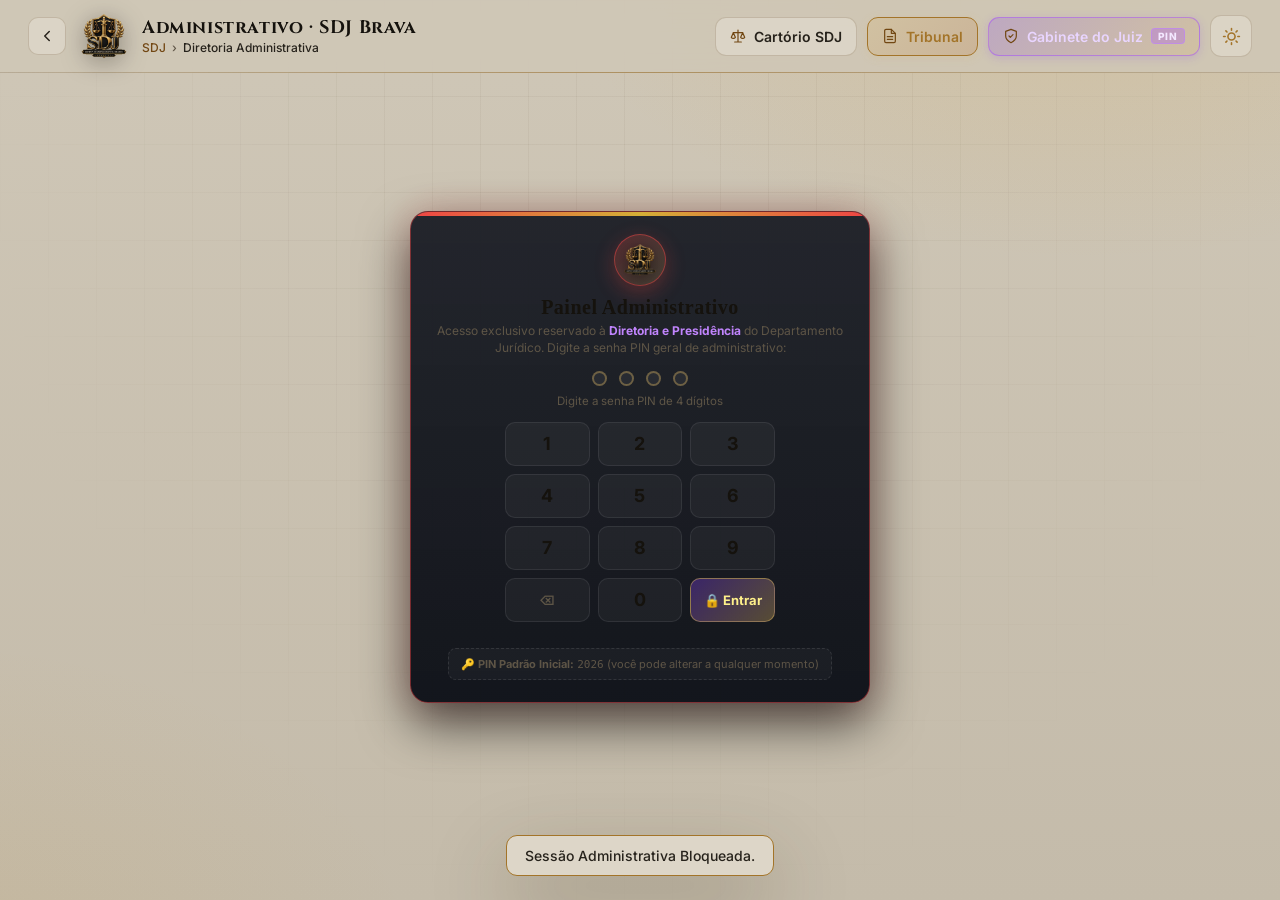
==== administrativo.html @ af099ac9 "feat: painel administrativo, menu hamburger, procedimentos investigatorios (PAD/PIC/IC/NF) e recibo " ====
<!DOCTYPE html>
<html lang="pt-BR" data-theme="dark">

<head>
  <meta charset="UTF-8" />
  <meta name="viewport" content="width=device-width, initial-scale=1.0" />
  <title>Administrativo · Departamento Jurídico | Brava RP</title>
  <meta name="description"
    content="Painel Administrativo restrito do Departamento Jurídico de Brava RP. Gestão e controle de exonerações, desligamentos, blacklist e advertências disciplinares." />

  <link rel="icon" type="image/png" href="arte.png" />
  <link rel="preconnect" href="https://fonts.googleapis.com" />
  <link rel="preconnect" href="https://fonts.gstatic.com" crossorigin />
  <link
    href="https://fonts.googleapis.com/css2?family=Cinzel:wght@500;600;700;800;900&family=Dancing+Script:wght@700&family=Inter:wght@300;400;500;600;700;800&family=JetBrains+Mono:wght@400;600;700&family=Outfit:wght@400;500;600;700;800&family=Newsreader:ital,opsz,wght@0,6..72,500;0,6..72,600;0,6..72,700;1,6..72,500;1,6..72,600&display=swap"
    rel="stylesheet" />
  <link rel="stylesheet" href="style.css?v=20261022-admin" />
  <link rel="stylesheet" href="administrativo.css?v=20261022-admin" />
  <script>
    (function () {
      var t = localStorage.getItem("brava-tema");
      if (!t) t = matchMedia("(prefers-color-scheme: light)").matches ? "light" : "dark";
      document.documentElement.setAttribute("data-theme", t);
    })();
  </script>
</head>

<body data-view="administrativo">
  <div class="bg-glow"></div>
  <div class="bg-grid"></div>

  <!-- Barra de Topo -->
  <header class="topbar">
    <div class="brand">
      <a href="index.html" class="btn-back" title="Voltar ao Sistema Principal">
        <svg viewBox="0 0 24 24" fill="none" stroke="currentColor" stroke-width="2" stroke-linecap="round"
          stroke-linejoin="round">
          <path d="M15 18l-6-6 6-6" />
        </svg>
      </a>
      <img class="brand-logo" src="arte.png" alt="Poder Judiciário de Brava" />
      <div class="brand-text">
        <h1>Administrativo · SDJ Brava</h1>
        <nav class="crumb" aria-label="Navegação">
          <a href="index.html">SDJ</a>
          <span class="crumb-sep">›</span>
          <span class="crumb-current">Diretoria Administrativa</span>
        </nav>
      </div>
    </div>

    <div class="top-actions">
      <!-- Links Rápidos para outros módulos -->
      <a href="index.html" class="btn-outline" title="Acessar o Cartório do Sistema do Departamento Jurídico">
        <svg viewBox="0 0 24 24" fill="none" stroke="currentColor" stroke-width="1.8" stroke-linecap="round" stroke-linejoin="round">
          <path d="M12 3v18M7 21h10M5 7h14M12 7l0 0" />
          <path d="M5 7l-3 7a3.5 3.5 0 0 0 6 0L5 7zM19 7l-3 7a3.5 3.5 0 0 0 6 0l-3-7z" />
        </svg>
        <span>Cartório SDJ</span>
      </a>

      <a href="tribunal.html" class="btn-outline btn-nav-tribunal" title="Ir para o Tribunal de Justiça">
        <svg viewBox="0 0 24 24" fill="none" stroke="currentColor" stroke-width="1.8" stroke-linecap="round" stroke-linejoin="round">
          <path d="M14 2H6a2 2 0 0 0-2 2v16a2 2 0 0 0 2 2h12a2 2 0 0 0 2-2V8z"/>
          <polyline points="14 2 14 8 20 8"/>
          <line x1="16" y1="13" x2="8" y2="13"/>
          <line x1="16" y1="17" x2="8" y2="17"/>
        </svg>
        <span>Tribunal</span>
      </a>

      <a href="gabinete.html" class="btn-outline btn-gabinete-topbar" title="Acessar o Gabinete dos Juízes">
        <svg viewBox="0 0 24 24" fill="none" stroke="currentColor" stroke-width="1.8" stroke-linecap="round" stroke-linejoin="round">
          <path d="M12 22s8-4 8-10V5l-8-3-8 3v7c0 6 8 10 8 10z" />
          <path d="M9 12l2 2 4-4" />
        </svg>
        <span>Gabinete do Juiz</span>
        <span class="pin-badge">PIN</span>
      </a>

      <!-- Indicador de Sessão Ativa -->
      <div id="admin-session-badge" class="admin-topbar-session-badge hidden">
        <span class="pulse-dot"></span>
        <span>Diretoria Administrativa Ativa</span>
      </div>

      <!-- Botão Webhooks Discord -->
      <button id="btn-webhooks" class="btn-outline hidden" type="button" title="Configurar Webhooks dos Canais do Discord">
        <svg viewBox="0 0 24 24" fill="none" stroke="currentColor" stroke-width="2" stroke-linecap="round" stroke-linejoin="round">
          <path d="M10 13a5 5 0 0 0 7.54.54l3-3a5 5 0 0 0-7.07-7.07l-1.72 1.71"/>
          <path d="M14 11a5 5 0 0 0-7.54-.54l-3 3a5 5 0 0 0 7.07 7.07l1.71-1.71"/>
        </svg>
        <span>Webhooks Discord</span>
      </button>

      <!-- Botão Trocar PIN Geral -->
      <button id="btn-trocar-pin" class="btn-outline hidden" type="button" title="Alterar o PIN Geral do Administrativo">
        <svg viewBox="0 0 24 24" fill="none" stroke="currentColor" stroke-width="2" stroke-linecap="round" stroke-linejoin="round">
          <path d="M21 2l-2 2m-1.5 1.5L16 7l-4 4-4-4 4-4 1.5 1.5z"/>
          <path d="M15.5 8.5l-8 8a2.121 2.121 0 0 1-3 0 2.121 2.121 0 0 1 0-3l8-8"/>
          <circle cx="18" cy="6" r="3"/>
        </svg>
        <span>Alterar PIN</span>
      </button>

      <!-- Botão Bloquear Sessão -->
      <button id="btn-bloquear" class="btn-outline hidden" type="button" title="Encerrar sessão segura do Administrativo">
        <svg viewBox="0 0 24 24" fill="none" stroke="currentColor" stroke-width="2" stroke-linecap="round" stroke-linejoin="round">
          <rect x="3" y="11" width="18" height="11" rx="2" ry="2"/>
          <path d="M7 11V7a5 5 0 0 1 10 0v4"/>
        </svg>
        <span>Bloquear</span>
      </button>

      <!-- Alternar Tema -->
      <button id="btn-tema" class="theme-toggle" type="button" aria-label="Alternar tema" title="Alternar tema">
        <svg class="ico-sun" viewBox="0 0 24 24" fill="none" stroke="currentColor" stroke-width="2" stroke-linecap="round">
          <circle cx="12" cy="12" r="4.5" />
          <path d="M12 2v2M12 20v2M4.9 4.9l1.4 1.4M17.7 17.7l1.4 1.4M2 12h2M20 12h2M4.9 19.1l1.4-1.4M17.7 6.3l1.4-1.4" />
        </svg>
        <svg class="ico-moon" viewBox="0 0 24 24" fill="none" stroke="currentColor" stroke-width="2" stroke-linecap="round" stroke-linejoin="round">
          <path d="M21 12.8A9 9 0 1 1 11.2 3a7 7 0 0 0 9.8 9.8z" />
        </svg>
      </button>
    </div>
  </header>

  <!-- Conteúdo Principal -->
  <main class="main-container" id="main">

    <!-- ========================================================
         1. LOCKSCREEN POR SENHA PIN GERAL DE ADMINISTRATIVO
         ======================================================== -->
    <div id="admin-lockscreen" class="lockscreen-container">
      <div class="lockscreen-card admin-lockscreen-card" id="admin-lockscreen-card">
        <div class="lockscreen-icon-wrap">
          <img src="arte.png" alt="Brasão SDJ" />
        </div>
        <h2>Painel Administrativo</h2>
        <p>Acesso exclusivo reservado à <strong>Diretoria e Presidência</strong> do Departamento Jurídico. Digite a senha PIN geral de administrativo:</p>

        <div class="pin-display-group">
          <div class="pin-dots" id="admin-pin-dots">
            <span class="pin-dot admin-pin-dot" data-index="0"></span>
            <span class="pin-dot admin-pin-dot" data-index="1"></span>
            <span class="pin-dot admin-pin-dot" data-index="2"></span>
            <span class="pin-dot admin-pin-dot" data-index="3"></span>
          </div>
          <div class="pin-status-msg" id="admin-pin-status">Digite a senha PIN de 4 dígitos</div>
        </div>

        <div class="pin-keypad" id="admin-pin-keypad">
          <button type="button" class="pin-key admin-pin-key" data-digit="1">1</button>
          <button type="button" class="pin-key admin-pin-key" data-digit="2">2</button>
          <button type="button" class="pin-key admin-pin-key" data-digit="3">3</button>
          <button type="button" class="pin-key admin-pin-key" data-digit="4">4</button>
          <button type="button" class="pin-key admin-pin-key" data-digit="5">5</button>
          <button type="button" class="pin-key admin-pin-key" data-digit="6">6</button>
          <button type="button" class="pin-key admin-pin-key" data-digit="7">7</button>
          <button type="button" class="pin-key admin-pin-key" data-digit="8">8</button>
          <button type="button" class="pin-key admin-pin-key" data-digit="9">9</button>
          <button type="button" class="pin-key admin-pin-key btn-action" id="btn-admin-pin-backspace" title="Apagar dígito">⌫</button>
          <button type="button" class="pin-key admin-pin-key" data-digit="0">0</button>
          <button type="button" class="pin-key admin-pin-key btn-confirm" id="btn-admin-pin-confirm" title="Confirmar PIN">🔒 Entrar</button>
        </div>

        <div class="admin-lockscreen-hint">
          🔑 <strong>PIN Padrão Inicial:</strong> <code>2026</code> (você pode alterar a qualquer momento)
        </div>
      </div>
    </div>

    <!-- ========================================================
         2. PAINEL PRINCIPAL (DESBLOQUEADO)
         ======================================================== -->
    <div id="admin-panel" class="admin-wrapper hidden">

      <!-- Banner Superior -->
      <section class="admin-banner">
        <div class="admin-banner-info">
          <h2>
            <span>| ⌜ADMINISTRATIVO⌟</span>
            <span class="tag-admin">DIRETORIA GERAL</span>
          </h2>
          <p>
            Módulo interno restrito para deliberações notariais de gestão de pessoas: 
            expedição de portarias de <strong>exoneração</strong>, termos de <strong>desligamento</strong>, controle oficial de <strong>blacklist</strong> institucional e notificação de <strong>advertências disciplinares</strong> com envio integrado aos canais oficiais do Discord.
          </p>
        </div>
        <div class="admin-banner-stats">
          <div class="admin-stat-pill">
            <b id="stat-blk-count">0</b>
            <span>Na Blacklist</span>
          </div>
          <div class="admin-stat-pill">
            <b id="stat-history-count">0</b>
            <span>Atos Expedidos</span>
          </div>
        </div>
      </section>

      <!-- Layout em Duas Colunas: Sidebar Discord + Painel de Conteúdo -->
      <div class="admin-grid-layout">

        <!-- Sidebar Estilo Discord -->
        <aside class="discord-sidebar">
          <div class="discord-category-header">
            <div class="discord-category-title">
              <span class="category-caret">▼</span>
              <span>| ⌜ADMINISTRATIVO⌟</span>
            </div>
            <span class="discord-category-action" title="Diretoria Geral SDJ">+</span>
          </div>

          <nav class="discord-channel-list">
            <!-- Canal 1: ❌・exonerações -->
            <button type="button" class="discord-channel-btn active" data-channel="exoneracoes" id="btn-chan-exoneracoes">
              <div class="discord-channel-left">
                <span class="discord-hash">#<span class="discord-hash-lock">🔒</span></span>
                <span class="discord-channel-emoji">❌</span>
                <span class="discord-channel-name">exonerações</span>
              </div>
            </button>

            <!-- Canal 2: ⛔・desligamentos -->
            <button type="button" class="discord-channel-btn" data-channel="desligamentos" id="btn-chan-desligamentos">
              <div class="discord-channel-left">
                <span class="discord-hash">#<span class="discord-hash-lock">🔒</span></span>
                <span class="discord-channel-emoji">⛔</span>
                <span class="discord-channel-name">desligamentos</span>
              </div>
            </button>

            <!-- Canal 3: 🚫・blacklist -->
            <button type="button" class="discord-channel-btn" data-channel="blacklist" id="btn-chan-blacklist">
              <div class="discord-channel-left">
                <span class="discord-hash">#<span class="discord-hash-lock">🔒</span></span>
                <span class="discord-channel-emoji">🚫</span>
                <span class="discord-channel-name">blacklist</span>
              </div>
              <span class="discord-channel-badge" id="badge-sidebar-blk">0</span>
            </button>

            <!-- Canal 4: ❗️・advertências -->
            <button type="button" class="discord-channel-btn" data-channel="advertencias" id="btn-chan-advertencias">
              <div class="discord-channel-left">
                <span class="discord-hash">#<span class="discord-hash-lock">🔒</span></span>
                <span class="discord-channel-emoji">❗️</span>
                <span class="discord-channel-name">advertências</span>
              </div>
            </button>

            <div class="discord-channel-divider"></div>

            <!-- Canal 5: 📜・histórico de atos -->
            <button type="button" class="discord-channel-btn" data-channel="historico" id="btn-chan-historico">
              <div class="discord-channel-left">
                <span class="discord-hash">#</span>
                <span class="discord-channel-emoji">📜</span>
                <span class="discord-channel-name">histórico de atos</span>
              </div>
            </button>

            <!-- Canal 6: ⚙️・configurações -->
            <button type="button" class="discord-channel-btn" data-channel="configuracoes" id="btn-chan-configuracoes">
              <div class="discord-channel-left">
                <span class="discord-hash">#</span>
                <span class="discord-channel-emoji">⚙️</span>
                <span class="discord-channel-name">configurações</span>
              </div>
            </button>
          </nav>

          <!-- Perfil do Usuário na Sidebar Discord -->
          <div class="discord-user-bar">
            <div class="discord-user-info">
              <div class="discord-user-avatar">⚖️</div>
              <div class="discord-user-text">
                <strong>Diretoria SDJ</strong>
                <small>Acesso Autenticado</small>
              </div>
            </div>
            <button type="button" class="btn-table-icon" id="btn-sidebar-lock" title="Bloquear Painel" onclick="document.getElementById('btn-bloquear').click()">
              🔒
            </button>
          </div>
        </aside>

        <!-- Área de Conteúdo dos Canais -->
        <div class="admin-content-area">

          <!-- ====================================================
               CANAL 1: ❌・EXONERAÇÕES
               ==================================================== -->
          <div class="admin-channel-view active" id="view-exoneracoes">
            <div class="admin-channel-head">
              <div class="channel-head-left">
                <h3><span>❌</span><span># exonerações · Portaria de Exoneração</span></h3>
                <p>Emissão de termo solene de exoneração de cargo de confiança, comissão ou chefia administrativa do SDJ.</p>
              </div>
              <div class="channel-head-actions">
                <span class="tag-admin">PORTARIA OFICIAL</span>
              </div>
            </div>

            <div class="admin-split-layout">
              <!-- Formulário -->
              <div class="admin-form-card" id="form-exoneracoes">
                <div class="admin-form-section-title">
                  <span>1. Dados da Portaria &amp; Identificação</span>
                </div>
                <div class="admin-form-grid">
                  <div class="admin-form-group">
                    <label>Número do Ato <small id="btn-regen-num-exo" style="cursor:pointer;color:var(--gold-3);">(regerar)</small></label>
                    <input type="text" id="exo_numero" readonly />
                  </div>
                  <div class="admin-form-group">
                    <label>Data de Vigência</label>
                    <input type="text" id="exo_data" />
                  </div>
                  <div class="admin-form-group">
                    <label>Nome do Servidor Exonerado</label>
                    <input type="text" id="exo_nome" placeholder="Ex.: Lucas Mendonça" />
                  </div>
                  <div class="admin-form-group">
                    <label>ID / Passaporte</label>
                    <input type="text" id="exo_id" placeholder="Ex.: 458" />
                  </div>
                  <div class="admin-form-group">
                    <label>Cargo Atual a ser Exonerado</label>
                    <select id="exo_cargo">
                      <option value="Advogado Administrativo">Advogado Administrativo</option>
                      <option value="Advogado Sênior">Advogado Sênior</option>
                      <option value="Advogado Pleno">Advogado Pleno</option>
                      <option value="Advogado Júnior">Advogado Júnior</option>
                      <option value="Assistente Social">Assistente Social</option>
                      <option value="Estagiário">Estagiário</option>
                      <option value="Promotor de Justiça">Promotor de Justiça</option>
                      <option value="Juiz de Direito">Juiz de Direito</option>
                      <option value="Chefe de Gabinete">Chefe de Gabinete</option>
                      <option value="Corregedor Notarial">Corregedor Notarial</option>
                      <option value="Vice-Presidente">Vice-Presidente</option>
                      <option value="Presidente">Presidente</option>
                    </select>
                  </div>
                  <div class="admin-form-group">
                    <label>Lotação / Setor</label>
                    <select id="exo_lotacao">
                      <option value="Departamento Jurídico">Departamento Jurídico (Geral)</option>
                      <option value="Diretoria Administrativa">Diretoria Administrativa</option>
                      <option value="Tribunal de Justiça">Tribunal de Justiça</option>
                      <option value="Gabinete Notarial">Gabinete Notarial</option>
                      <option value="Secretaria Geral">Secretaria Geral</option>
                    </select>
                  </div>
                  <div class="admin-form-group col-span-2">
                    <label>Modalidade da Exoneração</label>
                    <select id="exo_tipo">
                      <option value="A pedido do próprio servidor (Exoneração Voluntária)">A pedido do próprio servidor (Exoneração Voluntária)</option>
                      <option value="De ofício pela Presidência (Conveniência e Oportunidade)">De ofício pela Presidência (Conveniência e Oportunidade)</option>
                      <option value="Reestruturação do quadro de servidores">Reestruturação do quadro de servidores</option>
                      <option value="Incompatibilidade de horários ou inatividade">Incompatibilidade de horários ou inatividade</option>
                    </select>
                  </div>
                </div>

                <div class="admin-form-section-title">
                  <span>2. Motivação Administrativa</span>
                </div>
                <div class="admin-form-grid single-col">
                  <div class="admin-form-group">
                    <label>Descrição dos Fatos / Parecer da Presidência</label>
                    <textarea id="exo_motivo" placeholder="Descreva os motivos que fundamentam o ato de exoneração...">O servidor solicitou exoneração voluntária para dedicação a assuntos particulares, com prestação de contas dos casos sob sua responsabilidade devidamente homologada.</textarea>
                  </div>
                </div>

                <div class="admin-form-section-title">
                  <span>3. Providências e Efeitos do Ato</span>
                </div>
                <div class="admin-checkbox-list">
                  <label class="admin-checkbox-item">
                    <input type="checkbox" class="exo-chk" value="Revogação imediata de credenciais e permissões nos canais do Discord" checked />
                    <span>Revogação imediata de credenciais e permissões nos canais do Discord</span>
                  </label>
                  <label class="admin-checkbox-item">
                    <input type="checkbox" class="exo-chk" value="Recolhimento obrigatório da Carteira de Identidade Funcional do SDJ" checked />
                    <span>Recolhimento obrigatório da Carteira de Identidade Funcional do SDJ</span>
                  </label>
                  <label class="admin-checkbox-item">
                    <input type="checkbox" class="exo-chk" value="Vedação expressa de manifestação pública ou representação em nome do SDJ" checked />
                    <span>Vedação expressa de manifestação pública ou representação em nome do SDJ</span>
                  </label>
                  <label class="admin-checkbox-item">
                    <input type="checkbox" class="exo-chk" value="Redistribuição imediata de processos e intimações sob sua responsabilidade" checked />
                    <span>Redistribuição imediata de processos e intimações sob sua responsabilidade</span>
                  </label>
                </div>

                <div class="admin-form-section-title">
                  <span>4. Autoridade Subscritora</span>
                </div>
                <div class="admin-form-grid">
                  <div class="admin-form-group">
                    <label>Autoridade Expedidora</label>
                    <input type="text" id="exo_autoridade_nome" value="Zaith Frost" />
                  </div>
                  <div class="admin-form-group">
                    <label>Cargo da Autoridade</label>
                    <input type="text" id="exo_autoridade_cargo" value="Presidente do Departamento Jurídico" />
                  </div>
                </div>

                <div class="admin-action-bar">
                  <button type="button" class="btn-primary btn-admin-primary" id="btn-pdf-exo">
                    📄 Gerar Portaria em PDF
                  </button>
                  <button type="button" class="btn-primary btn-discord-send" id="btn-discord-exo">
                    🚀 Enviar para o Discord
                  </button>
                  <button type="button" class="btn-outline" id="btn-copy-exo">
                    📋 Copiar Formato Discord
                  </button>
                  <button type="button" class="btn-ghost" id="btn-limpar-exo">
                    Limpar
                  </button>
                </div>
              </div>

              <!-- Live Preview (Folha Timbrada) -->
              <div class="admin-preview-card">
                <div class="preview-watermark">
                  <img src="arte.png" alt="Marca D'água" />
                </div>
                <div class="admin-preview-content">
                  <div class="preview-header">
                    <img src="arte.png" alt="Brasão Oficial" />
                    <div class="preview-header-text">
                      <h4>Departamento Jurídico · Brava RP</h4>
                      <small>DIRETORIA GERAL NOTARIAL &amp; GABINETE DA PRESIDÊNCIA</small>
                    </div>
                  </div>

                  <div class="preview-title-banner">
                    PORTARIA NOTARIAL DE EXONERAÇÃO FUNCIONAL
                  </div>

                  <div class="preview-meta-row">
                    <div>PROTOCOLO: <b id="prev_exo_num">PORTARIA-EXO Nº 001/2026-SDJ</b></div>
                    <div>DATA: <b id="prev_exo_data">—</b></div>
                  </div>

                  <div class="preview-data-grid">
                    <div class="preview-data-box">
                      <span>Servidor Exonerado:</span>
                      <strong id="prev_exo_nome">Nome do Servidor</strong>
                    </div>
                    <div class="preview-data-box">
                      <span>ID / Passaporte:</span>
                      <strong id="prev_exo_id">—</strong>
                    </div>
                    <div class="preview-data-box">
                      <span>Cargo Anterior:</span>
                      <strong id="prev_exo_cargo">Advogado Pleno</strong>
                    </div>
                    <div class="preview-data-box">
                      <span>Lotação:</span>
                      <strong id="prev_exo_lotacao">Departamento Jurídico</strong>
                    </div>
                    <div class="preview-data-box full">
                      <span>Modalidade da Exoneração:</span>
                      <strong id="prev_exo_tipo">A pedido do servidor</strong>
                    </div>
                  </div>

                  <div class="preview-text-block">
                    <h5>Parecer e Motivação Administrativa:</h5>
                    <p id="prev_exo_motivo">—</p>
                  </div>

                  <div class="preview-text-block">
                    <h5>Determinações Notariais &amp; Efeitos:</h5>
                    <p id="prev_exo_providencias">—</p>
                  </div>

                  <div class="preview-signatures">
                    <div class="preview-sig-col">
                      <div class="preview-sig-line"></div>
                      <span class="preview-sig-name" id="prev_exo_autoridade">ZAITH FROST</span>
                      <span class="preview-sig-role" id="prev_exo_autoridade_cargo">Presidente do SDJ</span>
                    </div>
                    <div class="preview-sig-col">
                      <div class="preview-sig-line"></div>
                      <span class="preview-sig-name">MIKE SANTARONI</span>
                      <span class="preview-sig-role">Vice-Presidente do SDJ</span>
                    </div>
                  </div>
                </div>
              </div>
            </div>
          </div>

          <!-- ====================================================
               CANAL 2: ⛔・DESLIGAMENTOS
               ==================================================== -->
          <div class="admin-channel-view" id="view-desligamentos">
            <div class="admin-channel-head">
              <div class="channel-head-left">
                <h3><span>⛔</span><span># desligamentos · Rescisão &amp; Desligamento</span></h3>
                <p>Registro formal de encerramento de vínculo e desligamento definitivo de membros e colaboradores.</p>
              </div>
              <div class="channel-head-actions">
                <span class="tag-admin" style="background:rgba(249,115,22,0.2);border-color:#f97316;color:#fed7aa;">TERMO DE RESCISÃO</span>
              </div>
            </div>

            <div class="admin-split-layout">
              <!-- Formulário -->
              <div class="admin-form-card" id="form-desligamentos">
                <div class="admin-form-section-title">
                  <span>1. Identificação do Colaborador &amp; Vínculo</span>
                </div>
                <div class="admin-form-grid">
                  <div class="admin-form-group">
                    <label>Número do Termo <small id="btn-regen-num-desl" style="cursor:pointer;color:var(--gold-3);">(regerar)</small></label>
                    <input type="text" id="desl_numero" readonly />
                  </div>
                  <div class="admin-form-group">
                    <label>Data do Desligamento</label>
                    <input type="text" id="desl_data" />
                  </div>
                  <div class="admin-form-group">
                    <label>Nome do Colaborador</label>
                    <input type="text" id="desl_nome" placeholder="Ex.: Rodrigo Santos" />
                  </div>
                  <div class="admin-form-group">
                    <label>ID / Passaporte</label>
                    <input type="text" id="desl_id" placeholder="Ex.: 912" />
                  </div>
                  <div class="admin-form-group">
                    <label>Função / Cargo</label>
                    <select id="desl_cargo">
                      <option value="Estagiário">Estagiário</option>
                      <option value="Advogado Júnior">Advogado Júnior</option>
                      <option value="Advogado Pleno">Advogado Pleno</option>
                      <option value="Advogado Sênior">Advogado Sênior</option>
                      <option value="Advogado Administrativo">Advogado Administrativo</option>
                      <option value="Assistente Social">Assistente Social</option>
                      <option value="Colaborador Externo">Colaborador Externo</option>
                    </select>
                  </div>
                  <div class="admin-form-group">
                    <label>Tempo de Atuação no SDJ</label>
                    <input type="text" id="desl_tempo" placeholder="Ex.: 4 meses e 10 dias" value="3 meses" />
                  </div>
                  <div class="admin-form-group col-span-2">
                    <label>Categoria do Desligamento</label>
                    <select id="desl_tipo">
                      <option value="Desligamento Voluntário (A pedido)">Desligamento Voluntário (A pedido)</option>
                      <option value="Desligamento por Incompatibilidade / Baixo Desempenho">Desligamento por Incompatibilidade / Baixo Desempenho</option>
                      <option value="Desligamento por Inatividade Prolongada / Abandono">Desligamento por Inatividade Prolongada / Abandono</option>
                      <option value="Desligamento por Falta Grave / Justa Causa">Desligamento por Falta Grave / Justa Causa</option>
                      <option value="Reprovação no Período Probatório de Estágio">Reprovação no Período Probatório de Estágio</option>
                    </select>
                  </div>
                </div>

                <div class="admin-form-section-title">
                  <span>2. Parecer e Motivos Circunstanciados</span>
                </div>
                <div class="admin-form-grid single-col">
                  <div class="admin-form-group">
                    <label>Relatório do Desligamento</label>
                    <textarea id="desl_relato" placeholder="Detalhes do motivo do desligamento...">Encerramento formal do vínculo institucional por consenso das partes, inexistindo pendências disciplinares ou éticas em aberto.</textarea>
                  </div>
                  <div class="admin-form-group">
                    <label>Situação dos Casos e Processos</label>
                    <input type="text" id="desl_processos" value="Todos os 4 processos pendentes foram redistribuídos à equipe da Vara Cível e Penal." />
                  </div>
                  <div class="admin-form-group">
                    <label>Cláusula de Reingresso / Recontratação</label>
                    <select id="desl_retorno">
                      <option value="Apto para recontratação futura após 30 dias">Apto para recontratação futura após 30 dias</option>
                      <option value="Apto para recontratação futura após 90 dias">Apto para recontratação futura após 90 dias</option>
                      <option value="Recontratação desaconselhada pela Diretoria">Recontratação desaconselhada pela Diretoria</option>
                      <option value="Reingresso VETADO expressamente (Recomendado para Blacklist)">Reingresso VETADO expressamente (Recomendado para Blacklist)</option>
                    </select>
                  </div>
                </div>

                <div class="admin-form-section-title">
                  <span>3. Autoridade Responsável</span>
                </div>
                <div class="admin-form-grid">
                  <div class="admin-form-group">
                    <label>Responsável pelo Desligamento</label>
                    <input type="text" id="desl_autoridade_nome" value="Zaith Frost" />
                  </div>
                  <div class="admin-form-group">
                    <label>Cargo</label>
                    <input type="text" id="desl_autoridade_cargo" value="Presidente do Departamento Jurídico" />
                  </div>
                </div>

                <div class="admin-action-bar">
                  <button type="button" class="btn-primary btn-admin-primary" id="btn-pdf-desl" style="background:linear-gradient(135deg,#f97316,#c2410c)!important;border-color:#f97316!important;">
                    📄 Gerar Termo em PDF
                  </button>
                  <button type="button" class="btn-primary btn-discord-send" id="btn-discord-desl">
                    🚀 Enviar para o Discord
                  </button>
                  <button type="button" class="btn-outline" id="btn-copy-desl">
                    📋 Copiar Formato Discord
                  </button>
                  <button type="button" class="btn-ghost" id="btn-limpar-desl">
                    Limpar
                  </button>
                </div>
              </div>

              <!-- Live Preview -->
              <div class="admin-preview-card">
                <div class="preview-watermark">
                  <img src="arte.png" alt="Marca D'água" />
                </div>
                <div class="admin-preview-content">
                  <div class="preview-header">
                    <img src="arte.png" alt="Brasão Oficial" />
                    <div class="preview-header-text">
                      <h4>Departamento Jurídico · Brava RP</h4>
                      <small>DIRETORIA ADMINISTRATIVA &amp; RECURSOS HUMANOS FORENSES</small>
                    </div>
                  </div>

                  <div class="preview-title-banner" style="background:#1e1b4b;border-color:#f97316;">
                    TERMO DE RESCISÃO &amp; DESLIGAMENTO INSTITUCIONAL
                  </div>

                  <div class="preview-meta-row">
                    <div>PROTOCOLO: <b id="prev_desl_num">TERMO-DESL Nº 001/2026-SDJ</b></div>
                    <div>DATA: <b id="prev_desl_data">—</b></div>
                  </div>

                  <div class="preview-data-grid">
                    <div class="preview-data-box">
                      <span>Colaborador Desligado:</span>
                      <strong id="prev_desl_nome">Nome do Colaborador</strong>
                    </div>
                    <div class="preview-data-box">
                      <span>ID / Passaporte:</span>
                      <strong id="prev_desl_id">—</strong>
                    </div>
                    <div class="preview-data-box">
                      <span>Cargo / Função:</span>
                      <strong id="prev_desl_cargo">Estagiário</strong>
                    </div>
                    <div class="preview-data-box">
                      <span>Tempo de Atuação:</span>
                      <strong id="prev_desl_tempo">3 meses</strong>
                    </div>
                    <div class="preview-data-box full">
                      <span>Categoria da Rescisão:</span>
                      <strong id="prev_desl_tipo">Desligamento Voluntário</strong>
                    </div>
                    <div class="preview-data-box full">
                      <span>Cláusula de Retorno:</span>
                      <strong id="prev_desl_retorno">Apto após 30 dias</strong>
                    </div>
                  </div>

                  <div class="preview-text-block">
                    <h5>Parecer e Relatório do Desligamento:</h5>
                    <p id="prev_desl_relato">—</p>
                  </div>

                  <div class="preview-text-block">
                    <h5>Redistribuição de Processos:</h5>
                    <p id="prev_desl_processos">—</p>
                  </div>

                  <div class="preview-signatures">
                    <div class="preview-sig-col">
                      <div class="preview-sig-line"></div>
                      <span class="preview-sig-name" id="prev_desl_autoridade">ZAITH FROST</span>
                      <span class="preview-sig-role" id="prev_desl_autoridade_cargo">Presidente do SDJ</span>
                    </div>
                    <div class="preview-sig-col">
                      <div class="preview-sig-line"></div>
                      <span class="preview-sig-name">MIKE SANTARONI</span>
                      <span class="preview-sig-role">Vice-Presidente do SDJ</span>
                    </div>
                  </div>
                </div>
              </div>
            </div>
          </div>

          <!-- ====================================================
               CANAL 3: 🚫・BLACKLIST (CADASTRO & LISTA GERAL)
               ==================================================== -->
          <div class="admin-channel-view" id="view-blacklist">
            <div class="admin-channel-head">
              <div class="channel-head-left">
                <h3><span>🚫</span><span># blacklist · Cadastro &amp; Impedimentos</span></h3>
                <p>Lista Negra Oficial: indivíduos impedidos de ingressar, atuar ou prestar serviços perante o SDJ.</p>
              </div>
              <div class="channel-head-actions">
                <span class="tag-admin" style="background:rgba(220,38,38,0.2);border-color:#dc2626;color:#fecaca;">IMPEDIMENTO ABSOLUTO</span>
              </div>
            </div>

            <div class="admin-split-layout">
              <!-- Formulário de Inclusão -->
              <div class="admin-form-card" id="form-blacklist">
                <div class="admin-form-section-title">
                  <span>1. Nova Inclusão na Blacklist</span>
                </div>
                <div class="admin-form-grid">
                  <div class="admin-form-group">
                    <label>Nome do Cidadão / Indivíduo</label>
                    <input type="text" id="blk_nome" placeholder="Ex.: Marcos Falcão" />
                  </div>
                  <div class="admin-form-group">
                    <label>ID / Passaporte</label>
                    <input type="text" id="blk_id" placeholder="Ex.: 1042" />
                  </div>
                  <div class="admin-form-group">
                    <label>Condição / Cargo Anterior</label>
                    <input type="text" id="blk_cargo_anterior" placeholder="Ex.: Civil / Ex-Advogado" value="Civil / Externo" />
                  </div>
                  <div class="admin-form-group">
                    <label>Gravidade / Prazo de Impedimento</label>
                    <select id="blk_periodo">
                      <option value="Permanente (Indeterminada)">Permanente (Indeterminada)</option>
                      <option value="Temporária (180 dias)">Temporária (180 dias)</option>
                      <option value="Temporária (90 dias)">Temporária (90 dias)</option>
                      <option value="Temporária (30 dias)">Temporária (30 dias)</option>
                    </select>
                  </div>
                  <div class="admin-form-group col-span-2">
                    <label>Data da Inclusão</label>
                    <input type="text" id="blk_data" />
                  </div>
                </div>

                <div class="admin-form-section-title">
                  <span>2. Motivação e Evidências Comprovadas</span>
                </div>
                <div class="admin-form-grid single-col">
                  <div class="admin-form-group">
                    <label>Infração Ética Gravíssima / Motivo</label>
                    <textarea id="blk_motivo" placeholder="Descreva pormenorizadamente a infração, dolo, quebra de sigilo ou conduta que motivou o impedimento...">Tentativa comprovada de suborno a magistrado, quebra de sigilo funcional e falsificação de certidões notariais.</textarea>
                  </div>
                  <div class="admin-form-group">
                    <label>Provas Anexadas / Processos / Logs</label>
                    <input type="text" id="blk_provas" placeholder="Ex.: Processo Disciplinar 04/2026 • Gravações" value="Processo Ético Disciplinar Nº 04/2026 • Gravações e Logs de Transação" />
                  </div>
                </div>

                <div class="admin-form-section-title">
                  <span>3. Autoridade Determinante</span>
                </div>
                <div class="admin-form-grid">
                  <div class="admin-form-group">
                    <label>Autoridade</label>
                    <input type="text" id="blk_autoridade_nome" value="Zaith Frost" />
                  </div>
                  <div class="admin-form-group">
                    <label>Cargo</label>
                    <input type="text" id="blk_autoridade_cargo" value="Presidente do Departamento Jurídico" />
                  </div>
                </div>

                <div class="admin-action-bar">
                  <button type="button" class="btn-primary btn-admin-primary" id="btn-submit-blacklist" style="background:linear-gradient(135deg,#dc2626,#991b1b)!important;">
                    🚫 Inserir na Blacklist &amp; Publicar
                  </button>
                  <button type="button" class="btn-outline" id="btn-copy-blk">
                    📋 Copiar Comunicado Discord
                  </button>
                </div>
              </div>

              <!-- Live Preview Certidão de Blacklist -->
              <div class="admin-preview-card">
                <div class="preview-watermark">
                  <img src="arte.png" alt="Marca D'água" />
                </div>
                <div class="admin-preview-content">
                  <div class="preview-header">
                    <img src="arte.png" alt="Brasão Oficial" />
                    <div class="preview-header-text">
                      <h4>Departamento Jurídico · Brava RP</h4>
                      <small>CADASTRO NOTARIAL DE IMPEDIMENTOS &amp; BLACKLIST</small>
                    </div>
                  </div>

                  <div class="preview-title-banner" style="background:#450a0a;border-color:#dc2626;">
                    CERTIDÃO NOTARIAL DE INCLUSÃO EM BLACKLIST
                  </div>

                  <div class="preview-meta-row">
                    <div>REGISTRO: <b>CADASTRO GERAL DE IMPEDIMENTOS</b></div>
                    <div>DATA: <b id="prev_blk_data">—</b></div>
                  </div>

                  <div class="preview-data-grid">
                    <div class="preview-data-box">
                      <span>Indivíduo Impedido:</span>
                      <strong id="prev_blk_nome">Nome do Indivíduo</strong>
                    </div>
                    <div class="preview-data-box">
                      <span>ID / Passaporte:</span>
                      <strong id="prev_blk_id">—</strong>
                    </div>
                    <div class="preview-data-box">
                      <span>Condição Anterior:</span>
                      <strong id="prev_blk_cargo">Civil / Externo</strong>
                    </div>
                    <div class="preview-data-box">
                      <span>Gravidade / Período:</span>
                      <strong id="prev_blk_periodo" style="color:#b91c1c;">Permanente</strong>
                    </div>
                  </div>

                  <div class="preview-text-block">
                    <h5>Infração Fática Comprovada:</h5>
                    <p id="prev_blk_motivo">—</p>
                  </div>

                  <div class="preview-text-block">
                    <h5>Evidências e Ocorrências:</h5>
                    <p id="prev_blk_provas">—</p>
                  </div>

                  <div class="preview-text-block" style="background:#fff1f2;border-color:#fda4af;">
                    <h5 style="color:#9f1239;">Efeitos e Vedações Absolutas:</h5>
                    <p style="color:#881337;">Fica expressamente vedado o ingresso, recontratação, atuação ou representação perante o Departamento Jurídico e Tribunal de Justiça de Brava RP.</p>
                  </div>

                  <div class="preview-signatures">
                    <div class="preview-sig-col">
                      <div class="preview-sig-line"></div>
                      <span class="preview-sig-name" id="prev_blk_autoridade">ZAITH FROST</span>
                      <span class="preview-sig-role" id="prev_blk_autoridade_cargo">Presidente do SDJ</span>
                    </div>
                    <div class="preview-sig-col">
                      <div class="preview-sig-line"></div>
                      <span class="preview-sig-name">MIKE SANTARONI</span>
                      <span class="preview-sig-role">Vice-Presidente do SDJ</span>
                    </div>
                  </div>
                </div>
              </div>
            </div>

            <!-- Tabela Interativa de Gestão da Blacklist -->
            <div class="blacklist-table-container">
              <div class="blacklist-toolbar">
                <div class="search" style="max-width:320px;flex:1;">
                  <svg viewBox="0 0 24 24" fill="none" stroke="currentColor" stroke-width="2">
                    <circle cx="11" cy="11" r="7" />
                    <path d="m20 20-3.5-3.5" />
                  </svg>
                  <input type="text" id="blk_search" placeholder="Buscar por Nome ou ID na Blacklist..." autocomplete="off" />
                </div>

                <div class="blacklist-filter-chips">
                  <button type="button" class="filter-chip active" data-filter="todos">Todos</button>
                  <button type="button" class="filter-chip" data-filter="permanente">Permanentes</button>
                  <button type="button" class="filter-chip" data-filter="temporaria">Temporários</button>
                  <button type="button" class="filter-chip" data-filter="revogada">Revogados</button>
                </div>
              </div>

              <div style="overflow-x:auto;">
                <table class="admin-table">
                  <thead>
                    <tr>
                      <th style="width:90px;">Registro</th>
                      <th>Indivíduo (Nome / ID)</th>
                      <th style="width:140px;">Gravidade</th>
                      <th>Motivo Resumido</th>
                      <th style="width:110px;">Data</th>
                      <th style="width:110px;text-align:center;">Ações</th>
                    </tr>
                  </thead>
                  <tbody id="blacklist-table-body">
                    <!-- Renderizado dinamicamente via JS -->
                  </tbody>
                </table>
              </div>
            </div>
          </div>

          <!-- ====================================================
               CANAL 4: ❗️・ADVERTÊNCIAS
               ==================================================== -->
          <div class="admin-channel-view" id="view-advertencias">
            <div class="admin-channel-head">
              <div class="channel-head-left">
                <h3><span>❗️</span><span># advertências · Notificações Disciplinares</span></h3>
                <p>Aplicação formal de advertências disciplinares e suspensões preventivas a membros do SDJ.</p>
              </div>
              <div class="channel-head-actions">
                <span class="tag-admin" style="background:rgba(234,179,8,0.2);border-color:#eab308;color:#fef08a;">MEDIDA DISCIPLINAR</span>
              </div>
            </div>

            <div class="admin-split-layout">
              <!-- Formulário -->
              <div class="admin-form-card" id="form-advertencias">
                <div class="admin-form-section-title">
                  <span>1. Identificação do Membro Advertido</span>
                </div>
                <div class="admin-form-grid">
                  <div class="admin-form-group">
                    <label>Número do Ato <small id="btn-regen-num-adv" style="cursor:pointer;color:var(--gold-3);">(regerar)</small></label>
                    <input type="text" id="adv_numero" readonly />
                  </div>
                  <div class="admin-form-group">
                    <label>Data da Notificação</label>
                    <input type="text" id="adv_data" />
                  </div>
                  <div class="admin-form-group">
                    <label>Nome do Membro Advertido</label>
                    <input type="text" id="adv_nome" placeholder="Ex.: Bruno Alcantara" />
                  </div>
                  <div class="admin-form-group">
                    <label>ID / Passaporte</label>
                    <input type="text" id="adv_id" placeholder="Ex.: 771" />
                  </div>
                  <div class="admin-form-group">
                    <label>Cargo Atual</label>
                    <select id="adv_cargo">
                      <option value="Estagiário">Estagiário</option>
                      <option value="Advogado Júnior">Advogado Júnior</option>
                      <option value="Advogado Pleno">Advogado Pleno</option>
                      <option value="Advogado Sênior">Advogado Sênior</option>
                      <option value="Advogado Administrativo">Advogado Administrativo</option>
                      <option value="Assistente Social">Assistente Social</option>
                      <option value="Promotor de Justiça">Promotor de Justiça</option>
                    </select>
                  </div>
                  <div class="admin-form-group">
                    <label>Grau da Advertência</label>
                    <select id="adv_grau">
                      <option value="1ª Advertência Escrita (Leve)">🟡 1ª Advertência Escrita (Leve)</option>
                      <option value="2ª Advertência Escrita (Média / Reincidência)">🟠 2ª Advertência Escrita (Média / Reincidência)</option>
                      <option value="3ª Advertência com Suspensão Preventiva (Grave)">🔴 3ª Advertência com Suspensão Preventiva (Grave)</option>
                    </select>
                  </div>
                  <div class="admin-form-group col-span-2">
                    <label>Tipificação da Infração</label>
                    <select id="adv_infracao">
                      <option value="Atraso injustificado ou abandono de plantão">Atraso injustificado ou abandono de plantão</option>
                      <option value="Postura inadequada ou falta de decoro profissional">Postura inadequada ou falta de decoro profissional</option>
                      <option value="Descumprimento de prazos judiciais ou ordens superiores">Descumprimento de prazos judiciais ou ordens superiores</option>
                      <option value="Erro crasso em peça jurídica por negligência">Erro crasso em peça jurídica por negligência</option>
                      <option value="Quebra de confidencialidade interna ou conduta desrespeitosa">Quebra de confidencialidade interna ou conduta desrespeitosa</option>
                    </select>
                  </div>
                </div>

                <div class="admin-form-section-title">
                  <span>2. Relato dos Fatos &amp; Penalidade</span>
                </div>
                <div class="admin-form-grid single-col">
                  <div class="admin-form-group">
                    <label>Descrição Pormenorizada da Falta</label>
                    <textarea id="adv_relato" placeholder="Detalhes dos fatos ocorridos...">O membro deixou de comparecer ao plantão obrigatório sem justificativa prévia e sem prestar esclarecimentos aos seus pares, gerando atraso no atendimento ao público.</textarea>
                  </div>
                  <div class="admin-form-group">
                    <label>Medida Aplicada / Penalidade</label>
                    <input type="text" id="adv_penalidade" value="Registro permanente na folha funcional e suspensão temporária de 48 horas das escalas." />
                  </div>
                </div>

                <div class="admin-form-section-title">
                  <span>3. Autoridade Notificante</span>
                </div>
                <div class="admin-form-grid">
                  <div class="admin-form-group">
                    <label>Autoridade</label>
                    <input type="text" id="adv_autoridade_nome" value="Zaith Frost" />
                  </div>
                  <div class="admin-form-group">
                    <label>Cargo</label>
                    <input type="text" id="adv_autoridade_cargo" value="Presidente do Departamento Jurídico" />
                  </div>
                </div>

                <div class="admin-action-bar">
                  <button type="button" class="btn-primary btn-admin-primary" id="btn-pdf-adv" style="background:linear-gradient(135deg,#eab308,#ca8a04)!important;border-color:#eab308!important;color:#0f172a!important;">
                    📄 Gerar Notificação em PDF
                  </button>
                  <button type="button" class="btn-primary btn-discord-send" id="btn-discord-adv">
                    🚀 Enviar para o Discord
                  </button>
                  <button type="button" class="btn-outline" id="btn-copy-adv">
                    📋 Copiar Formato Discord
                  </button>
                  <button type="button" class="btn-ghost" id="btn-limpar-adv">
                    Limpar
                  </button>
                </div>
              </div>

              <!-- Live Preview Advertência -->
              <div class="admin-preview-card">
                <div class="preview-watermark">
                  <img src="arte.png" alt="Marca D'água" />
                </div>
                <div class="admin-preview-content">
                  <div class="preview-header">
                    <img src="arte.png" alt="Brasão Oficial" />
                    <div class="preview-header-text">
                      <h4>Departamento Jurídico · Brava RP</h4>
                      <small>COMISSÃO DISCIPLINAR &amp; CORREGEDORIA INTERNA</small>
                    </div>
                  </div>

                  <div class="preview-title-banner" style="background:#713f12;border-color:#eab308;">
                    NOTIFICAÇÃO DE ADVERTÊNCIA DISCIPLINAR
                  </div>

                  <div class="preview-meta-row">
                    <div>PROTOCOLO: <b id="prev_adv_num">ADV-DISC Nº 001/2026-SDJ</b></div>
                    <div>DATA: <b id="prev_adv_data">—</b></div>
                  </div>

                  <div class="preview-data-grid">
                    <div class="preview-data-box">
                      <span>Membro Notificado:</span>
                      <strong id="prev_adv_nome">Nome do Membro</strong>
                    </div>
                    <div class="preview-data-box">
                      <span>ID / Passaporte:</span>
                      <strong id="prev_adv_id">—</strong>
                    </div>
                    <div class="preview-data-box">
                      <span>Cargo Atual:</span>
                      <strong id="prev_adv_cargo">Advogado Júnior</strong>
                    </div>
                    <div class="preview-data-box">
                      <span>Grau da Medida:</span>
                      <strong id="prev_adv_grau" style="color:#b45309;">1ª Advertência</strong>
                    </div>
                    <div class="preview-data-box full">
                      <span>Infração Tipificada:</span>
                      <strong id="prev_adv_infracao">Atraso injustificado</strong>
                    </div>
                  </div>

                  <div class="preview-text-block">
                    <h5>Fatos Apurados &amp; Parecer Notarial:</h5>
                    <p id="prev_adv_relato">—</p>
                  </div>

                  <div class="preview-text-block">
                    <h5>Penalidade &amp; Prazo Recursal:</h5>
                    <p id="prev_adv_penalidade">—</p>
                    <small style="display:block;margin-top:6px;color:#94a3b8;font-size:9.5px;">Prazo de 48h para interposição de recurso fundamentado perante o Gabinete da Presidência.</small>
                  </div>

                  <div class="preview-signatures">
                    <div class="preview-sig-col">
                      <div class="preview-sig-line"></div>
                      <span class="preview-sig-name" id="prev_adv_autoridade">ZAITH FROST</span>
                      <span class="preview-sig-role" id="prev_adv_autoridade_cargo">Presidente do SDJ</span>
                    </div>
                    <div class="preview-sig-col">
                      <div class="preview-sig-line"></div>
                      <span class="preview-sig-name">MIKE SANTARONI</span>
                      <span class="preview-sig-role">Vice-Presidente do SDJ</span>
                    </div>
                  </div>
                </div>
              </div>
            </div>
          </div>

          <!-- ====================================================
               CANAL 5: 📜・HISTÓRICO DE ATOS
               ==================================================== -->
          <div class="admin-channel-view" id="view-historico">
            <div class="admin-channel-head">
              <div class="channel-head-left">
                <h3><span>📜</span><span># histórico de atos · Auditoria Administrativa</span></h3>
                <p>Relatório de todos os atos expedidos nesta sessão com reemissão instantânea de PDF.</p>
              </div>
            </div>

            <div class="admin-form-card">
              <div id="history-list-body">
                <!-- Renderizado via JS -->
              </div>
            </div>
          </div>

          <!-- ====================================================
               CANAL 6: ⚙️・CONFIGURAÇÕES
               ==================================================== -->
          <div class="admin-channel-view" id="view-configuracoes">
            <div class="admin-channel-head">
              <div class="channel-head-left">
                <h3><span>⚙️</span><span># configurações · Diretoria Administrativa</span></h3>
                <p>Gestão de canais do Discord, webhooks dedicados e credenciais de segurança.</p>
              </div>
            </div>

            <div class="admin-form-card">
              <div class="admin-form-section-title">
                <span>1. Segurança e Acesso por PIN</span>
              </div>
              <p class="muted" style="font-size:13px;margin-bottom:14px;">
                O PIN Geral protege o acesso ao módulo administrativo. Para alterá-lo, utilize o botão abaixo:
              </p>
              <button type="button" class="btn-outline" onclick="document.getElementById('btn-trocar-pin').click()">
                🔑 Alterar Senha PIN Geral
              </button>

              <div class="admin-form-section-title" style="margin-top:28px;">
                <span>2. Webhooks dos Canais do Discord</span>
              </div>
              <p class="muted" style="font-size:13px;margin-bottom:14px;">
                Você pode direcionar cada ato administrativo para o seu respectivo canal do Discord (#❌・exonerações, #⛔・desligamentos, #🚫・blacklist, #❗️・advertências):
              </p>
              <button type="button" class="btn-primary btn-discord-send" onclick="document.getElementById('btn-webhooks').click()">
                🔗 Configurar Webhooks dos Canais
              </button>
            </div>
          </div>

        </div>
      </div>
    </div>
  </main>

  <!-- ========================================================
       MODAL: ALTERAR SENHA PIN GERAL
       ======================================================== -->
  <div id="modal-pin" class="admin-modal-backdrop hidden" role="dialog" aria-modal="true">
    <div class="admin-modal-box">
      <div class="admin-modal-head">
        <h3>🔑 Alterar PIN Geral Administrativo</h3>
        <button class="admin-modal-close" id="btn-close-modal-pin" type="button" aria-label="Fechar">✕</button>
      </div>
      <div class="admin-form-grid single-col" style="gap:10px;">
        <div class="admin-form-group">
          <label>PIN Atual (4 dígitos):</label>
          <input type="password" id="input-pin-atual" maxlength="4" placeholder="••••" />
        </div>
        <div class="admin-form-group">
          <label>Novo PIN (4 dígitos):</label>
          <input type="password" id="input-novo-pin" maxlength="4" placeholder="••••" />
        </div>
        <div class="admin-form-group">
          <label>Confirmar Novo PIN:</label>
          <input type="password" id="input-confirma-pin" maxlength="4" placeholder="••••" />
        </div>
      </div>
      <div class="admin-modal-foot">
        <button type="button" class="btn-outline" id="btn-cancelar-pin">Cancelar</button>
        <button type="button" class="btn-primary btn-admin-primary" id="btn-salvar-pin">Salvar Novo PIN</button>
      </div>
    </div>
  </div>

  <!-- ========================================================
       MODAL: CONFIGURAÇÃO DE WEBHOOKS DISCORD
       ======================================================== -->
  <div id="modal-webhooks" class="admin-modal-backdrop hidden" role="dialog" aria-modal="true">
    <div class="admin-modal-box" style="max-width:580px;">
      <div class="admin-modal-head">
        <h3>🔗 Configuração de Webhooks do Discord</h3>
        <button class="admin-modal-close" id="btn-close-modal-webhooks" type="button" aria-label="Fechar">✕</button>
      </div>
      <p class="muted" style="font-size:12px;margin:0 0 14px;">
        Insira as URLs dos Webhooks para cada canal do Discord. Se um canal estiver vazio, usará o <strong>Webhook Geral</strong>:
      </p>
      <div class="admin-form-grid single-col" style="gap:10px;">
        <div class="admin-form-group">
          <label>Webhook Geral Administrativo (Padrão):</label>
          <input type="url" id="input-wh-geral" value="https://discord.com/api/webhooks/1562889902876532810/Id3efdQB4It9FXoNsUUFAAnRe8lGUx5jCn7r_o2Pbd95nWn_j4QLRC91PdFURe5-pII_" />
        </div>
        <div class="admin-form-group">
          <label>Canal ❌・exonerações:</label>
          <input type="url" id="input-wh-exo" value="https://discord.com/api/webhooks/1562889902876532810/Id3efdQB4It9FXoNsUUFAAnRe8lGUx5jCn7r_o2Pbd95nWn_j4QLRC91PdFURe5-pII_" />
        </div>
        <div class="admin-form-group">
          <label>Canal ⛔・desligamentos:</label>
          <input type="url" id="input-wh-desl" value="https://discord.com/api/webhooks/1562891114594443294/mo6LAuPuZ9rbRZVfrjPUwEY1PljvoQ9gDUw02cqr_-TNb0C-wkh7uRY5lOQbpxilnKRt" />
        </div>
        <div class="admin-form-group">
          <label>Canal 🚫・blacklist:</label>
          <input type="url" id="input-wh-blk" value="https://discord.com/api/webhooks/1562891598126256168/kyeNsx4BwCT3OXu04mmX2gwqGhamPLfmaX-R85n1dOPJ7KsCOKBho2CaYngRTjJbwxQP" />
        </div>
        <div class="admin-form-group">
          <label>Canal ❗️・advertências:</label>
          <input type="url" id="input-wh-adv" value="https://discord.com/api/webhooks/1562891800606285926/ifW_Z1pAHRFd4sDHvortGo2iQd466YXq2mZmrOq2BxEtb_c9Wls93rgFYTiKMhbWZMkQ" />
        </div>
      </div>
      <div class="admin-modal-foot" style="justify-content:space-between;">
        <button type="button" class="btn-outline" id="btn-testar-webhook">🔔 Testar Conexão</button>
        <div style="display:flex;gap:10px;">
          <button type="button" class="btn-outline" onclick="document.getElementById('btn-close-modal-webhooks').click()">Cancelar</button>
          <button type="button" class="btn-primary btn-discord-send" id="btn-salvar-webhooks">Salvar Webhooks</button>
        </div>
      </div>
    </div>
  </div>

  <!-- Toast -->
  <div id="toast" class="toast" role="status" aria-live="polite"></div>

  <!-- Scripts -->
  <script src="jspdf.umd.min.js"></script>
  <script src="qrcode.min.js"></script>
  <script src="data.js"></script>
  <script src="pdf-generator.js"></script>
  <script src="administrativo.js"></script>
</body>

</html>
---- style.css ----
/* =========================================================
   TEMAS — identidade preto & dourado (baseada no brasão SDJ).
   Todas as cores passam por variáveis.
   ========================================================= */
:root,
[data-theme="dark"] {
  color-scheme: dark;
  --bg: #07080b;
  --bg-2: #0c0e13;
  --panel: rgba(17, 19, 25, 0.72);
  --panel-2: rgba(26, 29, 37, 0.7);
  --panel-solid: #12141a;
  --line: rgba(212, 175, 95, 0.14);
  --line-strong: rgba(212, 175, 95, 0.32);
  --line-soft: rgba(255, 255, 255, .04);
  --text: #e7e3d8;
  --strong: #ffffff;
  --muted: #8f8a7e;
  --gold: hsl(41, 62%, 58%);
  --gold-2: hsl(38, 70%, 44%);
  --gold-3: hsl(45, 85%, 74%);
  --accent: var(--gold);
  --accent-text: hsl(43, 78%, 68%);
  --accent-soft: hsla(41, 62%, 58%, .12);
  --accent-ring: hsla(41, 62%, 58%, .45);
  --on-accent: #17120a;
  --green: hsl(150, 50%, 55%);
  --green-soft: hsla(150, 50%, 55%, .13);
  --red: hsl(356, 72%, 60%);
  --red-text: hsl(356, 85%, 72%);
  --red-soft: hsla(356, 72%, 60%, .13);
  --bail: hsl(198, 75%, 64%);
  --check-border: #3a3830;
  --hover-border: rgba(212, 175, 95, .35);
  --switch-off: #2a2a2e;
  --knob: #8f8a7e;
  --topbar: rgba(7, 8, 11, .78);
  --backdrop: rgba(0, 0, 0, .72);
  --card-end: #0b0c10;
  --glow-1: hsla(41, 70%, 50%, .10);
  --glow-2: hsla(41, 70%, 50%, .05);
  --grid-line: rgba(255, 255, 255, .025);
  --shadow: 0 30px 80px rgba(0, 0, 0, .6);
  --shadow-sm: 0 10px 30px rgba(0, 0, 0, .35);
  --scroll: hsla(41, 62%, 58%, .35);
}

[data-theme="light"] {
  /* Tema claro suave: tons de areia/pergaminho, sem branco puro */
  color-scheme: light;
  --bg: #cfc7b7;
  --bg-2: #c4bbaa;
  --panel: rgba(222, 215, 201, 0.86);
  --panel-2: rgba(211, 203, 187, 0.9);
  --panel-solid: #ddd6c8;
  --line: rgba(90, 68, 28, 0.2);
  --line-strong: rgba(120, 88, 30, 0.45);
  --line-soft: rgba(60, 45, 20, .08);
  --text: #26221b;
  --strong: #15120d;
  --muted: #5e5546;
  --gold: hsl(37, 60%, 40%);
  --gold-2: hsl(34, 68%, 30%);
  --gold-3: hsl(42, 70%, 52%);
  --accent: var(--gold);
  --accent-text: hsl(33, 72%, 26%);
  --accent-soft: hsla(37, 60%, 40%, .14);
  --accent-ring: hsla(37, 60%, 40%, .5);
  --on-accent: #fffaf0;
  --green: hsl(150, 55%, 27%);
  --green-soft: hsla(150, 55%, 27%, .13);
  --red: hsl(356, 62%, 42%);
  --red-text: hsl(356, 68%, 34%);
  --red-soft: hsla(356, 62%, 42%, .12);
  --bail: hsl(200, 70%, 30%);
  --check-border: #a89c84;
  --hover-border: rgba(120, 88, 30, .5);
  --switch-off: #b8ad98;
  --knob: #f3eee4;
  --topbar: rgba(207, 199, 183, .85);
  --backdrop: rgba(30, 25, 15, .5);
  --card-end: #cdc5b4;
  --glow-1: hsla(40, 70%, 50%, .18);
  --glow-2: hsla(40, 70%, 45%, .1);
  --grid-line: rgba(60, 45, 20, .045);
  --shadow: 0 30px 80px rgba(50, 38, 15, .28);
  --shadow-sm: 0 10px 30px rgba(50, 38, 15, .14);
  --scroll: hsla(37, 60%, 40%, .45);
}

:root {
  --radius: 14px;
  --ease: cubic-bezier(0.16, 1, 0.3, 1);
}

* {
  box-sizing: border-box;
  margin: 0;
  padding: 0;
}

html,
body {
  height: 100%;
}

/* ---------- Animações ---------- */
@keyframes slideUpFade {
  from {
    opacity: 0;
    transform: translateY(16px);
  }

  to {
    opacity: 1;
    transform: none;
  }
}

@keyframes slideDownFade {
  from {
    opacity: 0;
    transform: translateY(-16px);
  }

  to {
    opacity: 1;
    transform: none;
  }
}

@keyframes floaty {

  0%,
  100% {
    transform: translateY(0);
  }

  50% {
    transform: translateY(-8px);
  }
}

@keyframes halo {

  0%,
  100% {
    opacity: .55;
    transform: scale(1);
  }

  50% {
    opacity: .9;
    transform: scale(1.06);
  }
}

@keyframes shine {
  from {
    transform: translateX(-120%) skewX(-20deg);
  }

  to {
    transform: translateX(220%) skewX(-20deg);
  }
}

@keyframes pulseDot {

  0%,
  100% {
    box-shadow: 0 0 0 0 hsla(150, 60%, 50%, .5);
  }

  50% {
    box-shadow: 0 0 0 5px hsla(150, 60%, 50%, 0);
  }
}

body {
  font-family: "Inter", system-ui, sans-serif;
  background: var(--bg);
  color: var(--text);
  overflow: hidden;
  -webkit-font-smoothing: antialiased;
  text-rendering: optimizeLegibility;
  transition: background-color .25s, color .25s;
  display: flex;
  flex-direction: column;
}

.panel,
.topbar,
.search,
.total-card,
.switch-row,
.segmented,
.btn-outline,
.selected-list li,
.rule,
.modal-box,
.nav-card {
  transition: background-color .25s, border-color .25s, color .25s, transform .25s var(--ease), box-shadow .25s;
}

.bg-glow {
  position: fixed;
  inset: 0;
  pointer-events: none;
  z-index: -1;
  background:
    radial-gradient(800px 500px at 85% -10%, var(--glow-1), transparent 70%),
    radial-gradient(700px 500px at -5% 110%, var(--glow-2), transparent 70%),
    linear-gradient(180deg, var(--bg), var(--bg-2));
}

.bg-grid {
  position: fixed;
  inset: 0;
  pointer-events: none;
  z-index: -1;
  background-image:
    linear-gradient(var(--grid-line) 1px, transparent 1px),
    linear-gradient(90deg, var(--grid-line) 1px, transparent 1px);
  background-size: 48px 48px;
  mask-image: radial-gradient(ellipse at 50% 0%, #000 30%, transparent 75%);
  -webkit-mask-image: radial-gradient(ellipse at 50% 0%, #000 30%, transparent 75%);
}

.gold {
  background: linear-gradient(100deg, var(--gold-2), var(--gold-3) 50%, var(--gold));
  -webkit-background-clip: text;
  background-clip: text;
  color: transparent;
}

/* ---------- Topbar ---------- */
.topbar {
  flex-shrink: 0;
  position: relative;
  z-index: 10;
  display: flex;
  align-items: center;
  justify-content: space-between;
  gap: 20px;
  padding: 12px 28px;
  border-bottom: 1px solid var(--line);
  background: var(--topbar);
  backdrop-filter: blur(18px);
  -webkit-backdrop-filter: blur(18px);
  animation: slideDownFade 0.6s var(--ease) both;
}

.topbar::after {
  content: "";
  position: absolute;
  left: 0;
  right: 0;
  bottom: -1px;
  height: 1px;
  background: linear-gradient(90deg, transparent, var(--gold), transparent);
  opacity: .5;
}

.brand {
  display: flex;
  align-items: center;
  gap: 14px;
  min-width: 0;
}

.brand-logo {
  width: 48px;
  height: 48px;
  object-fit: contain;
  filter: drop-shadow(0 4px 12px rgba(0, 0, 0, .35));
}

.brand-text {
  min-width: 0;
}

.brand h1 {
  font-family: "Cinzel", serif;
  font-size: 18px;
  font-weight: 700;
  letter-spacing: .6px;
  line-height: 1.2;
  color: var(--strong);
  white-space: nowrap;
  overflow: hidden;
  text-overflow: ellipsis;
}

.crumb {
  display: flex;
  align-items: center;
  gap: 6px;
  font-size: 12px;
  font-weight: 500;
  color: var(--muted);
  margin-top: 2px;
}

.crumb a {
  color: var(--accent-text);
  text-decoration: none;
}

.crumb a:hover {
  text-decoration: underline;
}

.crumb-current {
  color: var(--text);
}

.btn-back {
  display: none;
  place-items: center;
  width: 38px;
  height: 38px;
  flex-shrink: 0;
  border-radius: 10px;
  border: 1px solid var(--line);
  background: var(--panel);
  color: var(--text);
  cursor: pointer;
  transition: all .2s var(--ease);
}

.btn-back svg {
  width: 18px;
  height: 18px;
}

.btn-back:hover {
  border-color: var(--accent);
  color: var(--accent-text);
  transform: translateX(-2px);
}

body:not([data-view="home"]) .btn-back {
  display: grid;
}

.top-actions {
  display: flex;
  align-items: center;
  gap: 10px;
}

.search {
  position: relative;
  display: flex;
  align-items: center;
  width: min(380px, 36vw);
  background: var(--panel);
  border: 1px solid var(--line);
  border-radius: 11px;
  padding: 0 12px;
}

.search:focus-within {
  border-color: var(--accent);
  box-shadow: 0 0 0 3px var(--accent-soft);
}

.search svg {
  width: 16px;
  height: 16px;
  color: var(--muted);
  flex-shrink: 0;
}

.search input {
  flex: 1;
  min-width: 0;
  background: none;
  border: 0;
  outline: 0;
  color: var(--text);
  font: inherit;
  font-size: 14px;
  padding: 10px 10px;
}

.search input::placeholder,
.fields input::placeholder {
  color: var(--muted);
  opacity: .85;
}

.search kbd {
  font-family: inherit;
  font-size: 11px;
  color: var(--muted);
  border: 1px solid var(--line);
  border-radius: 5px;
  padding: 1px 6px;
}

/* A busca de artigos só aparece na calculadora */
body:not([data-view="tab-calculadora"]) .top-search {
  display: none;
}

.btn-outline {
  display: inline-flex;
  align-items: center;
  justify-content: center;
  gap: 8px;
  white-space: nowrap;
  text-decoration: none;
  background: var(--panel);
  border: 1px solid var(--line);
  color: var(--text);
  font: inherit;
  font-size: 14px;
  font-weight: 600;
  padding: 10px 14px;
  border-radius: 11px;
  cursor: pointer;
}

.btn-outline svg {
  width: 16px;
  height: 16px;
  color: var(--accent-text);
}

.btn-outline:hover {
  border-color: var(--accent);
  background: var(--accent-soft);
}

/* Theme toggle */
.theme-toggle {
  position: relative;
  width: 42px;
  height: 42px;
  flex-shrink: 0;
  display: grid;
  place-items: center;
  background: var(--panel);
  border: 1px solid var(--line);
  border-radius: 11px;
  cursor: pointer;
  color: var(--text);
  overflow: hidden;
}

.theme-toggle:hover {
  border-color: var(--accent);
  background: var(--accent-soft);
}

.theme-toggle svg {
  position: absolute;
  width: 19px;
  height: 19px;
  transition: transform .35s ease, opacity .25s;
}

.theme-toggle .ico-sun {
  color: var(--gold);
}

.theme-toggle .ico-moon {
  color: var(--accent-text);
}

[data-theme="dark"] .theme-toggle .ico-sun {
  opacity: 0;
  transform: rotate(-90deg) scale(.5);
}

[data-theme="light"] .theme-toggle .ico-moon {
  opacity: 0;
  transform: rotate(90deg) scale(.5);
}

/* ---------- Main ---------- */
.main-container {
  flex: 1;
  min-height: 0;
  overflow-y: auto;
  padding: 24px 28px;
}

.main-container::-webkit-scrollbar {
  width: 8px;
}

.main-container::-webkit-scrollbar-thumb {
  background: var(--scroll);
  border-radius: 8px;
}

.view {
  display: none;
  height: auto;
  min-height: 100%;
}

.view.active {
  display: block;
  animation: slideUpFade 0.45s var(--ease) both;
}

#view-home {
  max-width: 1180px;
  margin: 0 auto;
  height: auto;
}

/* ---------- Hero ---------- */
.hero {
  position: relative;
  overflow: hidden;
  display: grid;
  grid-template-columns: 1.4fr 1fr;
  align-items: center;
  gap: 30px;
  padding: 36px 44px;
  border-radius: 22px;
  margin-bottom: 34px;
  background:
    radial-gradient(600px 300px at 90% 50%, var(--glow-1), transparent 70%),
    linear-gradient(135deg, var(--panel), var(--panel-2));
  border: 1px solid var(--line);
  box-shadow: var(--shadow-sm);
}

.hero::before {
  content: "";
  position: absolute;
  inset: 0;
  border-radius: inherit;
  padding: 1px;
  pointer-events: none;
  background: linear-gradient(135deg, var(--line-strong), transparent 40%, transparent 60%, var(--line-strong));
  -webkit-mask: linear-gradient(#000 0 0) content-box, linear-gradient(#000 0 0);
  mask: linear-gradient(#000 0 0) content-box, linear-gradient(#000 0 0);
  -webkit-mask-composite: xor;
  mask-composite: exclude;
}

.eyebrow {
  display: inline-flex;
  align-items: center;
  gap: 8px;
  font-size: 11.5px;
  font-weight: 600;
  letter-spacing: 1.6px;
  text-transform: uppercase;
  color: var(--accent-text);
  padding: 6px 12px;
  border-radius: 999px;
  background: var(--accent-soft);
  border: 1px solid var(--line);
}

.eyebrow .dot {
  width: 7px;
  height: 7px;
  border-radius: 50%;
  background: var(--green);
  animation: pulseDot 2s infinite;
}

.hero h2 {
  font-family: "Cinzel", serif;
  font-weight: 700;
  font-size: clamp(26px, 3.2vw, 40px);
  line-height: 1.15;
  color: var(--strong);
  margin: 18px 0 12px;
}

.hero p {
  color: var(--muted);
  font-size: 15.5px;
  line-height: 1.6;
  max-width: 520px;
}

.hero-stats {
  display: flex;
  gap: 12px;
  margin-top: 26px;
  flex-wrap: wrap;
}

.stat {
  display: flex;
  flex-direction: column;
  gap: 2px;
  min-width: 120px;
  padding: 12px 16px;
  border-radius: 12px;
  background: var(--panel-2);
  border: 1px solid var(--line);
}

.stat b {
  font-family: "Cinzel", serif;
  font-size: 22px;
  color: var(--accent-text);
}

.stat span {
  font-size: 11.5px;
  font-weight: 500;
  color: var(--muted);
  text-transform: uppercase;
  letter-spacing: .8px;
}

.hero-art {
  position: relative;
  display: grid;
  place-items: center;
}

.hero-art img {
  position: relative;
  width: min(300px, 100%);
  animation: floaty 6s ease-in-out infinite;
  filter: drop-shadow(0 20px 40px rgba(0, 0, 0, .45));
}

.hero-halo {
  position: absolute;
  width: 80%;
  aspect-ratio: 1;
  border-radius: 50%;
  background: radial-gradient(circle, hsla(41, 70%, 55%, .28), transparent 65%);
  animation: halo 6s ease-in-out infinite;
}

/* ---------- Seção de serviços ---------- */
.section-head {
  display: flex;
  align-items: flex-end;
  justify-content: space-between;
  gap: 20px;
  margin-bottom: 18px;
}

.section-head h3 {
  font-family: "Cinzel", serif;
  font-size: 20px;
  color: var(--strong);
  margin-bottom: 4px;
}

.home-search {
  width: min(300px, 100%);
}

.home-grid {
  display: grid;
  grid-template-columns: repeat(auto-fill, minmax(260px, 1fr));
  gap: 16px;
  padding-bottom: 20px;
}

.nav-card {
  position: relative;
  overflow: hidden;
  isolation: isolate;
  display: flex;
  flex-direction: column;
  align-items: flex-start;
  text-align: left;
  gap: 0;
  padding: 22px;
  border-radius: 16px;
  cursor: pointer;
  background: linear-gradient(160deg, var(--panel), var(--panel-2));
  border: 1px solid var(--line);
  color: var(--text);
  font: inherit;
  backdrop-filter: blur(14px);
  -webkit-backdrop-filter: blur(14px);
  animation: slideUpFade .5s var(--ease) both;
}

.nav-card::before {
  content: "";
  position: absolute;
  inset: 0;
  z-index: -1;
  opacity: 0;
  transition: opacity .3s;
  background: radial-gradient(400px 160px at 0% 0%, var(--accent-soft), transparent 70%);
}

.nav-card::after {
  content: "";
  position: absolute;
  top: 0;
  left: 0;
  width: 40%;
  height: 100%;
  z-index: -1;
  background: linear-gradient(90deg, transparent, rgba(255, 255, 255, .06), transparent);
  transform: translateX(-120%) skewX(-20deg);
}

.nav-card:hover {
  transform: translateY(-4px);
  border-color: var(--line-strong);
  box-shadow: var(--shadow-sm);
}

.nav-card:hover::before {
  opacity: 1;
}

.nav-card:hover::after {
  animation: shine .9s ease;
}

.nav-card:focus-visible {
  outline: 2px solid var(--accent);
  outline-offset: 2px;
}

.card-top {
  display: flex;
  align-items: center;
  justify-content: space-between;
  width: 100%;
  margin-bottom: 18px;
}

.card-icon {
  display: grid;
  place-items: center;
  width: 48px;
  height: 48px;
  border-radius: 13px;
  color: var(--accent-text);
  background: linear-gradient(145deg, var(--accent-soft), transparent);
  border: 1px solid var(--line-strong);
  box-shadow: inset 0 1px 0 rgba(255, 255, 255, .06);
}

.card-icon svg {
  width: 24px;
  height: 24px;
}

.card-tag {
  font-size: 10.5px;
  font-weight: 600;
  letter-spacing: .8px;
  text-transform: uppercase;
  color: var(--muted);
  padding: 4px 9px;
  border-radius: 999px;
  border: 1px solid var(--line);
}

.nav-card.featured .card-tag {
  color: var(--accent-text);
  border-color: var(--line-strong);
  background: var(--accent-soft);
}

.nav-card h4 {
  font-size: 16.5px;
  font-weight: 700;
  color: var(--strong);
  margin-bottom: 6px;
}

.nav-card p {
  font-size: 13.5px;
  color: var(--muted);
  line-height: 1.5;
  flex: 1;
}

.card-foot {
  display: flex;
  align-items: center;
  justify-content: space-between;
  width: 100%;
  margin-top: 18px;
  padding-top: 14px;
  border-top: 1px solid var(--line-soft);
  font-size: 13px;
  font-weight: 600;
  color: var(--accent-text);
}

.card-foot svg {
  width: 16px;
  height: 16px;
  transition: transform .25s var(--ease);
}

.nav-card:hover .card-foot svg {
  transform: translateX(4px);
}

/* ---------- Abas de serviço ---------- */
.tab-content {
  display: none;
  height: auto;
  min-height: 100%;
}

.tab-content.active {
  display: block;
  animation: slideUpFade 0.45s var(--ease) both;
}

#dynamic-services,
#trib-services {
  display: contents;
}

body[data-view="tab-calculadora"] #view-service,
#tab-calculadora.tab-content {
  height: 100%;
  min-height: 0;
}

.layout {
  display: grid;
  grid-template-columns: 1fr 390px;
  gap: 20px;
  height: 100%;
}

.panel {
  background: var(--panel);
  border: 1px solid var(--line);
  border-radius: var(--radius);
  display: flex;
  flex-direction: column;
  min-height: 0;
  backdrop-filter: blur(16px);
  -webkit-backdrop-filter: blur(16px);
  box-shadow: var(--shadow-sm);
  animation: slideUpFade 0.6s var(--ease) both;
}

.summary-panel {
  animation-delay: 0.08s;
}

.panel-head {
  display: flex;
  align-items: center;
  justify-content: space-between;
  gap: 12px;
  padding: 16px 20px;
  border-bottom: 1px solid var(--line);
}

.panel-title {
  display: flex;
  align-items: center;
  gap: 12px;
}

.panel-icon {
  display: grid;
  place-items: center;
  width: 40px;
  height: 40px;
  border-radius: 11px;
  flex-shrink: 0;
  color: var(--accent-text);
  background: var(--accent-soft);
  border: 1px solid var(--line-strong);
}

.panel-icon svg {
  width: 20px;
  height: 20px;
}

.panel-head h2 {
  font-family: "Cinzel", serif;
  font-size: 18px;
  font-weight: 700;
  letter-spacing: .3px;
  color: var(--strong);
}

.muted {
  color: var(--muted);
  font-size: 13px;
}

/* Scrollbars */
.crime-list::-webkit-scrollbar,
.summary-panel::-webkit-scrollbar,
.modal-body::-webkit-scrollbar {
  width: 6px;
}

.crime-list::-webkit-scrollbar-thumb,
.summary-panel::-webkit-scrollbar-thumb,
.modal-body::-webkit-scrollbar-thumb {
  background: var(--scroll);
  border-radius: 6px;
}

/* ---------- Lista de crimes ---------- */
.crime-head,
.crime {
  display: grid;
  grid-template-columns: 22px 48px 1fr 84px 64px 96px;
  align-items: center;
  gap: 10px;
}

.crime-head {
  padding: 10px 20px;
  border-bottom: 1px solid var(--line);
  font-size: 10.5px;
  font-weight: 600;
  letter-spacing: 1px;
  text-transform: uppercase;
  color: var(--muted);
}

.crime-head .r {
  text-align: right;
}

.crime-head .c {
  text-align: center;
}

.crime-list {
  overflow-y: auto;
  padding: 4px 8px 16px;
  flex: 1;
}

.category-title {
  position: sticky;
  top: 0;
  z-index: 2;
  display: flex;
  align-items: center;
  gap: 10px;
  font-size: 11px;
  font-weight: 700;
  letter-spacing: 1.3px;
  text-transform: uppercase;
  color: var(--accent-text);
  padding: 14px 12px 8px;
  background: var(--panel-solid);
}

.category-title::after {
  content: "";
  flex: 1;
  height: 1px;
  background: linear-gradient(90deg, var(--line-strong), transparent);
}

.crime {
  padding: 10px 12px;
  border-radius: 9px;
  cursor: pointer;
  user-select: none;
  border: 1px solid transparent;
  margin-bottom: 2px;
  transition: background .15s, border-color .15s;
}

.crime:hover {
  background: var(--panel-2);
  border-color: var(--line);
}

.crime.active {
  background: var(--accent-soft);
  border-color: var(--line-strong);
}

.crime.active .crime-name {
  color: var(--strong);
}

.check {
  width: 18px;
  height: 18px;
  border-radius: 5px;
  border: 1.5px solid var(--check-border);
  display: grid;
  place-items: center;
  transition: all .15s;
}

.check svg {
  width: 12px;
  height: 12px;
  color: var(--on-accent);
  opacity: 0;
  transform: scale(.5);
  transition: all .15s;
}

.crime.active .check {
  background: var(--accent);
  border-color: var(--accent);
}

.crime.active .check svg {
  opacity: 1;
  transform: scale(1);
}

.crime-code {
  font-size: 12px;
  font-weight: 600;
  color: var(--muted);
  font-variant-numeric: tabular-nums;
}

.crime-name {
  font-size: 14px;
  font-weight: 500;
}

.crime-time,
.crime-fine {
  text-align: right;
  font-size: 13px;
  font-weight: 500;
  color: var(--muted);
  font-variant-numeric: tabular-nums;
}

.crime.active .crime-time,
.crime.active .crime-fine {
  color: var(--accent-text);
  font-weight: 600;
}

.qty {
  display: flex;
  align-items: center;
  justify-content: center;
  gap: 4px;
  opacity: 0;
  pointer-events: none;
  transition: opacity .15s;
}

.crime.active .qty {
  opacity: 1;
  pointer-events: auto;
}

.qty button {
  width: 22px;
  height: 22px;
  border-radius: 6px;
  border: 1px solid var(--line-strong);
  background: var(--panel-solid);
  color: var(--text);
  cursor: pointer;
  font-size: 13px;
  line-height: 1;
}

.qty button:hover {
  border-color: var(--accent);
  color: var(--accent-text);
}

.qty span {
  min-width: 18px;
  text-align: center;
  font-size: 13px;
  font-weight: 700;
}

.empty {
  text-align: center;
  color: var(--muted);
  padding: 40px 0;
  font-size: 14px;
}

/* Tags */
.legend {
  display: flex;
  align-items: center;
  gap: 12px;
}

.tag-inaf,
.tag-ok {
  display: inline-block;
  font-size: 10px;
  font-weight: 700;
  letter-spacing: .7px;
  text-transform: uppercase;
  padding: 2px 7px;
  border-radius: 5px;
  vertical-align: middle;
  line-height: 1.4;
}

.tag-inaf {
  color: var(--red-text);
  background: var(--red-soft);
  border: 1px solid color-mix(in srgb, var(--red) 35%, transparent);
}

.tag-ok {
  color: var(--muted);
  background: var(--panel-2);
  border: 1px solid var(--line);
}

.crime-name .tag-inaf {
  margin-left: 8px;
}

/* ---------- Resumo ---------- */
.summary-panel {
  overflow-y: auto;
}

.summary-panel>* {
  flex-shrink: 0;
}

.summary-panel>*:not(.panel-head) {
  margin-left: 20px;
  margin-right: 20px;
}

.summary-panel>.panel-head {
  position: sticky;
  top: 0;
  z-index: 3;
  background: var(--panel-solid);
  border-radius: var(--radius) var(--radius) 0 0;
}

.summary-panel h3,
.form-section {
  display: flex;
  align-items: center;
  gap: 10px;
  font-size: 11px;
  font-weight: 700;
  letter-spacing: 1.3px;
  text-transform: uppercase;
  color: var(--accent-text);
  margin-top: 20px;
  margin-bottom: 10px;
}

.summary-panel h3::after,
.form-section::after {
  content: "";
  flex: 1;
  height: 1px;
  background: linear-gradient(90deg, var(--line-strong), transparent);
}

.fields {
  display: grid;
  grid-template-columns: 1fr 1fr;
  gap: 10px;
}

.fields label {
  display: flex;
  flex-direction: column;
  gap: 6px;
  font-size: 12px;
  font-weight: 500;
  color: var(--muted);
}

.fields .full {
  grid-column: 1 / -1;
}

.fields input {
  width: 100%;
  background: var(--panel-2);
  border: 1px solid var(--line);
  border-radius: 9px;
  color: var(--text);
  font: inherit;
  font-size: 14px;
  padding: 10px 12px;
  outline: none;
  min-width: 0;
  transition: border-color .2s, box-shadow .2s, background-color .25s;
}

.fields input:hover {
  border-color: var(--hover-border);
}

.fields input:focus {
  border-color: var(--accent);
  box-shadow: 0 0 0 3px var(--accent-soft);
}

.fields input[readonly] {
  cursor: default;
  font-variant-numeric: tabular-nums;
  letter-spacing: .5px;
}

.switch-row {
  width: calc(100% - 40px);
  display: flex;
  align-items: center;
  justify-content: space-between;
  gap: 12px;
  background: var(--panel-2);
  border: 1px solid var(--line);
  border-radius: 11px;
  padding: 12px 14px;
  color: var(--text);
  font: inherit;
  text-align: left;
  cursor: pointer;
}

.switch-row span:first-child {
  display: flex;
  flex-direction: column;
  gap: 2px;
}

.switch-row b {
  font-size: 14px;
  font-weight: 600;
}

.switch-row small {
  font-size: 12px;
  color: var(--muted);
}

.switch-row:hover {
  border-color: var(--hover-border);
}

.switch-row.on {
  border-color: color-mix(in srgb, var(--green) 55%, transparent);
  background: var(--green-soft);
}

.switch {
  position: relative;
  width: 40px;
  height: 22px;
  border-radius: 999px;
  background: var(--switch-off);
  flex-shrink: 0;
  transition: background .2s;
}

.switch::after {
  content: "";
  position: absolute;
  top: 3px;
  left: 3px;
  width: 16px;
  height: 16px;
  border-radius: 50%;
  background: var(--knob);
  box-shadow: 0 1px 3px rgba(0, 0, 0, .25);
  transition: all .2s var(--ease);
}

.switch-row.on .switch {
  background: var(--green);
}

.switch-row.on .switch::after {
  left: 21px;
  background: #fff;
}

.segmented {
  display: grid;
  grid-template-columns: 1fr 1fr;
  gap: 4px;
  margin-top: 10px;
  background: var(--panel-2);
  border: 1px solid var(--line);
  border-radius: 11px;
  padding: 4px;
}

.segmented button {
  background: none;
  border: 0;
  color: var(--muted);
  font: inherit;
  font-size: 13px;
  font-weight: 600;
  padding: 9px 6px;
  border-radius: 8px;
  cursor: pointer;
  display: flex;
  flex-direction: column;
  gap: 1px;
  transition: all .15s;
}

.segmented button:hover {
  color: var(--text);
}

.segmented button small {
  font-size: 11px;
  font-weight: 500;
}

.segmented button.on {
  background: var(--accent-soft);
  color: var(--accent-text);
  box-shadow: inset 0 0 0 1px var(--accent-ring);
}

.totals {
  display: grid;
  grid-template-columns: 1fr 1fr;
  gap: 10px;
}

.total-card {
  position: relative;
  overflow: hidden;
  background: linear-gradient(160deg, var(--panel-2), var(--card-end));
  border: 1px solid var(--line);
  border-radius: 12px;
  padding: 14px 16px;
  display: flex;
  flex-direction: column;
  gap: 4px;
}

.total-card::after {
  content: "";
  position: absolute;
  left: 0;
  top: 0;
  bottom: 0;
  width: 3px;
  background: linear-gradient(var(--gold-3), var(--gold-2));
}

.total-card.full {
  grid-column: 1 / -1;
}

.total-label {
  font-size: 11px;
  font-weight: 600;
  text-transform: uppercase;
  letter-spacing: 1px;
  color: var(--muted);
}

.total-value {
  font-family: "Cinzel", serif;
  font-size: 28px;
  font-weight: 700;
  line-height: 1.1;
  font-variant-numeric: tabular-nums;
  color: var(--strong);
}

.total-value small {
  font-size: 15px;
  color: var(--muted);
  margin-left: 2px;
}

.total-card.money::after {
  background: var(--green);
}

.total-card.money .total-value {
  color: var(--green);
}

.total-card.bail::after {
  background: var(--bail);
}

.total-card.bail .total-value {
  color: var(--bail);
}

.total-card.bail.blocked::after {
  background: var(--red);
}

.total-card.bail.blocked .total-value {
  color: var(--red-text);
  font-size: 22px;
  letter-spacing: 1px;
}

.hint {
  text-transform: none;
  letter-spacing: 0;
  font-weight: 500;
}

.bump {
  animation: bump .35s ease;
}

@keyframes bump {
  40% {
    transform: scale(1.06);
  }
}

.cap-warning {
  margin-top: 10px;
  font-size: 12.5px;
  color: var(--accent-text);
  background: var(--accent-soft);
  border: 1px solid var(--accent-ring);
  border-radius: 9px;
  padding: 8px 10px;
}

.hidden {
  display: none !important;
}

.selected-list {
  list-style: none;
}

.selected-list li {
  display: flex;
  align-items: center;
  justify-content: space-between;
  gap: 10px;
  padding: 9px 12px;
  border-radius: 9px;
  background: var(--panel-2);
  border: 1px solid var(--line-soft);
  margin-bottom: 6px;
  font-size: 13px;
  animation: slideIn .2s ease;
}

.selected-list li span:first-child {
  min-width: 0;
}

.selected-list li b {
  color: var(--accent-text);
}

.selected-list li .meta {
  color: var(--muted);
  font-size: 12px;
  white-space: nowrap;
}

.selected-list li button {
  background: none;
  border: 0;
  color: var(--muted);
  cursor: pointer;
  font-size: 17px;
  line-height: 1;
}

.selected-list li button:hover {
  color: var(--red-text);
}

.selected-list li.inaf {
  box-shadow: inset 3px 0 0 var(--red);
}

.selected-list .none {
  background: none;
  border: 1px dashed var(--line);
  color: var(--muted);
  justify-content: center;
  padding: 14px;
}

@keyframes slideIn {
  from {
    opacity: 0;
    transform: translateX(8px);
  }
}

/* ---------- Botões ---------- */
.actions-row {
  display: flex;
  gap: 10px;
  flex-wrap: wrap;
  margin-top: 18px;
  margin-bottom: 20px;
}

.actions-row .btn-primary {
  flex: 1 1 200px;
}

.btn-primary {
  position: relative;
  overflow: hidden;
  display: flex;
  align-items: center;
  justify-content: center;
  gap: 9px;
  padding: 13px 16px;
  border: 0;
  border-radius: 11px;
  font: inherit;
  font-weight: 700;
  font-size: 14px;
  letter-spacing: .3px;
  cursor: pointer;
  color: var(--on-accent);
  background: linear-gradient(135deg, var(--gold-3), var(--gold) 45%, var(--gold-2));
  box-shadow: 0 8px 24px hsla(41, 70%, 45%, .28), inset 0 1px 0 rgba(255, 255, 255, .35);
  transition: transform .15s, box-shadow .15s, filter .15s;
}

.btn-primary::after {
  content: "";
  position: absolute;
  top: 0;
  left: 0;
  width: 40%;
  height: 100%;
  background: linear-gradient(90deg, transparent, rgba(255, 255, 255, .35), transparent);
  transform: translateX(-120%) skewX(-20deg);
}

.btn-primary:hover::after {
  animation: shine .9s ease;
}

.btn-primary svg {
  width: 17px;
  height: 17px;
}

.btn-primary:hover {
  transform: translateY(-1px);
  box-shadow: 0 12px 30px hsla(41, 70%, 45%, .38), inset 0 1px 0 rgba(255, 255, 255, .35);
}

.btn-primary:disabled {
  filter: grayscale(.4) brightness(.85);
  cursor: wait;
  transform: none;
}

.btn-primary.success {
  background: linear-gradient(135deg, hsl(150, 55%, 50%), hsl(150, 60%, 38%));
  color: #fff;
}

.btn-ghost {
  background: none;
  border: 1px solid var(--line);
  color: var(--muted);
  font: inherit;
  font-size: 12.5px;
  font-weight: 600;
  padding: 6px 12px;
  border-radius: 8px;
  cursor: pointer;
  transition: all .15s;
}

.btn-ghost:hover {
  color: var(--red-text);
  border-color: var(--red);
}

/* ---------- Formulários de serviço ---------- */
.service-wrap {
  max-width: 820px;
  margin: 0 auto;
  padding-bottom: 24px;
}

.service-hero {
  display: flex;
  align-items: center;
  gap: 18px;
  padding: 22px 24px;
  margin-bottom: 16px;
  border-radius: var(--radius);
  border: 1px solid var(--line);
  background: radial-gradient(500px 200px at 100% 0%, var(--glow-1), transparent 70%), linear-gradient(135deg, var(--panel), var(--panel-2));
  animation: slideUpFade .5s var(--ease) both;
}

.service-hero .card-icon {
  width: 56px;
  height: 56px;
  border-radius: 15px;
  flex-shrink: 0;
}

.service-hero .card-icon svg {
  width: 28px;
  height: 28px;
}

.service-hero h2 {
  font-family: "Cinzel", serif;
  font-size: 22px;
  color: var(--strong);
  margin-bottom: 4px;
}

.service-hero p {
  color: var(--muted);
  font-size: 14px;
  line-height: 1.5;
}

.form-panel {
  height: auto;
}

.form-body {
  padding: 4px 24px 24px;
}

.form-grid {
  display: grid;
  grid-template-columns: 1fr 1fr;
  gap: 14px;
}

.input-with-btn {
  display: flex;
  gap: 10px;
}

.input-with-btn input {
  flex: 1;
}

.opt-grid {
  display: grid;
  grid-template-columns: repeat(auto-fit, minmax(140px, 1fr));
  gap: 10px;
}

.opt-card {
  position: relative;
  display: flex;
  align-items: center;
  gap: 10px;
  padding: 14px 16px;
  border-radius: 12px;
  cursor: pointer;
  text-align: left;
  background: var(--panel-2);
  border: 1px solid var(--line);
  color: var(--text);
  font: inherit;
  font-size: 14px;
  font-weight: 600;
  transition: all .2s var(--ease);
}

.opt-card .radio {
  width: 18px;
  height: 18px;
  border-radius: 50%;
  border: 1.5px solid var(--check-border);
  flex-shrink: 0;
  display: grid;
  place-items: center;
  transition: all .2s;
}

.opt-card .radio::after {
  content: "";
  width: 8px;
  height: 8px;
  border-radius: 50%;
  background: var(--on-accent);
  transform: scale(0);
  transition: transform .2s var(--ease);
}

.opt-card:hover {
  border-color: var(--hover-border);
}

.opt-card.active {
  border-color: var(--accent);
  background: var(--accent-soft);
  color: var(--accent-text);
  box-shadow: 0 0 0 3px var(--accent-soft);
}

.opt-card.active .radio {
  background: var(--accent);
  border-color: var(--accent);
}

.opt-card.active .radio::after {
  transform: scale(1);
}

.form-actions {
  display: flex;
  gap: 10px;
  flex-wrap: wrap;
  margin-top: 24px;
}

.form-actions .btn-primary {
  flex: 1 1 200px;
}

.toast {
  position: fixed;
  bottom: 24px;
  left: 50%;
  transform: translate(-50%, 30px);
  opacity: 0;
  z-index: 60;
  display: flex;
  align-items: center;
  gap: 8px;
  background: var(--panel-solid);
  border: 1px solid var(--accent);
  color: var(--text);
  box-shadow: var(--shadow);
  padding: 11px 18px;
  border-radius: 11px;
  font-size: 14px;
  font-weight: 500;
  transition: all .25s var(--ease);
  pointer-events: none;
}

.toast.show {
  opacity: 1;
  transform: translate(-50%, 0);
}

.toast.error {
  border-color: var(--red);
}

/* ---------- Modal ---------- */
.modal {
  position: fixed;
  inset: 0;
  z-index: 50;
  display: grid;
  place-items: center;
  visibility: hidden;
}

.modal.open {
  visibility: visible;
}

.modal-backdrop {
  position: absolute;
  inset: 0;
  background: var(--backdrop);
  backdrop-filter: blur(6px);
  opacity: 0;
  transition: opacity .2s;
}

.modal.open .modal-backdrop {
  opacity: 1;
}

.modal-box {
  position: relative;
  width: min(1000px, 94vw);
  height: min(88vh, 900px);
  background: var(--panel-solid);
  border: 1px solid var(--line-strong);
  border-radius: 18px;
  display: flex;
  flex-direction: column;
  overflow: hidden;
  box-shadow: var(--shadow);
  transform: translateY(16px) scale(.98);
  opacity: 0;
  transition: transform .3s var(--ease), opacity .3s ease;
}

.modal.open .modal-box {
  transform: none;
  opacity: 1;
}

.modal-box.modal-box-avisos {
  width: min(840px, 94vw);
  height: min(88vh, 840px);
}

.modal-head {
  display: flex;
  align-items: center;
  gap: 16px;
  padding: 16px 22px;
  border-bottom: 1px solid var(--line);
}

.modal-logo {
  width: 48px;
  height: 48px;
  object-fit: contain;
}

.modal-title-wrap {
  flex: 1;
}

.modal-head h2 {
  font-family: "Cinzel", serif;
  font-size: 20px;
  font-weight: 700;
  color: var(--strong);
}

.modal-close {
  width: 36px;
  height: 36px;
  border-radius: 10px;
  border: 1px solid var(--line);
  background: var(--panel-2);
  color: var(--muted);
  font-size: 20px;
  cursor: pointer;
  transition: all .15s;
}

.modal-close:hover {
  color: var(--text);
  border-color: var(--accent);
}

.tabs {
  display: flex;
  gap: 4px;
  background: var(--panel-2);
  border: 1px solid var(--line);
  border-radius: 11px;
  padding: 4px;
}

.tab {
  background: none;
  border: 0;
  color: var(--muted);
  font: inherit;
  font-size: 13px;
  font-weight: 600;
  padding: 7px 14px;
  border-radius: 8px;
  cursor: pointer;
  transition: all .15s;
}

.tab.on {
  background: var(--accent-soft);
  color: var(--accent-text);
}

.modal-body {
  flex: 1;
  overflow-y: auto;
  padding: 20px 22px;
}

.rules {
  display: grid;
  grid-template-columns: repeat(auto-fit, minmax(170px, 1fr));
  gap: 10px;
}

.rule {
  background: var(--panel-2);
  border: 1px solid var(--line);
  border-radius: 11px;
  padding: 12px;
  border-top: 2px solid var(--accent);
}

.rule b {
  font-size: 13px;
  color: var(--accent-text);
}

.rule p {
  font-size: 12.5px;
  color: var(--muted);
  margin-top: 4px;
  line-height: 1.45;
}

.modal-search {
  width: 100%;
  margin: 18px 0 4px;
}

#codigo-tabela h4 {
  font-size: 12px;
  font-weight: 700;
  letter-spacing: 1.2px;
  text-transform: uppercase;
  color: var(--accent-text);
  margin: 20px 0 8px;
}

.cp-table {
  width: 100%;
  border-collapse: collapse;
  font-size: 13.5px;
}

.cp-table th {
  text-align: left;
  font-size: 11px;
  letter-spacing: 1px;
  text-transform: uppercase;
  color: var(--muted);
  font-weight: 600;
  padding: 8px 10px;
  border-bottom: 1px solid var(--line);
}

.cp-table td {
  padding: 9px 10px;
  border-bottom: 1px solid var(--line-soft);
  font-variant-numeric: tabular-nums;
}

.cp-table td:first-child {
  color: var(--muted);
  width: 70px;
}

.cp-table td:nth-child(3),
.cp-table td:nth-child(4) {
  white-space: nowrap;
}

.cp-table tr:hover td {
  background: var(--panel-2);
}

.cp-table tr.inaf td:nth-child(2) {
  color: var(--red-text);
  font-weight: 500;
}

.note {
  font-size: 12px;
  color: var(--muted);
  margin-top: 20px;
  font-style: italic;
}

#pane-pdf {
  display: flex;
  flex-direction: column;
  gap: 12px;
}

.pdf-bar {
  display: flex;
  gap: 10px;
  justify-content: flex-end;
}

#pdf-frame {
  flex: 1;
  width: 100%;
  border: 1px solid var(--line);
  border-radius: 10px;
  background: #fff;
}

/* ---------- Responsivo ---------- */
@media (max-width: 1100px) {
  .brand h1 {
    font-size: 15px;
  }

  #btn-codigo span,
  #btn-codigo-civil span,
  #btn-codigo-penal span {
    display: none;
  }
}

@media (max-width: 960px) {
  body {
    overflow: auto;
    height: auto;
    display: block;
  }

  .main-container {
    overflow: visible;
    padding: 16px;
  }

  .layout {
    grid-template-columns: 1fr;
    height: auto;
    gap: 20px;
  }

  .panel-body {
    overflow-x: auto;
  }

  .crime-list {
    min-width: 600px;
    max-height: 60vh;
  }

  .crime-list {
    max-height: 60vh;
  }

  .topbar {
    flex-wrap: wrap;
    padding: 12px 16px;
    position: sticky;
    top: 0;
    z-index: 100;
    gap: 10px;
  }

  .top-actions {
    flex: 1 1 100%;
    flex-wrap: wrap;
    justify-content: space-between;
  }

  .top-search {
    flex: 1;
    width: auto;
    min-width: 150px;
  }

  .hero {
    grid-template-columns: 1fr;
    padding: 26px;
    text-align: left;
  }

  .hero-art {
    display: none;
  }

  .section-head {
    flex-direction: column;
    align-items: stretch;
    gap: 14px;
  }

  .home-search {
    width: 100%;
  }

  .crime-head {
    display: none;
  }

  .crime {
    grid-template-columns: 22px 40px 1fr 60px 44px 70px;
    gap: 6px;
    font-size: 13px;
    padding: 10px;
  }

  .modal-head {
    flex-wrap: wrap;
  }

  .modal-logo {
    display: none;
  }

  .form-grid {
    grid-template-columns: 1fr;
  }

  .service-hero {
    padding: 18px;
  }
}

@media (max-width: 600px) {
  .services-grid {
    grid-template-columns: 1fr;
  }

  .intro-title {
    font-size: 20px;
    padding: 0 10px;
  }

  .intro-logo-wrap {
    width: 120px;
    height: 120px;
  }

  .intro-ring {
    display: none;
  }

  .intro-glow {
    width: 90vmin;
    height: 90vmin;
  }
}

@media (max-width: 520px) {
  .brand h1 {
    white-space: normal;
  }

  .brand-logo {
    width: 40px;
    height: 40px;
  }

  .fields {
    grid-template-columns: 1fr;
  }

  .actions-row,
  .form-actions {
    flex-direction: column;
  }

  .btn-primary,
  .btn-secondary,
  .btn-ghost {
    width: 100%;
    justify-content: center;
  }
}

/* ============ INTRO ANIMADA (sem vídeo) ============ */
body.intro-active {
  overflow: hidden;
}

.intro {
  position: fixed;
  inset: 0;
  z-index: 9999;
  display: flex;
  flex-direction: column;
  align-items: center;
  justify-content: center;
  background: radial-gradient(ellipse at center, #15110a 0%, #070604 55%, #000 100%);
  cursor: pointer;
  overflow: hidden;
  transition: opacity .9s ease, visibility .9s ease, transform .9s ease;
}

.intro.intro-out {
  opacity: 0;
  visibility: hidden;
  transform: scale(1.06);
  pointer-events: none;
}

/* Brilho dourado de fundo */
.intro-glow {
  position: absolute;
  width: 70vmin;
  height: 70vmin;
  border-radius: 50%;
  background: radial-gradient(circle, rgba(212, 175, 55, .35) 0%, rgba(212, 175, 55, 0) 65%);
  filter: blur(20px);
  opacity: 0;
  animation: introGlow 3.4s ease-out forwards;
}

/* Partículas sutis */
.intro-dust {
  position: absolute;
  inset: 0;
  opacity: 0;
  background-image:
    radial-gradient(1.5px 1.5px at 20% 30%, rgba(245, 215, 122, .7), transparent),
    radial-gradient(1px 1px at 70% 20%, rgba(245, 215, 122, .6), transparent),
    radial-gradient(1.5px 1.5px at 80% 70%, rgba(245, 215, 122, .5), transparent),
    radial-gradient(1px 1px at 30% 80%, rgba(245, 215, 122, .6), transparent),
    radial-gradient(1px 1px at 55% 55%, rgba(245, 215, 122, .4), transparent),
    radial-gradient(1.5px 1.5px at 10% 60%, rgba(245, 215, 122, .5), transparent),
    radial-gradient(1px 1px at 90% 40%, rgba(245, 215, 122, .6), transparent);
  animation: introDust 4s ease-out forwards;
}

/* Anéis que se expandem atrás do logo */
.intro-stage {
  position: relative;
  display: grid;
  place-items: center;
  width: 220px;
  height: 220px;
}

.intro-ring {
  position: absolute;
  inset: 0;
  border-radius: 50%;
  border: 1px solid rgba(212, 175, 55, .55);
  opacity: 0;
  animation: introRing 2.2s cubic-bezier(.2, .7, .2, 1) forwards;
}

.intro-ring.r2 {
  animation-delay: .35s;
}

.intro-ring.r3 {
  animation-delay: .7s;
}

/* Logo + reflexo */
.intro-logo-wrap {
  position: relative;
  width: 170px;
  height: 170px;
  opacity: 0;
  transform: scale(.6);
  filter: blur(12px);
  animation: introLogo 1.2s cubic-bezier(.2, .8, .2, 1) .25s forwards;
}

.intro-logo-wrap img {
  width: 100%;
  height: 100%;
  object-fit: contain;
  filter: drop-shadow(0 0 24px rgba(212, 175, 55, .45));
}

.intro-logo-wrap::after {
  content: "";
  position: absolute;
  inset: 0;
  background: linear-gradient(110deg, transparent 35%, rgba(255, 240, 190, .9) 50%, transparent 65%);
  background-size: 250% 100%;
  background-position: 150% 0;
  -webkit-mask: url("arte.png") center / contain no-repeat;
  mask: url("arte.png") center / contain no-repeat;
  animation: introShine 1.1s ease-in-out 1.35s forwards;
}

/* Linha dourada */
.intro-line {
  width: 0;
  height: 1px;
  margin: 26px 0 18px;
  background: linear-gradient(90deg, transparent, #f5d77a, transparent);
  animation: introLine 1s ease-out 1.3s forwards;
}

/* Título letra por letra */
.intro-title {
  font-family: Cinzel, serif;
  font-weight: 700;
  font-size: clamp(18px, 3.2vw, 34px);
  letter-spacing: .12em;
  text-align: center;
  color: transparent;
  padding: 0 20px;
  background: linear-gradient(180deg, #fff3c4 0%, #e3bf5a 55%, #a87b17 100%);
  -webkit-background-clip: text;
  background-clip: text;
}

.intro-title span {
  display: inline-block;
  opacity: 0;
  transform: translateY(14px);
  background: inherit;
  -webkit-background-clip: text;
  background-clip: text;
  animation: introLetter .6s cubic-bezier(.2, .8, .2, 1) forwards;
}

.intro-sub {
  margin-top: 12px;
  font: 500 12px/1 Inter, sans-serif;
  letter-spacing: .45em;
  text-transform: uppercase;
  color: rgba(233, 216, 166, .7);
  opacity: 0;
  animation: introFade .8s ease 2.4s forwards;
}

.intro-hint {
  position: absolute;
  bottom: 28px;
  font: 500 11px/1 Inter, sans-serif;
  letter-spacing: .2em;
  text-transform: uppercase;
  color: rgba(233, 216, 166, .35);
  opacity: 0;
  animation: introFade .6s ease 1s forwards;
}

@keyframes introGlow {
  0% {
    opacity: 0;
    transform: scale(.5);
  }

  60% {
    opacity: 1;
  }

  100% {
    opacity: .8;
    transform: scale(1.1);
  }
}

@keyframes introDust {
  0% {
    opacity: 0;
    transform: scale(1.1);
  }

  100% {
    opacity: 1;
    transform: scale(1);
  }
}

@keyframes introRing {
  0% {
    opacity: 0;
    transform: scale(.5);
  }

  30% {
    opacity: .9;
  }

  100% {
    opacity: 0;
    transform: scale(2.3);
  }
}

@keyframes introLogo {
  to {
    opacity: 1;
    transform: scale(1);
    filter: blur(0);
  }
}

@keyframes introShine {
  to {
    background-position: -50% 0;
  }
}

@keyframes introLine {
  to {
    width: min(420px, 70vw);
  }
}

@keyframes introLetter {
  to {
    opacity: 1;
    transform: translateY(0);
  }
}

@keyframes introFade {
  to {
    opacity: 1;
  }
}

/* Revela o sistema */
body.intro-active .topbar,
body.intro-active main {
  opacity: 0;
  transform: translateY(12px);
}

.topbar,
main {
  transition: opacity .8s ease .25s, transform .8s ease .25s;
}

@media (prefers-reduced-motion: reduce) {

  .intro *,
  .intro {
    animation-duration: .01s !important;
    animation-delay: 0s !important;
  }
}

/* Validação de Acesso */
.intro-validation {
  position: absolute;
  bottom: 28px;
  display: flex;
  align-items: center;
  gap: 12px;
  opacity: 0;
  transition: opacity .4s ease;
}

.intro-validation.show {
  opacity: 1;
}

.val-spinner {
  width: 16px;
  height: 16px;
  border: 2px solid rgba(212, 175, 55, .3);
  border-top-color: #d4af37;
  border-radius: 50%;
  animation: valSpin .8s linear infinite;
}

.val-text {
  font: 500 12px/1 Inter, sans-serif;
  letter-spacing: .15em;
  text-transform: uppercase;
  color: #e9d8a6;
}

.val-text.success {
  color: #a8e6cf;
  /* verde suave para sucesso */
  text-shadow: 0 0 8px rgba(168, 230, 207, .4);
}

@keyframes valSpin {
  to {
    transform: rotate(360deg);
  }
}

/* =========================================================
   TABELA OFICIAL DE PREÇOS — JURÍDICO BRAVA
   ========================================================= */
.precos-wrap {
  max-width: 980px;
  margin: 0 auto;
  padding-bottom: 30px;
}

.precos-comunicado-box {
  display: flex;
  align-items: flex-start;
  gap: 14px;
  padding: 16px 20px;
  border-radius: 14px;
  margin-bottom: 18px;
  background: rgba(212, 175, 55, 0.08);
  border: 1px solid rgba(212, 175, 55, 0.28);
}

.comunicado-ico {
  font-size: 24px;
  line-height: 1;
  flex-shrink: 0;
}

.comunicado-txt b {
  display: block;
  font-size: 13px;
  font-weight: 700;
  color: var(--gold-2);
  letter-spacing: .5px;
  margin-bottom: 4px;
  text-transform: uppercase;
}

.comunicado-txt p {
  font-size: 13px;
  color: var(--text);
  line-height: 1.5;
  margin: 0;
}

.precos-legend-grid {
  display: grid;
  grid-template-columns: 1fr 1fr;
  gap: 16px;
  margin-bottom: 20px;
}

.legend-card {
  padding: 16px 20px;
  border-radius: 14px;
  background: var(--panel);
  border: 1px solid var(--line);
  box-shadow: var(--shadow-sm);
  display: flex;
  flex-direction: column;
  gap: 8px;
}

.legend-card p {
  font-size: 13px;
  color: var(--muted);
  line-height: 1.5;
  margin: 0;
}

.legend-badge {
  display: inline-flex;
  align-items: center;
  gap: 6px;
  padding: 4px 10px;
  border-radius: 999px;
  font-size: 11.5px;
  font-weight: 700;
  letter-spacing: .4px;
  text-transform: uppercase;
  width: fit-content;
}

.badge-retirada {
  background: rgba(212, 175, 55, 0.12);
  color: var(--gold-2);
  border: 1px solid rgba(212, 175, 55, 0.25);
}

.badge-venda {
  background: rgba(46, 204, 113, 0.12);
  color: var(--green);
  border: 1px solid rgba(46, 204, 113, 0.25);
}

.precos-search {
  width: 100%;
  margin-bottom: 18px;
}

.precos-panel {
  padding: 0;
  overflow: hidden;
}

.tabela-precos-oficial {
  width: 100%;
  border-collapse: collapse;
  font-size: 14px;
}

.tabela-precos-oficial th {
  padding: 14px 18px;
  text-align: left;
  font-size: 11.5px;
  font-weight: 600;
  text-transform: uppercase;
  letter-spacing: 1px;
  color: var(--muted);
  background: var(--panel-2);
  border-bottom: 1px solid var(--line);
}

.tabela-precos-oficial th.c {
  text-align: center;
}

.tabela-precos-oficial th.r {
  text-align: right;
}

.tabela-precos-oficial td {
  padding: 16px 18px;
  vertical-align: middle;
  border-bottom: 1px solid var(--line);
  transition: background .15s;
}

.tabela-precos-oficial tr:hover td {
  background: var(--hover);
}

.tabela-precos-oficial tr:last-child td {
  border-bottom: none;
}

.item-cell {
  display: flex;
  align-items: center;
  gap: 14px;
}

.item-ico {
  font-size: 22px;
  width: 38px;
  height: 38px;
  border-radius: 10px;
  display: grid;
  place-items: center;
  background: var(--panel-2);
  border: 1px solid var(--line);
  flex-shrink: 0;
}

.item-info b {
  display: block;
  font-size: 14.5px;
  color: var(--strong);
  margin-bottom: 2px;
}

.item-info span {
  display: block;
  font-size: 12px;
  color: var(--muted);
  line-height: 1.35;
}

.badge-tag-cat {
  display: inline-block;
  padding: 3px 8px;
  border-radius: 6px;
  font-size: 11px;
  font-weight: 600;
  color: var(--muted);
  background: var(--panel-2);
  border: 1px solid var(--line);
}

.preco-retirada {
  display: inline-flex;
  align-items: center;
  gap: 4px;
  font-weight: 600;
  font-size: 14px;
  color: var(--gold-2);
  padding: 4px 10px;
  border-radius: 8px;
  background: rgba(212, 175, 55, 0.08);
}

.preco-sem-retirada {
  color: var(--muted);
  font-size: 12.5px;
  font-style: italic;
}

.preco-venda {
  font-family: inherit;
  font-size: 16px;
  font-weight: 800;
  color: var(--green);
  text-shadow: 0 0 10px rgba(46, 204, 113, 0.15);
}

.badge-lucro {
  display: inline-flex;
  align-items: center;
  gap: 4px;
  padding: 4px 8px;
  border-radius: 6px;
  font-size: 11px;
  font-weight: 700;
  background: rgba(46, 204, 113, 0.1);
  color: var(--green);
  border: 1px solid rgba(46, 204, 113, 0.2);
}

.badge-lucro.total {
  background: rgba(212, 175, 55, 0.1);
  color: var(--gold-2);
  border: 1px solid rgba(212, 175, 55, 0.25);
}

.btn-ir-servico {
  padding: 6px 14px;
  font-size: 12px;
  font-weight: 600;
  border-radius: 8px;
  display: inline-flex;
  align-items: center;
  gap: 6px;
  white-space: nowrap;
}

.precos-presidencia-banner {
  margin-top: 24px;
  padding: 18px 24px;
  border-radius: 16px;
  background: linear-gradient(135deg, rgba(212, 175, 55, 0.06), transparent 70%);
  border: 1px solid rgba(212, 175, 55, 0.25);
}

.presidencia-stamp {
  display: flex;
  align-items: center;
  gap: 16px;
}

.presidencia-stamp .seal {
  font-size: 28px;
  width: 50px;
  height: 50px;
  border-radius: 50%;
  display: grid;
  place-items: center;
  background: rgba(212, 175, 55, 0.12);
  border: 1px solid var(--gold);
  flex-shrink: 0;
  box-shadow: 0 0 16px rgba(212, 175, 55, 0.15);
}

.presidencia-stamp b {
  display: block;
  font-size: 14.5px;
  color: var(--gold-2);
  font-weight: 700;
  letter-spacing: .3px;
  margin-bottom: 3px;
}

.presidencia-stamp p {
  margin: 0;
  font-size: 13px;
  color: var(--muted);
}

@media (max-width: 768px) {
  .precos-legend-grid {
    grid-template-columns: 1fr;
  }

  .tabela-precos-oficial th:nth-child(2),
  .tabela-precos-oficial td:nth-child(2),
  .tabela-precos-oficial th:nth-child(5),
  .tabela-precos-oficial td:nth-child(5) {
    display: none;
  }

  .item-cell {
    gap: 10px;
  }

  .item-info span {
    display: none;
  }
}

/* =========================================================
   PROVA ORAL DO RECRUTADOR — ESTILOS NOTARIAIS DE AVALIAÇÃO
   ========================================================= */
.provaoral-wrap {
  max-width: 980px;
  margin: 0 auto;
  padding-bottom: 40px;
}

.hero-badge-row {
  display: flex;
  flex-wrap: wrap;
  gap: 8px;
  margin-bottom: 8px;
}

.badge-tag-cat.gold {
  background: var(--accent-soft);
  color: var(--gold-2);
  border-color: var(--line-strong);
}

/* Barra de Pontuação / Scorecard */
.provaoral-score-bar {
  position: sticky;
  top: 0;
  z-index: 9;
  background: var(--panel);
  backdrop-filter: blur(16px);
  -webkit-backdrop-filter: blur(16px);
  border: 1px solid var(--line-strong);
  border-radius: var(--radius);
  margin-bottom: 22px;
  overflow: hidden;
  box-shadow: var(--shadow-sm);
  transition: all 0.25s var(--ease);
}

.score-bar-content {
  display: flex;
  align-items: center;
  justify-content: space-between;
  gap: 16px;
  padding: 14px 20px;
}

.score-circle-group {
  display: flex;
  align-items: center;
  gap: 16px;
}

.score-circle {
  display: flex;
  align-items: baseline;
  justify-content: center;
  background: var(--panel-2);
  border: 1.5px solid var(--line-strong);
  padding: 6px 14px;
  border-radius: 12px;
  box-shadow: inset 0 1px 4px rgba(0, 0, 0, 0.2);
}

.score-circle .score-num {
  font-size: 24px;
  font-weight: 800;
  color: var(--gold);
  line-height: 1;
}

.score-circle .score-max {
  font-size: 13px;
  color: var(--muted);
  margin-left: 3px;
  font-weight: 600;
}

.score-details {
  display: flex;
  flex-direction: column;
  gap: 3px;
}

.score-status-wrap {
  display: flex;
  align-items: center;
  gap: 10px;
}

.score-pct {
  font-size: 13px;
  font-weight: 600;
  color: var(--text);
}

.score-muted {
  font-size: 12px;
  color: var(--muted);
}

.po-badge {
  display: inline-flex;
  align-items: center;
  padding: 3px 10px;
  border-radius: 999px;
  font-size: 11px;
  font-weight: 700;
  text-transform: uppercase;
  letter-spacing: 0.5px;
}

.po-badge.status-pendente {
  background: var(--panel-2);
  color: var(--muted);
  border: 1px solid var(--line);
}

.po-badge.status-aprovado {
  background: var(--green-soft);
  color: var(--green);
  border: 1px solid hsla(150, 50%, 55%, 0.4);
}

.po-badge.status-reavaliar {
  background: var(--accent-soft);
  color: var(--gold-2);
  border: 1px solid var(--line-strong);
}

.po-badge.status-reprovado {
  background: var(--red-soft);
  color: var(--red);
  border: 1px solid hsla(356, 72%, 60%, 0.4);
}

.score-bar-actions {
  display: flex;
  align-items: center;
  gap: 8px;
}

.btn-ghost-sm {
  background: transparent;
  border: 1px solid var(--line);
  color: var(--text);
  font-size: 12px;
  padding: 6px 12px;
  border-radius: 8px;
  cursor: pointer;
  display: inline-flex;
  align-items: center;
  gap: 6px;
  transition: all 0.2s var(--ease);
}

.btn-ghost-sm svg {
  width: 14px;
  height: 14px;
}

.btn-ghost-sm:hover {
  background: var(--accent-soft);
  border-color: var(--line-strong);
  color: var(--gold);
}

.score-progress-line {
  height: 4px;
  background: var(--line-soft);
  position: relative;
  width: 100%;
}

.score-progress-fill {
  height: 100%;
  background: linear-gradient(90deg, var(--gold-2), var(--gold));
  transition: width 0.35s var(--ease);
}

/* Painel de Identificação */
.po-identificacao-panel {
  margin-bottom: 20px;
  padding: 20px;
}

/* Dica / Orientações do Manual */
.po-tip-box {
  display: flex;
  align-items: flex-start;
  gap: 14px;
  background: linear-gradient(135deg, var(--accent-soft), transparent 80%);
  border: 1px solid var(--line-strong);
  border-radius: var(--radius);
  padding: 14px 18px;
  margin-bottom: 24px;
}

.po-tip-icon {
  font-size: 22px;
  flex-shrink: 0;
  margin-top: 1px;
}

.po-tip-text {
  font-size: 13px;
  line-height: 1.55;
  color: var(--text);
}

.po-tip-text b {
  color: var(--gold);
  margin-right: 4px;
}

/* Seção de Questões */
.po-questions-section {
  margin-bottom: 28px;
}

.section-subhead {
  margin-bottom: 16px;
}

.section-subhead h3 {
  font-size: 17px;
  font-weight: 700;
  color: var(--strong);
  margin-bottom: 3px;
}

.po-questions-container {
  display: flex;
  flex-direction: column;
  gap: 16px;
}

/* Card Individual de Questão */
.po-question-card {
  background: var(--panel);
  border: 1px solid var(--line);
  border-radius: var(--radius);
  padding: 20px;
  box-shadow: var(--shadow-sm);
  transition: all 0.25s var(--ease);
  position: relative;
}

.po-question-card:hover {
  border-color: var(--hover-border);
}

.po-question-card.rated-correto {
  border-left: 4px solid var(--green);
}

.po-question-card.rated-parcial {
  border-left: 4px solid var(--gold);
}

.po-question-card.rated-incorreto {
  border-left: 4px solid var(--red);
}

.po-q-head {
  display: flex;
  align-items: center;
  justify-content: space-between;
  gap: 10px;
  margin-bottom: 12px;
  flex-wrap: wrap;
}

.po-q-badges {
  display: flex;
  align-items: center;
  gap: 8px;
}

.po-q-num {
  font-size: 11px;
  font-weight: 700;
  text-transform: uppercase;
  background: var(--panel-2);
  color: var(--gold);
  padding: 3px 8px;
  border-radius: 6px;
  border: 1px solid var(--line);
}

.po-q-tipo {
  font-size: 11px;
  font-weight: 600;
  color: var(--muted);
  background: var(--line-soft);
  padding: 3px 8px;
  border-radius: 6px;
}

.po-q-score-indicator {
  font-size: 12px;
  font-weight: 700;
  padding: 3px 10px;
  border-radius: 6px;
  background: var(--panel-2);
  color: var(--muted);
  border: 1px solid var(--line);
}

.po-q-score-indicator.active-correto {
  background: var(--green-soft);
  color: var(--green);
  border-color: hsla(150, 50%, 55%, 0.4);
}

.po-q-score-indicator.active-parcial {
  background: var(--accent-soft);
  color: var(--gold-2);
  border-color: var(--line-strong);
}

.po-q-score-indicator.active-incorreto {
  background: var(--red-soft);
  color: var(--red);
  border-color: hsla(356, 72%, 60%, 0.4);
}

.po-q-text {
  font-size: 14.5px;
  font-weight: 600;
  color: var(--strong);
  line-height: 1.55;
  margin-bottom: 14px;
}

/* Acordeão / Gabarito */
.po-gabarito-wrap {
  margin-bottom: 16px;
}

.po-gabarito-toggle {
  background: transparent;
  border: 1px dashed var(--line-strong);
  color: var(--gold);
  font-size: 12px;
  font-weight: 600;
  padding: 6px 12px;
  border-radius: 8px;
  cursor: pointer;
  display: inline-flex;
  align-items: center;
  gap: 8px;
  transition: all 0.2s var(--ease);
}

.po-gabarito-toggle:hover {
  background: var(--accent-soft);
}

.po-gabarito-toggle svg {
  width: 13px;
  height: 13px;
  transition: transform 0.25s var(--ease);
}

.po-gabarito-toggle.open svg {
  transform: rotate(180deg);
}

.po-gabarito-box {
  display: none;
  background: var(--panel-2);
  border: 1px solid var(--line-strong);
  border-radius: 10px;
  padding: 14px 16px;
  margin-top: 10px;
  animation: slideDownFade 0.25s var(--ease);
}

.po-gabarito-box.show {
  display: block;
}

.po-gab-title {
  display: flex;
  align-items: center;
  gap: 6px;
  font-size: 11px;
  font-weight: 700;
  text-transform: uppercase;
  color: var(--gold-2);
  margin-bottom: 6px;
  letter-spacing: 0.5px;
}

.po-gab-text {
  font-size: 13px;
  line-height: 1.5;
  color: var(--text);
  white-space: pre-line;
  margin-bottom: 10px;
}

.po-keypoints-wrap {
  display: flex;
  align-items: center;
  gap: 6px;
  flex-wrap: wrap;
  margin-top: 8px;
  padding-top: 8px;
  border-top: 1px solid var(--line-soft);
}

.po-kp-label {
  font-size: 11px;
  font-weight: 600;
  color: var(--muted);
}

.po-kp-tag {
  font-size: 11px;
  font-weight: 600;
  background: var(--accent-soft);
  color: var(--gold-2);
  padding: 2px 8px;
  border-radius: 4px;
  border: 1px solid var(--line);
}

.po-dica-recrutador {
  font-size: 11.5px;
  font-style: italic;
  color: var(--muted);
  margin-top: 6px;
}

/* Linha de Pontuação da Questão */
.po-rating-row {
  display: flex;
  align-items: center;
  justify-content: space-between;
  gap: 12px;
  flex-wrap: wrap;
  padding-top: 12px;
  border-top: 1px solid var(--line-soft);
}

.po-rating-label {
  font-size: 12px;
  font-weight: 600;
  color: var(--muted);
}

.po-rating-btns {
  display: flex;
  gap: 8px;
}

.po-btn-rate {
  background: var(--panel-2);
  border: 1px solid var(--line);
  color: var(--text);
  padding: 7px 14px;
  border-radius: 8px;
  font-size: 12px;
  font-weight: 600;
  cursor: pointer;
  display: inline-flex;
  align-items: center;
  gap: 6px;
  transition: all 0.2s var(--ease);
}

.po-btn-rate:hover {
  border-color: var(--line-strong);
}

.po-btn-rate.rate-correto:hover {
  background: var(--green-soft);
  color: var(--green);
}

.po-btn-rate.rate-parcial:hover {
  background: var(--accent-soft);
  color: var(--gold);
}

.po-btn-rate.rate-incorreto:hover {
  background: var(--red-soft);
  color: var(--red);
}

.po-btn-rate.active-correto {
  background: var(--green);
  color: #0b1f13;
  border-color: var(--green);
  box-shadow: 0 0 12px hsla(150, 50%, 55%, 0.4);
}

.po-btn-rate.active-parcial {
  background: var(--gold);
  color: #17120a;
  border-color: var(--gold);
  box-shadow: 0 0 12px var(--accent-soft);
}

.po-btn-rate.active-incorreto {
  background: var(--red);
  color: #ffffff;
  border-color: var(--red);
  box-shadow: 0 0 12px hsla(356, 72%, 60%, 0.4);
}

.po-q-notes-input {
  width: 100%;
  margin-top: 10px;
  background: var(--panel-2);
  border: 1px solid var(--line);
  border-radius: 8px;
  padding: 8px 12px;
  font-size: 12px;
  color: var(--text);
  outline: none;
  transition: border-color 0.2s;
}

.po-q-notes-input:focus {
  border-color: var(--gold);
}

/* Painel Final: Postura, Checklist e Veredicto */
.po-final-panel {
  padding: 20px;
  margin-bottom: 24px;
}

.po-final-content {
  display: flex;
  flex-direction: column;
  gap: 22px;
}

.po-subcard {
  background: var(--panel-2);
  border: 1px solid var(--line);
  border-radius: var(--radius);
  padding: 18px 20px;
}

.po-subcard h4 {
  font-size: 14.5px;
  font-weight: 700;
  color: var(--strong);
  margin-bottom: 4px;
}

.po-subcard p.muted {
  font-size: 12.5px;
  margin-bottom: 14px;
}

.po-postura-segmented button {
  padding: 10px 18px;
  font-size: 13px;
  font-weight: 600;
}

/* Checklist Grid */
.po-checklist-grid {
  display: grid;
  grid-template-columns: 1fr;
  gap: 10px;
}

@media (min-width: 768px) {
  .po-checklist-grid {
    grid-template-columns: 1fr 1fr;
  }
}

.po-check-item {
  display: flex;
  align-items: flex-start;
  gap: 10px;
  padding: 10px 14px;
  background: var(--panel);
  border: 1px solid var(--line);
  border-radius: 8px;
  cursor: pointer;
  transition: all 0.2s var(--ease);
}

.po-check-item:hover {
  border-color: var(--line-strong);
  background: var(--accent-soft);
}

.po-check-item input[type="checkbox"] {
  width: 17px;
  height: 17px;
  accent-color: var(--gold);
  cursor: pointer;
  margin-top: 2px;
}

.po-check-item span {
  font-size: 12.5px;
  line-height: 1.4;
  color: var(--text);
  user-select: none;
}

/* Veredicto Grid */
.po-veredicto-grid {
  display: grid;
  grid-template-columns: 1fr;
  gap: 12px;
}

@media (min-width: 680px) {
  .po-veredicto-grid {
    grid-template-columns: repeat(3, 1fr);
  }
}

.po-veredicto-opt {
  cursor: pointer;
  position: relative;
}

.po-veredicto-opt input[type="radio"] {
  position: absolute;
  opacity: 0;
  pointer-events: none;
}

.po-radio-btn {
  display: flex;
  align-items: flex-start;
  gap: 10px;
  padding: 14px 16px;
  background: var(--panel);
  border: 1.5px solid var(--line);
  border-radius: 10px;
  height: 100%;
  transition: all 0.2s var(--ease);
}

.po-radio-circle {
  width: 18px;
  height: 18px;
  border-radius: 50%;
  border: 2px solid var(--line-strong);
  flex-shrink: 0;
  margin-top: 2px;
  display: grid;
  place-items: center;
  transition: all 0.2s;
}

.po-radio-btn b {
  display: block;
  font-size: 13.5px;
  margin-bottom: 3px;
  letter-spacing: 0.3px;
}

.po-radio-btn small {
  display: block;
  font-size: 11.5px;
  color: var(--muted);
  line-height: 1.35;
}

.po-veredicto-opt input:checked+.po-radio-btn {
  background: var(--accent-soft);
  border-color: var(--gold);
}

.po-veredicto-opt input:checked+.po-radio-btn .po-radio-circle {
  border-color: var(--gold);
  background: var(--gold);
  box-shadow: inset 0 0 0 3px var(--panel-solid);
}

.po-veredicto-opt.opt-aprovado input:checked+.po-radio-btn {
  border-color: var(--green);
  background: var(--green-soft);
}

.po-veredicto-opt.opt-aprovado input:checked+.po-radio-btn b {
  color: var(--green);
}

.po-veredicto-opt.opt-aprovado input:checked+.po-radio-btn .po-radio-circle {
  border-color: var(--green);
  background: var(--green);
}

.po-veredicto-opt.opt-reavaliar input:checked+.po-radio-btn {
  border-color: var(--gold);
  background: var(--accent-soft);
}

.po-veredicto-opt.opt-reavaliar input:checked+.po-radio-btn b {
  color: var(--gold-2);
}

.po-veredicto-opt.opt-reprovado input:checked+.po-radio-btn {
  border-color: var(--red);
  background: var(--red-soft);
}

.po-veredicto-opt.opt-reprovado input:checked+.po-radio-btn b {
  color: var(--red);
}

.po-veredicto-opt.opt-reprovado input:checked+.po-radio-btn .po-radio-circle {
  border-color: var(--red);
  background: var(--red);
}

.po-textarea {
  width: 100%;
  background: var(--panel);
  border: 1px solid var(--line);
  border-radius: 8px;
  padding: 10px 14px;
  font-size: 13px;
  color: var(--text);
  font-family: inherit;
  outline: none;
  resize: vertical;
  transition: border-color 0.2s;
}

.po-textarea:focus {
  border-color: var(--gold);
}

.po-actions-row {
  display: flex;
  align-items: center;
  justify-content: flex-end;
  gap: 12px;
  flex-wrap: wrap;
  padding-top: 12px;
  border-top: 1px solid var(--line-soft);
}

/* Indicação de Cargo e Homologação Presidencial */
.po-presidencia-approval-card {
  border-color: var(--line-strong);
  background: linear-gradient(135deg, rgba(212, 175, 55, 0.05), var(--panel-2) 40%);
  position: relative;
}

.po-presidencia-head {
  display: flex;
  align-items: flex-start;
  gap: 14px;
  margin-bottom: 16px;
}

.po-stamp-icon {
  width: 44px;
  height: 44px;
  border-radius: 50%;
  background: var(--accent-soft);
  border: 1.5px solid var(--gold);
  display: grid;
  place-items: center;
  font-size: 22px;
  flex-shrink: 0;
  box-shadow: 0 0 16px rgba(212, 175, 55, 0.2);
}

.po-cargo-select-section {
  margin-bottom: 18px;
}

.po-cargo-cards-grid {
  display: grid;
  grid-template-columns: repeat(auto-fill, minmax(260px, 1fr));
  gap: 12px;
  margin-top: 8px;
  margin-bottom: 12px;
}

.po-cargo-card {
  position: relative;
  background: var(--panel-2);
  border: 1.5px solid var(--line);
  border-radius: 12px;
  padding: 13px 15px;
  cursor: pointer;
  transition: all 0.22s var(--ease);
  display: flex;
  flex-direction: column;
  gap: 8px;
  user-select: none;
}

.po-cargo-card:hover {
  border-color: var(--gold);
  background: rgba(212, 175, 55, 0.05);
  transform: translateY(-2px);
  box-shadow: 0 4px 14px rgba(0, 0, 0, 0.25);
}

.po-cargo-card.selected,
.po-cargo-card.active {
  border-color: var(--gold);
  background: rgba(212, 175, 55, 0.09);
  box-shadow: 0 0 16px rgba(212, 175, 55, 0.22);
}

.po-cargo-card-top {
  display: flex;
  align-items: center;
  justify-content: space-between;
}

.po-cargo-card-ico-name {
  display: flex;
  align-items: center;
  gap: 10px;
}

.po-cargo-card-ico {
  font-size: 18px;
  width: 34px;
  height: 34px;
  border-radius: 8px;
  background: var(--panel);
  border: 1px solid var(--line-strong);
  display: grid;
  place-items: center;
  flex-shrink: 0;
  transition: transform 0.2s;
}

.po-cargo-card.selected .po-cargo-card-ico {
  background: var(--gold);
  color: #17120a;
  border-color: var(--gold);
  transform: scale(1.06);
}

.po-cargo-card-title {
  font-size: 13.5px;
  font-weight: 700;
  color: var(--strong);
}

.po-cargo-card.selected .po-cargo-card-title {
  color: var(--gold-2);
}

.po-cargo-card-check {
  width: 20px;
  height: 20px;
  border-radius: 50%;
  border: 1.5px solid var(--line-strong);
  display: grid;
  place-items: center;
  font-size: 11px;
  font-weight: 800;
  color: transparent;
  transition: all 0.2s;
}

.po-cargo-card.selected .po-cargo-card-check {
  border-color: var(--gold);
  background: var(--gold);
  color: #17120a;
}

.po-cargo-card-desc {
  font-size: 11.5px;
  color: var(--muted);
  line-height: 1.45;
  margin: 0;
}

.po-cargo-card.selected .po-cargo-card-desc {
  color: var(--text);
}

.po-cargo-custom-row {
  margin-top: 6px;
  margin-bottom: 14px;
  padding: 10px 14px;
  background: var(--panel);
  border: 1px dashed var(--line-strong);
  border-radius: 10px;
  display: flex;
  align-items: center;
  gap: 12px;
  flex-wrap: wrap;
}

.po-cargo-custom-label {
  font-size: 12px;
  font-weight: 600;
  color: var(--muted);
  flex-shrink: 0;
}

.po-custom-input-wrap {
  flex: 1;
  min-width: 200px;
  display: flex;
  align-items: center;
  gap: 8px;
  background: var(--panel-2);
  border: 1px solid var(--line);
  border-radius: 8px;
  padding: 0 10px;
}

.po-custom-input-wrap input {
  border: none !important;
  background: transparent !important;
  padding: 7px 0 !important;
  margin: 0 !important;
  font-weight: 600;
  color: var(--strong);
  width: 100%;
}

.po-custom-input-wrap input:focus {
  outline: none !important;
  box-shadow: none !important;
}

.po-presidencia-seal-card {
  margin-top: 14px;
  background: var(--panel-2);
  border: 1.5px solid var(--gold);
  border-radius: 14px;
  padding: 18px 20px;
  box-shadow: 0 4px 20px rgba(0, 0, 0, 0.12), inset 0 1px 0 rgba(212, 175, 55, 0.15);
  display: flex;
  flex-direction: column;
  gap: 14px;
}

.po-seal-top-bar {
  display: flex;
  align-items: center;
  justify-content: space-between;
  gap: 12px;
  flex-wrap: wrap;
  padding-bottom: 12px;
  border-bottom: 1px solid var(--line);
}

.po-seal-badge-group {
  display: flex;
  align-items: center;
  gap: 8px;
  flex-wrap: wrap;
}

.po-seal-pill {
  font-size: 11px;
  font-weight: 800;
  letter-spacing: 0.04em;
  color: var(--gold-2);
  background: var(--panel);
  border: 1px solid var(--gold);
  padding: 4px 10px;
  border-radius: 999px;
  display: inline-flex;
  align-items: center;
  gap: 5px;
}

.po-seal-pill-sub {
  font-size: 10.5px;
  font-weight: 600;
  color: var(--muted);
  letter-spacing: 0.03em;
}

.po-seal-status-tag {
  display: inline-flex;
  align-items: center;
  gap: 8px;
  font-size: 11.5px;
  font-weight: 700;
  color: var(--gold-2);
  background: rgba(212, 175, 55, 0.12);
  border: 1px solid rgba(212, 175, 55, 0.35);
  padding: 4px 12px;
  border-radius: 999px;
}

.po-seal-authorities-row {
  display: grid;
  grid-template-columns: 1fr auto 1fr;
  align-items: center;
  gap: 12px;
  background: var(--panel);
  border: 1px solid var(--line);
  border-radius: 10px;
  padding: 12px 16px;
}

@media (max-width: 580px) {
  .po-seal-authorities-row {
    grid-template-columns: 1fr;
    text-align: center;
  }

  .po-auth-divider {
    display: none;
  }
}

.po-auth-box {
  display: flex;
  flex-direction: column;
  gap: 2px;
}

.po-auth-role {
  font-size: 9.5px;
  font-weight: 700;
  letter-spacing: 0.05em;
  color: var(--muted);
  text-transform: uppercase;
}

.po-auth-name {
  font-size: 14px;
  font-weight: 800;
  color: var(--strong);
}

.po-auth-status {
  font-size: 10.5px;
  color: var(--gold);
  font-weight: 600;
}

.po-auth-divider {
  font-size: 18px;
  color: var(--gold);
  opacity: 0.8;
  padding: 0 4px;
}

.po-seal-rule-notice {
  display: flex;
  align-items: flex-start;
  gap: 10px;
  background: rgba(212, 175, 55, 0.06);
  border-left: 3px solid var(--gold);
  border-radius: 6px;
  padding: 10px 14px;
}

.po-rule-ico {
  width: 18px;
  height: 18px;
  color: var(--gold);
  flex-shrink: 0;
  margin-top: 1px;
}

.po-seal-rule-notice p {
  margin: 0;
  font-size: 11.8px;
  line-height: 1.5;
  color: var(--text);
}

.po-seal-textarea-wrap {
  display: flex;
  flex-direction: column;
  gap: 6px;
}

.po-seal-textarea-label {
  display: inline-flex;
  align-items: center;
  gap: 6px;
  font-size: 12px;
  font-weight: 600;
  color: var(--muted);
}

.po-seal-textarea {
  width: 100%;
  background: var(--panel);
  border: 1.5px solid var(--line);
  border-radius: 8px;
  padding: 10px 14px;
  font-size: 12.5px;
  color: var(--text);
  font-family: inherit;
  line-height: 1.45;
  resize: vertical;
  min-height: 60px;
  box-sizing: border-box;
  transition: all 0.2s var(--ease);
}

.po-seal-textarea:focus {
  outline: none;
  border-color: var(--gold);
  box-shadow: 0 0 0 3px rgba(212, 175, 55, 0.2);
  background: var(--panel-2);
}

@media (max-width: 600px) {
  .score-bar-content {
    flex-direction: column;
    align-items: flex-start;
  }

  .score-bar-actions {
    width: 100%;
    justify-content: flex-end;
  }

  .po-rating-row {
    flex-direction: column;
    align-items: flex-start;
  }

  .po-rating-btns {
    width: 100%;
  }

  .po-btn-rate {
    flex: 1;
    justify-content: center;
    padding: 8px 6px;
    font-size: 11px;
  }

  .po-actions-row button {
    width: 100%;
    justify-content: center;
  }
}

/* ==========================================================
   MÓDULO: GERADOR DE CARTEIRINHAS FUNCIONAIS DO SDJ (3D)
   ========================================================== */
.carterinha-wrap {
  width: 100%;
  max-width: 1280px;
  margin: 0 auto;
}

.carterinha-grid-layout {
  display: grid;
  grid-template-columns: minmax(0, 1fr) minmax(460px, 1.15fr);
  gap: 28px;
  align-items: start;
  margin-top: 18px;
}

.carterinha-form-col {
  display: flex;
  flex-direction: column;
  gap: 20px;
}

.carterinha-section-panel {
  padding: 22px;
  border-radius: var(--radius);
  background: var(--panel);
  border: 1px solid var(--line);
}

/* Upload de Foto 3x4 */
.photo-upload-container {
  display: flex;
  flex-direction: column;
  gap: 12px;
}

.photo-dropzone {
  position: relative;
  border: 2px dashed var(--line-strong);
  border-radius: 12px;
  background: rgba(18, 20, 27, 0.6);
  padding: 16px;
  text-align: center;
  cursor: pointer;
  transition: all 0.25s var(--ease);
  overflow: hidden;
}

.photo-dropzone:hover,
.photo-dropzone.dragover {
  border-color: var(--gold);
  background: rgba(212, 175, 95, 0.08);
  box-shadow: 0 0 20px rgba(212, 175, 95, 0.15);
}

.photo-file-input {
  position: absolute;
  inset: 0;
  width: 100%;
  height: 100%;
  opacity: 0;
  cursor: pointer;
  z-index: 2;
}

.photo-preview-box {
  display: flex;
  flex-direction: column;
  align-items: center;
  justify-content: center;
  min-height: 120px;
}

.photo-placeholder {
  display: flex;
  flex-direction: column;
  align-items: center;
  gap: 6px;
  color: var(--muted);
  pointer-events: none;
}

.photo-cam-icon {
  width: 38px;
  height: 38px;
  stroke: var(--gold);
  opacity: 0.85;
  margin-bottom: 4px;
}

.photo-placeholder span {
  font-size: 13.5px;
  font-weight: 600;
  color: var(--text);
}

.photo-placeholder small {
  font-size: 11.5px;
  color: var(--muted);
}

.photo-preview-img {
  max-height: 150px;
  width: auto;
  aspect-ratio: 3/4;
  object-fit: cover;
  border-radius: 8px;
  border: 2px solid var(--gold);
  box-shadow: 0 8px 24px rgba(0, 0, 0, 0.6);
  z-index: 1;
}

.photo-actions-row {
  display: flex;
  align-items: center;
  gap: 10px;
}

.btn-photo-upload {
  display: inline-flex;
  align-items: center;
  gap: 8px;
  cursor: pointer;
  font-size: 12.5px;
  padding: 8px 14px;
}

/* Seletor de Cargos (Pills) */
.cart-cargo-selector-wrap {
  display: flex;
  flex-direction: column;
  gap: 12px;
}

.cart-sublabel {
  font-size: 12px;
  font-weight: 600;
  color: var(--muted);
}

.cart-cargo-pills {
  display: flex;
  flex-wrap: wrap;
  gap: 8px;
}

.cart-cargo-pill {
  display: inline-flex;
  align-items: center;
  gap: 6px;
  padding: 6px 12px;
  background: var(--panel-2);
  border: 1px solid var(--line);
  border-radius: 20px;
  font-size: 12px;
  font-weight: 600;
  color: var(--text);
  cursor: pointer;
  transition: all 0.2s var(--ease);
}

.cart-cargo-pill:hover {
  border-color: var(--gold);
  background: var(--accent-soft);
  transform: translateY(-1px);
}

.cart-cargo-pill.active {
  background: var(--gold);
  border-color: var(--gold-3);
  color: #0d0e12;
  box-shadow: 0 4px 14px rgba(212, 175, 95, 0.35);
}

.cart-select {
  width: 100%;
  background: var(--bg-card);
  border: 1px solid var(--line);
  border-radius: 8px;
  padding: 10px 12px;
  color: var(--text);
  font-size: 13px;
  font-family: inherit;
  cursor: pointer;
}

.cart-select:focus {
  outline: none;
  border-color: var(--gold);
  box-shadow: 0 0 0 3px rgba(212, 175, 95, 0.2);
}

/* Ações da Carteirinha */
.carterinha-actions-box {
  display: flex;
  flex-wrap: wrap;
  gap: 10px;
  padding: 16px 20px;
  background: var(--panel);
  border: 1px solid var(--line);
  border-radius: var(--radius);
}

.carterinha-actions-box button {
  flex: 1;
  min-width: 130px;
  justify-content: center;
}

/* ==========================================================
   COLUNA PREVIEW 3D DA CARTEIRINHA
   ========================================================== */
.carterinha-preview-col {
  position: relative;
  width: 100%;
}

.carterinha-sticky-card {
  position: sticky;
  top: 90px;
  display: flex !important;
  flex-direction: column !important;
  gap: 16px;
  background: var(--panel);
  border: 1px solid var(--line-strong);
  border-radius: var(--radius);
  padding: 22px;
  box-shadow: 0 16px 45px rgba(0, 0, 0, 0.5);
  width: 100%;
  box-sizing: border-box;
}

.card-preview-header {
  display: flex;
  align-items: center;
  justify-content: space-between;
  flex-wrap: wrap;
  gap: 12px;
  padding-bottom: 12px;
  border-bottom: 1px solid var(--line-soft);
  width: 100%;
}

.preview-title-group {
  display: flex;
  flex-direction: column;
  gap: 2px;
}

.preview-badge-live {
  display: inline-flex;
  align-items: center;
  gap: 6px;
  font-size: 11px;
  font-weight: 800;
  letter-spacing: 0.8px;
  color: var(--gold);
}

.pulse-dot {
  width: 7px;
  height: 7px;
  border-radius: 50%;
  background: #22c55e;
  box-shadow: 0 0 8px #22c55e;
  animation: halo 1.8s infinite ease-in-out;
}

.preview-hint-text {
  font-size: 11px;
  color: var(--muted);
}

.card-face-toggles {
  display: flex;
  align-items: center;
  gap: 6px;
  background: var(--bg-2);
  padding: 3px;
  border-radius: 8px;
  border: 1px solid var(--line);
}

.face-toggle-btn {
  padding: 5px 12px;
  border-radius: 6px;
  border: none;
  background: transparent;
  color: var(--muted);
  font-size: 12px;
  font-weight: 600;
  cursor: pointer;
  transition: all 0.2s var(--ease);
}

.face-toggle-btn.active {
  background: var(--gold);
  color: #0b0d13;
  box-shadow: 0 2px 8px rgba(212, 175, 95, 0.35);
}

.btn-flip-card {
  display: inline-flex;
  align-items: center;
  gap: 5px;
  padding: 5px 10px;
  border-radius: 6px;
  border: 1px solid var(--line);
  background: var(--panel-2);
  color: var(--text);
  font-size: 11.5px;
  font-weight: 600;
  cursor: pointer;
  transition: all 0.2s var(--ease);
}

.btn-flip-card svg {
  width: 14px;
  height: 14px;
}

.btn-flip-card:hover {
  background: var(--accent-soft);
  border-color: var(--gold);
  color: var(--gold);
}

/* ==========================================================
   PALCO DO CARTÃO 3D (PADRÃO INTERNACIONAL CR-80)
   ========================================================== */
.cart-stage {
  perspective: 1400px;
  display: flex;
  justify-content: center;
  align-items: center;
  width: 100%;
  padding: 4px 0;
  box-sizing: border-box;
}

.cart-card-3d {
  position: relative;
  width: 100%;
  max-width: 485px;
  aspect-ratio: 1.586;
  /* Padrão CR-80 (85.6mm x 53.98mm) */
  transform-style: preserve-3d;
  transition: transform 0.65s cubic-bezier(0.2, 0.85, 0.25, 1);
  cursor: pointer;
  outline: none;
  box-sizing: border-box;
}

.cart-card-3d.flipped {
  transform: rotateY(180deg);
}

.cart-face {
  position: absolute;
  inset: 0;
  width: 100%;
  height: 100%;
  backface-visibility: hidden;
  -webkit-backface-visibility: hidden;
  border-radius: 14px;
  overflow: hidden;
  box-shadow: 0 22px 50px rgba(0, 0, 0, 0.8), 0 0 0 1px rgba(212, 175, 95, 0.5);
  display: flex;
  flex-direction: column;
  user-select: none;
  box-sizing: border-box;
}

/* Guillochê de segurança */
.cart-guilloche {
  position: absolute;
  inset: 0;
  background-image:
    radial-gradient(circle at 50% 50%, rgba(212, 175, 95, 0.06) 0%, transparent 68%),
    repeating-linear-gradient(45deg, rgba(212, 175, 95, 0.035) 0px, rgba(212, 175, 95, 0.035) 1px, transparent 1px, transparent 14px),
    repeating-linear-gradient(-45deg, rgba(212, 175, 95, 0.035) 0px, rgba(212, 175, 95, 0.035) 1px, transparent 1px, transparent 14px);
  pointer-events: none;
  z-index: 1;
}

/* Efeito Holográfico iridescente */
.cart-hologram-sheen {
  position: absolute;
  inset: 0;
  background: linear-gradient(115deg,
      transparent 20%,
      rgba(255, 215, 0, 0.09) 36%,
      rgba(147, 214, 255, 0.13) 48%,
      rgba(255, 140, 200, 0.1) 60%,
      transparent 78%);
  pointer-events: none;
  z-index: 3;
  mix-blend-mode: color-dodge;
  opacity: 0.65;
  transition: opacity 0.3s;
}

.cart-card-3d:hover .cart-hologram-sheen {
  opacity: 1;
}

/* ---------------- FRENTE DO CARTÃO ---------------- */
.cart-face-front {
  background: linear-gradient(145deg, #060b14 0%, #0c1524 45%, #050a12 100%);
  border: 1.5px solid rgba(212, 175, 95, 0.75);
  padding: 10px 14px 8px 14px;
  justify-content: space-between;
  box-sizing: border-box;
}

.c-front-head {
  position: relative;
  display: flex;
  align-items: center;
  gap: 10px;
  z-index: 2;
  min-height: 38px;
}

.c-front-logo {
  width: 34px;
  height: 34px;
  object-fit: contain;
  filter: drop-shadow(0 2px 6px rgba(0, 0, 0, 0.7));
  flex-shrink: 0;
}

.c-front-titles {
  display: flex;
  flex-direction: column;
  flex: 1;
  min-width: 0;
  line-height: 1.15;
}

.c-republica {
  font-size: 7.5px;
  font-weight: 700;
  letter-spacing: 0.8px;
  color: #c4beaf;
  white-space: nowrap;
  overflow: hidden;
  text-overflow: ellipsis;
}

.c-depto {
  font-size: 9.5px;
  font-weight: 800;
  color: #ffffff;
  letter-spacing: 0.5px;
  white-space: nowrap;
  overflow: hidden;
  text-overflow: ellipsis;
}

.c-titulo-doc {
  font-size: 11.5px;
  font-weight: 800;
  font-family: 'Cinzel', serif;
  color: var(--gold-3);
  letter-spacing: 1px;
  text-shadow: 0 1px 3px rgba(0, 0, 0, 0.8);
  white-space: nowrap;
  overflow: hidden;
  text-overflow: ellipsis;
}

.c-front-badge-icon {
  display: flex;
  align-items: center;
  justify-content: center;
  width: 32px;
  height: 32px;
  border-radius: 50%;
  background: rgba(212, 175, 95, 0.12);
  border: 1px solid rgba(212, 175, 95, 0.45);
  box-shadow: 0 2px 8px rgba(0, 0, 0, 0.4);
  flex-shrink: 0;
}

.c-justice-icon {
  width: 18px;
  height: 18px;
  color: var(--gold-3);
  stroke-width: 2.2;
}

.c-gold-bar {
  height: 2px;
  width: 100%;
  background: linear-gradient(90deg, transparent 0%, #d4af5f 20%, #fff1b0 50%, #d4af5f 80%, transparent 100%);
  margin: 3px 0 5px 0;
  z-index: 2;
  flex-shrink: 0;
}

/* Corpo Frente */
.c-front-body {
  position: relative;
  display: grid;
  grid-template-columns: 104px 1fr;
  gap: 12px;
  align-items: stretch;
  z-index: 2;
  flex: 1;
  min-height: 0;
}

.c-photo-col {
  display: flex;
  flex-direction: column;
  align-items: center;
  justify-content: space-between;
  gap: 4px;
  min-width: 0;
}

.c-photo-frame {
  position: relative;
  width: 98px;
  height: 124px;
  border-radius: 6px;
  border: 1.5px solid var(--gold);
  background: #0d121c;
  overflow: hidden;
  box-shadow: 0 6px 16px rgba(0, 0, 0, 0.85), inset 0 0 12px rgba(0, 0, 0, 0.6);
  flex-shrink: 0;
}

.c-photo-img {
  width: 100%;
  height: 100%;
  object-fit: cover;
  object-position: center top;
  display: block;
}

.c-photo-overlay-stamp {
  position: absolute;
  bottom: 0;
  left: 0;
  right: 0;
  background: rgba(13, 18, 28, 0.92);
  border-top: 1px solid var(--gold);
  color: var(--gold-3);
  font-size: 6.8px;
  font-weight: 800;
  text-align: center;
  padding: 1.5px 0;
  letter-spacing: 0.6px;
  text-transform: uppercase;
}

.c-chip-row {
  display: flex;
  align-items: center;
  gap: 8px;
  width: 100%;
  justify-content: center;
}

.c-smart-chip {
  position: relative;
  width: 32px;
  height: 22px;
  border-radius: 4px;
  background: linear-gradient(135deg, #fce080 0%, #d4af37 50%, #997819 100%);
  border: 1px solid #73580e;
  box-shadow: 0 2px 6px rgba(0, 0, 0, 0.5);
  display: flex;
  align-items: center;
  justify-content: center;
  overflow: hidden;
  flex-shrink: 0;
}

.c-smart-chip .chip-line {
  position: absolute;
  background: #73580e;
}

.c-smart-chip .c1 {
  width: 100%;
  height: 1px;
  top: 7px;
}

.c-smart-chip .c2 {
  width: 100%;
  height: 1px;
  bottom: 7px;
}

.c-smart-chip .c3 {
  width: 1px;
  height: 100%;
  left: 15px;
}

.chip-nfc {
  display: inline-flex;
  align-items: center;
  color: var(--gold);
  opacity: 0.85;
}

.chip-nfc svg {
  width: 13px;
  height: 13px;
}

/* Coluna de Informações Frente */
.c-info-col {
  display: flex;
  flex-direction: column;
  justify-content: space-between;
  gap: 3px;
  min-width: 0;
}

.c-field-group {
  display: flex;
  flex-direction: column;
  line-height: 1.15;
  min-width: 0;
}

.c-label {
  font-size: 7px;
  font-weight: 700;
  letter-spacing: 0.6px;
  color: #a39c8e;
  text-transform: uppercase;
  margin-bottom: 1px;
}

.c-val {
  font-size: 11px;
  font-weight: 700;
  color: #fff;
  white-space: nowrap;
  overflow: hidden;
  text-overflow: ellipsis;
}

.c-val-nome {
  font-size: 13.5px;
  font-weight: 800;
  font-family: 'Cinzel', serif;
  color: #ffffff;
  letter-spacing: 0.4px;
  text-shadow: 0 1px 3px rgba(0, 0, 0, 0.85);
  white-space: nowrap;
  overflow: hidden;
  text-overflow: ellipsis;
}

.c-badge-cargo {
  display: inline-flex;
  align-items: center;
  padding: 2.5px 8px;
  border-radius: 4px;
  background: rgba(212, 175, 95, 0.16);
  border: 1px solid var(--gold);
  color: var(--gold-3);
  font-size: 9.5px;
  font-weight: 800;
  letter-spacing: 0.5px;
  text-transform: uppercase;
  width: fit-content;
  max-width: 100%;
  white-space: nowrap;
  overflow: hidden;
  text-overflow: ellipsis;
  box-shadow: 0 2px 6px rgba(0, 0, 0, 0.3);
}

.c-field-row {
  display: grid;
  grid-template-columns: 1fr 1fr;
  gap: 8px;
}

.c-val-id {
  color: #6ee7b7;
  font-weight: 800;
}

.c-val-inscricao {
  font-family: 'Cinzel', serif;
  color: var(--gold-3);
  font-size: 10.5px;
}

.c-hologram-strip {
  margin-top: 2px;
  padding: 2px 6px;
  background: linear-gradient(90deg, rgba(212, 175, 95, 0.15), rgba(120, 200, 255, 0.15), rgba(212, 175, 95, 0.15));
  border: 1px dashed rgba(212, 175, 95, 0.45);
  border-radius: 3px;
  overflow: hidden;
  white-space: nowrap;
}

.holo-text {
  font-size: 6.5px;
  font-weight: 800;
  letter-spacing: 0.8px;
  color: #f7e2a9;
}

/* Rodapé Frente */
.c-front-foot {
  position: relative;
  display: flex;
  align-items: center;
  justify-content: space-between;
  border-top: 1px solid rgba(212, 175, 95, 0.3);
  padding-top: 3px;
  font-size: 6.8px;
  font-weight: 700;
  color: #8b8375;
  letter-spacing: 0.4px;
  z-index: 2;
  flex-shrink: 0;
}

/* ---------------- VERSO DO CARTÃO ---------------- */
.cart-face-back {
  background: linear-gradient(145deg, #05080e 0%, #0d121c 50%, #060910 100%);
  border: 1.5px solid rgba(212, 175, 95, 0.6);
  transform: rotateY(180deg);
  padding: 0;
  justify-content: space-between;
  box-sizing: border-box;
}

/* Tarja Magnética */
.c-magnetic-strip {
  width: 100%;
  height: 28px;
  background: linear-gradient(180deg, #18191d 0%, #08090b 100%);
  border-bottom: 1px solid rgba(255, 255, 255, 0.08);
  box-shadow: inset 0 2px 6px rgba(0, 0, 0, 0.8);
  flex-shrink: 0;
}

/* Faixa de Assinatura */
.c-signature-strip {
  position: relative;
  margin: 5px 12px 3px 12px;
  height: 26px;
  background: #f4efe4;
  border-radius: 3px;
  border: 1px solid #c9beaa;
  display: flex;
  align-items: center;
  justify-content: space-between;
  padding: 0 10px;
  overflow: hidden;
  box-shadow: inset 0 1px 4px rgba(0, 0, 0, 0.15);
  flex-shrink: 0;
}

.c-sig-strip-pattern {
  position: absolute;
  inset: 0;
  font-size: 5px;
  color: rgba(90, 75, 45, 0.12);
  line-height: 1.2;
  letter-spacing: 0.5px;
  font-weight: 800;
  user-select: none;
  pointer-events: none;
}

.c-sig-titular {
  position: relative;
  font-family: 'Dancing Script', cursive;
  font-size: 15px;
  font-weight: 700;
  color: #0b2246;
  z-index: 1;
}

.c-sig-caption {
  position: relative;
  font-size: 6px;
  font-weight: 800;
  color: #7d725f;
  letter-spacing: 0.5px;
  z-index: 1;
}

/* Corpo Verso */
.c-back-body {
  position: relative;
  display: grid;
  grid-template-columns: 1fr 80px;
  gap: 10px;
  padding: 2px 14px 0 14px;
  z-index: 2;
  flex: 1;
}

.c-back-meta-grid {
  display: grid;
  grid-template-columns: repeat(2, 1fr);
  gap: 3px 8px;
}

.c-meta-item {
  display: flex;
  flex-direction: column;
  line-height: 1.1;
}

.c-meta-item.full {
  grid-column: span 2;
}

.c-meta-k {
  font-size: 6.8px;
  font-weight: 700;
  color: #928a7c;
  letter-spacing: 0.4px;
}

.c-meta-v {
  font-size: 9px;
  font-weight: 700;
  color: #f1ede3;
}

.c-status-green {
  color: #4ade80;
}

/* Rubricas Presidência Verso */
.c-back-presidencia-row {
  display: flex;
  align-items: center;
  gap: 14px;
  margin-top: 5px;
  padding-top: 4px;
  border-top: 1px dashed rgba(212, 175, 95, 0.25);
}

.c-back-auth-sign {
  display: flex;
  flex-direction: column;
}

.c-auth-rubrica {
  font-family: 'Dancing Script', cursive;
  font-size: 13px;
  font-weight: 700;
  color: var(--gold-3);
  line-height: 1;
}

.c-auth-label {
  font-size: 6.2px;
  font-weight: 700;
  color: #8c8475;
}

/* QR Code Box */
.c-back-qr-col {
  display: flex;
  flex-direction: column;
  align-items: center;
  justify-content: center;
}

.c-qr-frame {
  background: #ffffff;
  padding: 4px;
  border-radius: 6px;
  border: 1px solid var(--gold);
  box-shadow: 0 4px 12px rgba(0, 0, 0, 0.6);
  display: flex;
  flex-direction: column;
  align-items: center;
}

.c-qr-code-canvas {
  width: 58px;
  height: 58px;
  display: flex;
  align-items: center;
  justify-content: center;
}

.c-qr-code-canvas img,
.c-qr-code-canvas canvas {
  width: 58px !important;
  height: 58px !important;
}

.c-qr-label {
  font-size: 5.5px;
  font-weight: 800;
  letter-spacing: 0.5px;
  color: #121824;
  margin-top: 2px;
}

/* Texto Legal Verso */
.c-back-legal {
  position: relative;
  font-size: 6.5px;
  line-height: 1.25;
  color: #7b7364;
  padding: 0 14px;
  margin-top: 2px;
  text-align: justify;
  z-index: 2;
}

/* Zona MRZ (Machine Readable Zone) */
.c-mrz-zone {
  background: rgba(0, 0, 0, 0.65);
  border-top: 1px solid rgba(212, 175, 95, 0.3);
  padding: 4px 14px;
  font-family: 'Courier New', Courier, monospace;
  font-size: 8.5px;
  font-weight: 700;
  letter-spacing: 1.8px;
  color: #d8d0c0;
  line-height: 1.2;
}

.mrz-line {
  white-space: nowrap;
  overflow: hidden;
}

/* ==========================================================
   BOTOEIRA DE EXPORTAÇÃO DE IMAGENS (ABAIXO DO CARTÃO)
   ========================================================== */
.card-export-buttons-row {
  display: grid !important;
  grid-template-columns: repeat(3, 1fr) !important;
  gap: 10px;
  width: 100% !important;
  margin-top: 4px;
  box-sizing: border-box;
  clear: both;
}

.card-export-buttons-row button {
  width: 100%;
  display: inline-flex;
  align-items: center;
  justify-content: center;
  gap: 6px;
  padding: 8px 10px;
  font-size: 11.5px;
  font-weight: 600;
  border-radius: 8px;
  border: 1px solid var(--line);
  background: var(--panel-2);
  color: var(--text);
  cursor: pointer;
  transition: all 0.2s var(--ease);
  box-sizing: border-box;
}

.card-export-buttons-row button:hover {
  background: var(--accent-soft);
  border-color: var(--gold);
  color: var(--gold);
  transform: translateY(-1px);
}

.card-export-buttons-row button svg {
  width: 15px;
  height: 15px;
  flex-shrink: 0;
}

/* ==========================================================
   RESPONSIVIDADE DA CARTEIRINHA
   ========================================================== */
@media (max-width: 1100px) {
  .carterinha-grid-layout {
    grid-template-columns: 1fr;
    gap: 24px;
  }

  .carterinha-sticky-card {
    position: static;
  }
}

@media (max-width: 540px) {
  .card-export-buttons-row {
    grid-template-columns: 1fr !important;
  }

  .c-front-head {
    gap: 6px;
  }

  .c-front-logo {
    width: 28px;
    height: 28px;
  }

  .c-titulo-doc {
    font-size: 10px;
  }
}

/* ==========================================================
   TRIBUNAL DE JUSTIÇA — ESTILOS ESPECÍFICOS (tribunal.html)
   ========================================================== */
.trib-group {
  margin-bottom: 34px;
}
.trib-group-head {
  margin-bottom: 14px;
  display: flex;
  flex-direction: column;
  gap: 4px;
}
.trib-group-head h3 {
  font-family: 'Cinzel', serif;
  font-size: 19px;
  color: var(--gold-3);
  letter-spacing: 0.5px;
  display: flex;
  align-items: center;
  gap: 8px;
}
.trib-hero-tag {
  display: inline-flex;
  align-items: center;
  gap: 6px;
  padding: 4px 10px;
  border-radius: 999px;
  background: var(--accent-soft);
  border: 1px solid var(--line);
  color: var(--gold);
  font-size: 11px;
  font-weight: 600;
  text-transform: uppercase;
  letter-spacing: 0.5px;
  margin-bottom: 8px;
}
.trib-opt-label {
  display: block;
  font-size: 12px;
  font-weight: 500;
  color: var(--muted);
  margin-bottom: 6px;
}
.trib-req {
  color: var(--red);
  font-weight: bold;
}
.trib-textarea {
  width: 100%;
  background: var(--panel-2);
  border: 1px solid var(--line);
  border-radius: 9px;
  color: var(--text);
  font: inherit;
  font-size: 14px;
  padding: 10px 12px;
  outline: none;
  min-width: 0;
  resize: vertical;
  min-height: 85px;
  line-height: 1.5;
  transition: border-color .2s, box-shadow .2s, background-color .25s;
}
.trib-textarea:hover,
.trib-select:hover,
.trib-datetime:hover {
  border-color: var(--hover-border);
}
.trib-textarea:focus,
.trib-select:focus,
.trib-datetime:focus {
  border-color: var(--accent);
  box-shadow: 0 0 0 3px var(--accent-soft);
}
.trib-select {
  width: 100%;
  background: var(--panel-2);
  border: 1px solid var(--line);
  border-radius: 9px;
  color: var(--text);
  font: inherit;
  font-size: 14px;
  padding: 10px 12px;
  outline: none;
  cursor: pointer;
  transition: border-color .2s, box-shadow .2s;
}
.trib-select option {
  background: var(--panel-solid);
  color: var(--text);
}
.trib-datetime {
  width: 100%;
  background: var(--panel-2);
  border: 1px solid var(--line);
  border-radius: 9px;
  color: var(--text);
  font: inherit;
  font-size: 14px;
  padding: 10px 12px;
  outline: none;
  transition: border-color .2s, box-shadow .2s;
}
.trib-invalid {
  border-color: var(--red) !important;
  box-shadow: 0 0 0 2px var(--red-soft) !important;
  animation: shake 0.3s ease-in-out;
}
@keyframes shake {
  0%, 100% { transform: translateX(0); }
  25% { transform: translateX(-4px); }
  75% { transform: translateX(4px); }
}
.btn-nav-tribunal {
  background: linear-gradient(135deg, rgba(212, 175, 95, 0.22), rgba(184, 115, 51, 0.22)) !important;
  border: 1px solid var(--gold) !important;
  color: var(--gold) !important;
  font-weight: 600;
  box-shadow: 0 2px 10px rgba(212, 175, 95, 0.15);
  display: inline-flex;
  align-items: center;
  gap: 8px;
  text-decoration: none;
}
.btn-nav-tribunal:hover {
  background: linear-gradient(135deg, rgba(212, 175, 95, 0.4), rgba(184, 115, 51, 0.4)) !important;
  color: var(--strong) !important;
  transform: translateY(-1px);
}

/* ==========================================================
   RODAPÉ DE CRÉDITOS OFICIAL COM LINK DO DISCORD
   ========================================================== */
.sdj-footer {
  margin-top: 48px;
  padding: 28px 16px 36px;
  border-top: 1px solid var(--line-soft, rgba(212, 175, 95, 0.15));
  text-align: center;
  background: linear-gradient(180deg, transparent 0%, rgba(10, 14, 23, 0.45) 100%);
  position: relative;
  clear: both;
  flex-shrink: 0;
  display: block;
  z-index: 10;
}

.sdj-footer-content {
  display: inline-flex;
  align-items: center;
  justify-content: center;
  flex-wrap: wrap;
  gap: 12px;
  font-size: 0.88rem;
  color: var(--muted, #94a3b8);
}

.sdj-footer-brand {
  font-weight: 600;
  color: var(--strong, #f1f5f9);
  letter-spacing: 0.3px;
}

.sdj-footer-sep {
  opacity: 0.4;
  color: var(--muted);
}

.sdj-footer-copy {
  color: var(--muted);
}

.sdj-discord-credit {
  display: inline-flex;
  align-items: center;
  gap: 7px;
  padding: 6px 14px;
  border-radius: 999px;
  background: rgba(88, 101, 242, 0.14);
  border: 1px solid rgba(88, 101, 242, 0.38);
  color: #7983f5;
  font-weight: 600;
  font-size: 0.84rem;
  text-decoration: none;
  transition: all 0.22s ease;
  box-shadow: 0 2px 8px rgba(88, 101, 242, 0.12);
}

.sdj-discord-credit svg {
  flex-shrink: 0;
  transition: transform 0.2s ease;
}

.sdj-discord-credit:hover {
  background: rgba(88, 101, 242, 0.28);
  border-color: #5865f2;
  color: #ffffff;
  transform: translateY(-1.5px);
  box-shadow: 0 6px 18px rgba(88, 101, 242, 0.35);
}

.sdj-discord-credit:hover svg {
  transform: scale(1.1);
}

/* ==========================================================
   CORREÇÃO DO RODAPÉ — TODOS OS SERVIÇOS (SDJ & TRIBUNAL)
   As views e abas agora expandem naturalmente conforme seus
   conteúdos, mantendo o rodapé sempre ao final da rolagem.
   A Calculadora Penal mantém altura fixa com rolagem interna.
   ========================================================== */
#view-service,
#view-home,
#trib-services,
#dynamic-services,
.tab-content,
.service-wrap {
  box-sizing: border-box;
}

body:not([data-view="tab-calculadora"]) #view-service,
body:not([data-view="tab-calculadora"]) .tab-content {
  height: auto !important;
  min-height: 100%;
}

/* ==========================================================
   VALIDADE DAS CERTIDÕES (padrão 15 dias, editável)
   ========================================================== */
.validade-label-bar {
  display: flex;
  align-items: center;
  justify-content: space-between;
  gap: 8px;
  flex-wrap: wrap;
}

.validade-badge {
  font-size: 10.5px;
  font-weight: 700;
  letter-spacing: .3px;
  padding: 2px 9px;
  border-radius: 999px;
  color: var(--accent-text);
  background: var(--accent-soft);
  border: 1px solid var(--line-strong);
  transition: all .2s var(--ease);
}

.validade-badge.invalid {
  color: var(--red-text);
  background: var(--red-soft);
  border-color: var(--red);
}

.validade-input-group {
  display: flex;
  gap: 8px;
  align-items: stretch;
}

.validade-input-group input {
  flex: 1;
}

.validade-btn-group {
  display: flex;
  gap: 4px;
  flex-shrink: 0;
}

.btn-val-quick {
  font: inherit;
  font-size: 12px;
  font-weight: 700;
  padding: 0 10px;
  border-radius: 9px;
  cursor: pointer;
  color: var(--muted);
  background: var(--panel-2);
  border: 1px solid var(--line);
  transition: all .2s var(--ease);
}

.btn-val-quick:hover {
  color: var(--text);
  border-color: var(--hover-border);
  transform: translateY(-1px);
}

.btn-val-quick.active {
  color: var(--on-accent);
  background: linear-gradient(135deg, var(--gold-3), var(--gold));
  border-color: var(--accent);
  box-shadow: 0 4px 12px var(--accent-soft);
}

/* ==========================================================
   TRIBUNAL DE JUSTIÇA — GUIA JURÍDICO & DÚVIDAS DO ADVOGADO (*)
   Estilos exclusivos dos serviços do Tribunal (tribunal.html)
   ========================================================== */

/* Badges e Pílulas de Asterisco '*' */
.star-pill,
.star-badge {
  display: inline-flex;
  align-items: center;
  justify-content: center;
  font-family: "Cinzel", serif, sans-serif;
  font-weight: 800;
  color: var(--gold-3);
  background: rgba(212, 175, 95, 0.16);
  border: 1px solid var(--line-strong);
  border-radius: 999px;
  line-height: 1;
  box-shadow: 0 0 10px rgba(212, 175, 95, 0.12);
}

.star-pill {
  width: 20px;
  height: 20px;
  font-size: 15px;
  margin-right: 2px;
}

.star-badge {
  padding: 2px 7px;
  font-size: 13px;
}

.star-pill-lg {
  display: inline-flex;
  align-items: center;
  justify-content: center;
  width: 32px;
  height: 32px;
  border-radius: 10px;
  font-size: 24px;
  font-weight: 800;
  color: var(--gold-3);
  background: linear-gradient(135deg, rgba(212, 175, 95, 0.25), rgba(212, 175, 95, 0.08));
  border: 1px solid var(--accent);
  box-shadow: 0 0 14px rgba(212, 175, 95, 0.2);
  flex-shrink: 0;
}

/* Botão do Topbar */
.btn-guia-topbar {
  display: inline-flex;
  align-items: center;
  gap: 8px;
  font-weight: 600;
  font-size: 13px;
  padding: 8px 14px;
  border-radius: 10px;
  border: 1px solid var(--line-strong);
  background: var(--panel-2);
  color: var(--text);
  cursor: pointer;
  transition: all 0.2s var(--ease);
}

.btn-guia-topbar:hover {
  background: var(--accent-soft);
  border-color: var(--accent);
  color: var(--strong);
  transform: translateY(-1px);
  box-shadow: 0 4px 14px rgba(212, 175, 95, 0.2);
}

/* Botão do Código Civil e Penal no Topbar */
.btn-codigo-civil-topbar,
.btn-codigo-penal-topbar {
  display: inline-flex;
  align-items: center;
  gap: 7px;
  font-weight: 600;
  font-size: 13px;
  padding: 8px 14px;
  border-radius: 10px;
  border: 1px solid var(--line-strong);
  background: var(--panel-2);
  color: var(--text);
  text-decoration: none;
  cursor: pointer;
  transition: all 0.2s var(--ease);
}

.btn-codigo-civil-topbar svg,
.btn-codigo-penal-topbar svg {
  color: var(--gold-2);
  width: 16px;
  height: 16px;
}

.btn-codigo-civil-topbar:hover,
.btn-codigo-penal-topbar:hover {
  background: var(--accent-soft);
  border-color: var(--accent);
  color: var(--strong);
  transform: translateY(-1px);
  box-shadow: 0 4px 14px rgba(212, 175, 95, 0.2);
}

/* Botão de Alternar entre Código Civil e Código Penal nos Modais */
.btn-alternar-codigos {
  display: inline-flex;
  align-items: center;
  gap: 6px;
  font-size: 12px;
  font-weight: 600;
  padding: 6px 12px;
  border-radius: 8px;
  border: 1px solid var(--line-strong);
  background: var(--panel-solid);
  color: var(--text);
  cursor: pointer;
  transition: all 0.2s ease;
}

.btn-alternar-codigos svg {
  color: var(--gold-2);
}

.btn-alternar-codigos:hover {
  background: var(--accent-soft);
  border-color: var(--accent);
  color: var(--strong);
  transform: translateY(-1px);
}

/* Botão do Código Civil no Cabeçalho do Modal */
.btn-cc-modal {
  display: inline-flex;
  align-items: center;
  gap: 6px;
  font-size: 12px;
  font-weight: 600;
  padding: 6px 12px;
  border-radius: 8px;
  border: 1px solid var(--line-strong);
  background: var(--panel-solid);
  color: var(--text);
  text-decoration: none;
  transition: all 0.2s ease;
}

.btn-cc-modal:hover {
  background: var(--accent);
  color: var(--on-accent);
  border-color: var(--gold-3);
}

.btn-cc-inline {
  display: inline-flex;
  align-items: center;
  gap: 6px;
  font-size: 11.5px;
  font-weight: 700;
  padding: 4px 10px;
  border-radius: 6px;
  border: 1px solid var(--line-strong);
  background: var(--panel-solid);
  color: var(--accent-text);
  text-decoration: none;
  flex-shrink: 0;
  transition: all 0.2s ease;
}

.btn-cc-inline:hover {
  background: var(--accent);
  color: var(--on-accent);
  border-color: var(--gold-3);
  transform: translateY(-1px);
}

/* Link Oficial do Código Civil no Rodapé */
.sdj-footer-link {
  color: var(--accent-text);
  text-decoration: none;
  font-weight: 600;
  font-size: 12.5px;
  transition: all 0.2s ease;
}

.sdj-footer-link:hover {
  color: var(--gold-3);
  text-decoration: underline;
}

/* ==========================================================
   TRIBUNAL — BARRA DE CONTROLE, FILTROS & DÚVIDAS (REDESENHADA)
   ========================================================== */
.trib-filter-bar {
  display: flex;
  align-items: center;
  justify-content: space-between;
  gap: 20px;
  padding: 14px 20px;
  margin: 22px 0 32px 0;
  border-radius: 16px;
  background: linear-gradient(180deg, rgba(20, 24, 32, 0.85) 0%, rgba(12, 14, 19, 0.95) 100%);
  border: 1px solid var(--line-strong);
  box-shadow: 0 10px 30px rgba(0, 0, 0, 0.4), inset 0 1px 0 rgba(255, 255, 255, 0.05);
  backdrop-filter: blur(14px);
  -webkit-backdrop-filter: blur(14px);
  position: relative;
  z-index: 5;
}

[data-theme="light"] .trib-filter-bar {
  background: linear-gradient(180deg, rgba(222, 215, 201, 0.95) 0%, rgba(211, 203, 187, 0.98) 100%);
  box-shadow: 0 8px 24px rgba(50, 38, 15, 0.12), inset 0 1px 0 rgba(255, 255, 255, 0.5);
  border-color: rgba(120, 88, 30, 0.28);
}

.trib-filter-bar-main {
  display: flex;
  align-items: center;
  gap: 16px;
  flex: 1;
  min-width: 0;
}

/* Container de Busca */
.trib-search-wrap {
  position: relative;
  display: flex;
  align-items: center;
  flex: 1;
  min-width: 260px;
  max-width: 440px;
  height: 44px;
  padding: 0 14px;
  border-radius: 12px;
  background: rgba(7, 8, 11, 0.6);
  border: 1px solid var(--line);
  transition: all 0.2s var(--ease);
}

[data-theme="light"] .trib-search-wrap {
  background: rgba(255, 255, 255, 0.55);
}

.trib-search-wrap:focus-within {
  border-color: var(--gold);
  box-shadow: 0 0 16px rgba(212, 175, 95, 0.25);
  background: rgba(7, 8, 11, 0.85);
}

[data-theme="light"] .trib-search-wrap:focus-within {
  background: #fff;
}

.trib-search-ico {
  width: 18px;
  height: 18px;
  color: var(--gold-2);
  margin-right: 10px;
  flex-shrink: 0;
  opacity: 0.85;
}

.trib-search-wrap input {
  flex: 1;
  width: 100%;
  border: none;
  background: transparent;
  outline: none;
  font: inherit;
  font-size: 13.5px;
  color: var(--strong);
}

.trib-search-wrap input::placeholder {
  color: var(--muted);
}

.trib-search-counter {
  font-size: 11px;
  font-weight: 700;
  padding: 2px 8px;
  border-radius: 6px;
  background: rgba(255, 255, 255, 0.05);
  border: 1px solid var(--line-soft);
  color: var(--muted);
  white-space: nowrap;
  letter-spacing: 0.2px;
  transition: all 0.2s ease;
}

.trib-search-counter.is-filtering {
  background: rgba(212, 175, 95, 0.16);
  border-color: rgba(212, 175, 95, 0.35);
  color: var(--accent-text);
  font-weight: 800;
}

/* Filtros Rápidos por Categoria (Pills) */
.trib-category-filters {
  display: flex;
  align-items: center;
  gap: 8px;
  flex-wrap: wrap;
}

.category-pill {
  display: inline-flex;
  align-items: center;
  gap: 6px;
  font: inherit;
  font-size: 12.5px;
  font-weight: 600;
  padding: 7px 14px;
  border-radius: 999px;
  border: 1px solid var(--line);
  background: rgba(255, 255, 255, 0.03);
  color: var(--muted);
  cursor: pointer;
  transition: all 0.2s var(--ease);
  user-select: none;
  white-space: nowrap;
}

[data-theme="light"] .category-pill {
  background: rgba(0, 0, 0, 0.04);
}

.category-pill:hover {
  color: var(--strong);
  border-color: var(--line-strong);
  background: rgba(212, 175, 95, 0.08);
  transform: translateY(-1px);
}

.category-pill.active {
  background: linear-gradient(135deg, rgba(212, 175, 95, 0.22), rgba(212, 175, 95, 0.06));
  border-color: var(--gold);
  color: var(--gold-3);
  font-weight: 700;
  box-shadow: 0 2px 12px rgba(212, 175, 95, 0.22);
}

[data-theme="light"] .category-pill.active {
  color: var(--gold-2);
  border-color: var(--gold);
  background: rgba(212, 175, 95, 0.2);
}

/* Botão CTA Destacado de Dúvidas Jurídicas */
.btn-guia-home-cta {
  display: inline-flex;
  align-items: center;
  gap: 12px;
  padding: 8px 16px 8px 12px;
  border-radius: 12px;
  border: 1px solid rgba(212, 175, 95, 0.35);
  background: linear-gradient(135deg, rgba(212, 175, 95, 0.14) 0%, rgba(20, 24, 32, 0.8) 100%);
  color: var(--text);
  cursor: pointer;
  transition: all 0.22s var(--ease);
  flex-shrink: 0;
  box-shadow: 0 4px 14px rgba(0, 0, 0, 0.25);
}

[data-theme="light"] .btn-guia-home-cta {
  background: linear-gradient(135deg, rgba(212, 175, 95, 0.2) 0%, rgba(255, 255, 255, 0.8) 100%);
}

.btn-guia-home-cta:hover {
  border-color: var(--gold-3);
  background: linear-gradient(135deg, rgba(212, 175, 95, 0.28) 0%, rgba(26, 29, 37, 0.9) 100%);
  transform: translateY(-2px);
  box-shadow: 0 8px 24px rgba(212, 175, 95, 0.28);
}

.star-pill-glow {
  width: 32px;
  height: 32px;
  border-radius: 50%;
  display: grid;
  place-items: center;
  background: linear-gradient(135deg, #d4af37, #9b7823);
  color: #0d0f14;
  font-size: 20px;
  font-weight: 900;
  line-height: 1;
  box-shadow: 0 0 12px rgba(212, 175, 95, 0.55);
  transition: transform 0.2s ease, box-shadow 0.2s ease;
  flex-shrink: 0;
}

.btn-guia-home-cta:hover .star-pill-glow {
  transform: scale(1.1) rotate(12deg);
  box-shadow: 0 0 18px rgba(212, 175, 95, 0.85);
}

.btn-guia-cta-text {
  display: flex;
  flex-direction: column;
  text-align: left;
  line-height: 1.25;
}

.btn-guia-cta-text strong {
  font-size: 13.5px;
  font-weight: 700;
  color: var(--strong);
  letter-spacing: 0.2px;
}

.btn-guia-cta-text small {
  font-size: 11px;
  color: var(--accent-text);
  font-weight: 500;
}

.btn-guia-cta-arrow {
  width: 18px;
  height: 18px;
  color: var(--accent);
  stroke-width: 2.2;
  transition: transform 0.2s var(--ease);
  margin-left: 2px;
  flex-shrink: 0;
}

.btn-guia-home-cta:hover .btn-guia-cta-arrow {
  transform: translateX(4px);
  color: var(--gold-3);
}

/* Seções de Grupos do Tribunal */
.trib-group {
  margin-bottom: 38px;
}

.trib-group-head {
  display: flex;
  align-items: baseline;
  justify-content: space-between;
  gap: 16px;
  margin-bottom: 16px;
  padding-bottom: 10px;
  border-bottom: 1px solid var(--line-soft);
  flex-wrap: wrap;
}

.trib-group-head h3 {
  font-family: "Cinzel", serif, sans-serif;
  font-size: 19px;
  font-weight: 700;
  color: var(--gold-3);
  letter-spacing: 0.6px;
  text-transform: uppercase;
}

.trib-group-head .muted {
  font-size: 13px;
  color: var(--muted);
}

/* Botão de Dúvida '*' nos Cards da Home */
.card-top-tags {
  display: flex;
  align-items: center;
  gap: 6px;
  margin-left: auto;
}

.card-star-doubt {
  display: inline-flex;
  align-items: center;
  gap: 4px;
  padding: 3px 8px;
  border-radius: 999px;
  font-size: 11px;
  font-weight: 700;
  color: var(--accent-text);
  background: rgba(212, 175, 95, 0.12);
  border: 1px solid var(--line-strong);
  cursor: pointer;
  transition: all 0.2s var(--ease);
  user-select: none;
}

.card-star-doubt .star-char {
  font-size: 14px;
  font-weight: 900;
  line-height: 1;
  color: var(--gold-3);
  text-shadow: 0 0 6px rgba(212, 175, 95, 0.5);
}

.card-star-doubt:hover {
  background: var(--accent);
  color: var(--on-accent);
  border-color: var(--gold-3);
  transform: scale(1.05);
  box-shadow: 0 2px 10px rgba(212, 175, 95, 0.35);
}

.card-star-doubt:hover .star-char {
  color: var(--on-accent);
  text-shadow: none;
}

/* Botão de Dúvida no Hero do Serviço */
.service-hero-content {
  flex: 1;
}

.service-hero-pills {
  display: flex;
  align-items: center;
  gap: 10px;
  margin-bottom: 8px;
  flex-wrap: wrap;
}

.btn-hero-guia {
  display: inline-flex;
  align-items: center;
  gap: 7px;
  font: inherit;
  font-size: 12px;
  font-weight: 700;
  padding: 4px 12px;
  border-radius: 999px;
  background: rgba(212, 175, 95, 0.12);
  border: 1px solid var(--line-strong);
  color: var(--accent-text);
  cursor: pointer;
  transition: all 0.2s var(--ease);
}

.btn-hero-guia:hover {
  background: var(--accent);
  color: var(--on-accent);
  border-color: var(--gold-3);
  box-shadow: 0 4px 14px rgba(212, 175, 95, 0.3);
  transform: translateY(-1px);
}

.btn-hero-guia:hover .star-badge {
  background: rgba(0, 0, 0, 0.2);
  color: var(--on-accent);
  border-color: transparent;
}

/* Banner de Alerta de Dúvidas Acima do Formulário */
.doubt-alert-banner {
  display: flex;
  align-items: center;
  justify-content: space-between;
  gap: 16px;
  padding: 14px 18px;
  border-radius: 12px;
  background: linear-gradient(135deg, rgba(212, 175, 95, 0.10), rgba(26, 29, 37, 0.6));
  border: 1px solid var(--line-strong);
  margin-bottom: 20px;
  cursor: pointer;
  transition: all 0.22s var(--ease);
}

.doubt-alert-banner:hover {
  background: linear-gradient(135deg, rgba(212, 175, 95, 0.18), rgba(26, 29, 37, 0.75));
  border-color: var(--accent);
  box-shadow: 0 6px 20px rgba(0, 0, 0, 0.25);
  transform: translateY(-1px);
}

.doubt-alert-content {
  flex: 1;
}

.doubt-alert-headline {
  display: flex;
  align-items: center;
  gap: 8px;
  margin-bottom: 3px;
}

.doubt-alert-headline strong {
  font-size: 14.5px;
  color: var(--strong);
}

.doubt-alert-tag {
  font-size: 10.5px;
  font-weight: 700;
  text-transform: uppercase;
  letter-spacing: 0.6px;
  padding: 1px 7px;
  border-radius: 6px;
  background: var(--accent);
  color: var(--on-accent);
}

.doubt-alert-content p {
  margin: 0;
  font-size: 13px;
  color: var(--muted);
  line-height: 1.4;
}

.doubt-alert-content em {
  font-style: normal;
  color: var(--accent-text);
  font-weight: 600;
}

.btn-doubt-trigger {
  display: inline-flex;
  align-items: center;
  gap: 6px;
  padding: 8px 14px;
  font-size: 12.5px;
  font-weight: 700;
  border-radius: 8px;
  flex-shrink: 0;
  background: var(--panel-solid);
  border: 1px solid var(--line-strong);
  color: var(--text);
  transition: all 0.2s var(--ease);
}

.doubt-alert-banner:hover .btn-doubt-trigger {
  background: var(--accent);
  color: var(--on-accent);
  border-color: var(--gold-3);
}

/* Cabeçalho de Campo de Opções com Link de Diferenças */
.opt-field-block {
  display: flex;
  flex-direction: column;
  gap: 8px;
}

.trib-opt-label-bar {
  display: flex;
  align-items: center;
  justify-content: space-between;
  gap: 12px;
}

.btn-diferencas-link {
  display: inline-flex;
  align-items: center;
  gap: 5px;
  font: inherit;
  font-size: 12px;
  font-weight: 600;
  color: var(--accent-text);
  background: transparent;
  border: none;
  cursor: pointer;
  padding: 2px 6px;
  border-radius: 6px;
  transition: all 0.15s ease;
}

.btn-diferencas-link:hover {
  background: var(--accent-soft);
  color: var(--strong);
  text-decoration: underline;
}

/* Estrelinha '*' de Dúvida nos Botões de Opção */
.opt-doubt-star {
  display: inline-flex;
  align-items: center;
  justify-content: center;
  margin-left: auto;
  width: 18px;
  height: 18px;
  border-radius: 50%;
  font-size: 14px;
  font-weight: 800;
  color: var(--gold-3);
  background: rgba(212, 175, 95, 0.15);
  border: 1px solid var(--line-strong);
  transition: all 0.15s ease;
  line-height: 1;
}

.opt-card:hover .opt-doubt-star {
  background: var(--accent);
  color: var(--on-accent);
  border-color: var(--accent);
  transform: scale(1.15);
}

.opt-card.active .opt-doubt-star {
  background: rgba(0, 0, 0, 0.25);
  color: var(--strong);
}

/* ==========================================================
   MODAL DO GUIA JURÍDICO & DÚVIDAS DO ADVOGADO / ESTAGIÁRIO
   ========================================================== */
.modal-box-guia {
  max-width: 960px;
  width: 95vw;
  max-height: 90vh;
  display: flex;
  flex-direction: column;
  border: 1px solid var(--line-strong);
  box-shadow: 0 24px 70px rgba(0, 0, 0, 0.7);
  overflow: hidden;
}

/* Barra de Ferramentas do Modal */
.guia-toolbar {
  display: flex;
  flex-direction: column;
  gap: 12px;
  padding: 14px 22px;
  background: var(--panel-2);
  border-bottom: 1px solid var(--line);
}

.guia-search-box {
  display: flex;
  align-items: center;
  gap: 10px;
  background: var(--input-bg, rgba(12, 14, 19, 0.65));
  border: 1px solid var(--line);
  border-radius: 10px;
  padding: 9px 14px;
  color: var(--muted);
  transition: border-color 0.2s var(--ease);
}

.guia-search-box:focus-within {
  border-color: var(--accent);
  box-shadow: 0 0 10px var(--accent-soft);
}

.guia-search-box input {
  flex: 1;
  background: transparent;
  border: none;
  outline: none;
  color: var(--text);
  font-size: 13.5px;
}

.guia-search-box input::placeholder {
  color: var(--muted);
}

/* Barra de Abas Horizontais com Scroll Suave */
.guia-tabs-bar {
  display: flex;
  gap: 8px;
  overflow-x: auto;
  padding-bottom: 4px;
  scrollbar-width: thin;
}

.guia-tabs-bar::-webkit-scrollbar {
  height: 5px;
}

.guia-tabs-bar::-webkit-scrollbar-thumb {
  background: var(--line-strong);
  border-radius: 4px;
}

.guia-tab-btn {
  display: inline-flex;
  align-items: center;
  gap: 7px;
  padding: 8px 14px;
  border-radius: 10px;
  font: inherit;
  font-size: 12.5px;
  font-weight: 600;
  white-space: nowrap;
  background: var(--panel-solid);
  border: 1px solid var(--line);
  color: var(--muted);
  cursor: pointer;
  transition: all 0.2s var(--ease);
  flex-shrink: 0;
}

.guia-tab-btn .guia-tab-star {
  font-size: 13px;
  font-weight: 800;
  color: var(--gold-3);
  margin-left: 2px;
}

.guia-tab-btn:hover {
  color: var(--text);
  border-color: var(--line-strong);
  background: var(--panel-2);
}

.guia-tab-btn.active {
  color: var(--strong);
  background: linear-gradient(135deg, rgba(212, 175, 95, 0.2), rgba(26, 29, 37, 0.9));
  border-color: var(--accent);
  box-shadow: 0 4px 12px rgba(212, 175, 95, 0.25);
}

/* Corpo do Modal Guia */
.guia-modal-body {
  padding: 22px;
  overflow-y: auto;
  display: flex;
  flex-direction: column;
  gap: 20px;
  flex: 1;
}

.guia-article {
  display: flex;
  flex-direction: column;
  gap: 20px;
}

/* Card Cabeçalho do Serviço no Guia */
.guia-head-card {
  display: flex;
  align-items: center;
  justify-content: space-between;
  gap: 16px;
  padding: 18px 20px;
  border-radius: 14px;
  background: var(--panel-2);
  border: 1px solid var(--line-strong);
  flex-wrap: wrap;
}

.guia-head-left {
  display: flex;
  align-items: flex-start;
  gap: 16px;
  flex: 1;
  min-width: 280px;
}

.guia-head-icon {
  width: 48px;
  height: 48px;
  border-radius: 12px;
  background: rgba(212, 175, 95, 0.15);
  border: 1px solid var(--line-strong);
  display: grid;
  place-items: center;
  color: var(--accent-text);
  flex-shrink: 0;
}

.guia-head-icon svg {
  width: 26px;
  height: 26px;
}

.guia-head-meta {
  display: flex;
  align-items: center;
  gap: 8px;
  margin-bottom: 6px;
  flex-wrap: wrap;
}

.guia-focus-badge {
  display: inline-flex;
  align-items: center;
  gap: 5px;
  font-size: 11.5px;
  font-weight: 700;
  padding: 2px 9px;
  border-radius: 999px;
  background: rgba(212, 175, 95, 0.12);
  border: 1px solid var(--line-strong);
  color: var(--accent-text);
}

.guia-head-card h3 {
  margin: 0 0 6px 0;
  font-size: 21px;
  font-family: "Cinzel", serif, sans-serif;
  color: var(--strong);
}

.guia-desc-lead {
  margin: 0;
  font-size: 13.5px;
  color: var(--text);
  line-height: 1.5;
  max-width: 680px;
}

.btn-ir-servico {
  display: inline-flex;
  align-items: center;
  gap: 7px;
  padding: 9px 16px;
  font-size: 13px;
  font-weight: 700;
  border-radius: 9px;
  background: var(--panel-solid);
  border: 1px solid var(--line-strong);
  color: var(--text);
  cursor: pointer;
  transition: all 0.2s var(--ease);
}

.btn-ir-servico:hover {
  background: var(--accent);
  color: var(--on-accent);
  border-color: var(--gold-3);
  transform: translateY(-1px);
}

/* Alerta de Cruzamento de Busca */
.guia-search-cross-alert {
  display: flex;
  align-items: center;
  gap: 10px;
  padding: 10px 14px;
  border-radius: 10px;
  background: rgba(212, 175, 95, 0.08);
  border: 1px dashed var(--line-strong);
  font-size: 12.5px;
  color: var(--text);
  flex-wrap: wrap;
}

.guia-cross-links {
  display: flex;
  gap: 6px;
  flex-wrap: wrap;
}

.btn-cross-svc {
  font: inherit;
  font-size: 11.5px;
  font-weight: 700;
  padding: 3px 10px;
  border-radius: 6px;
  background: var(--panel-2);
  border: 1px solid var(--line);
  color: var(--accent-text);
  cursor: pointer;
}

.btn-cross-svc:hover {
  background: var(--accent);
  color: var(--on-accent);
}

/* Blocos de Seção */
.guia-section-box {
  display: flex;
  flex-direction: column;
}

.guia-sec-header {
  display: flex;
  align-items: center;
  justify-content: space-between;
  margin-bottom: 4px;
}

.guia-sec-title {
  margin: 0;
  display: flex;
  align-items: center;
  gap: 8px;
  font-size: 16px;
  font-weight: 700;
  color: var(--strong);
}

.guia-sec-count {
  font-size: 12px;
  color: var(--muted);
  font-weight: 600;
}

.guia-quando-card {
  margin-top: 10px;
  padding: 14px 18px;
  border-radius: 10px;
  background: var(--panel-2);
  border-left: 4px solid var(--accent);
  border-top: 1px solid var(--line);
  border-right: 1px solid var(--line);
  border-bottom: 1px solid var(--line);
}

.guia-quando-card p {
  margin: 0;
  font-size: 13.5px;
  line-height: 1.55;
  color: var(--text);
}

/* Grid de Diferenças entre as Opções */
.guia-diferencas-grid {
  display: grid;
  grid-template-columns: repeat(auto-fit, minmax(360px, 1fr));
  gap: 16px;
}

.guia-dif-card {
  display: flex;
  flex-direction: column;
  gap: 10px;
  padding: 16px 18px;
  border-radius: 12px;
  background: var(--panel-2);
  border: 1px solid var(--line);
  transition: all 0.2s var(--ease);
}

.guia-dif-card:hover {
  border-color: var(--hover-border);
  box-shadow: 0 8px 24px rgba(0, 0, 0, 0.3);
  transform: translateY(-2px);
}

/* Variações de Cores dos Cards de Diferença */
.guia-dif-card.dif-green { border-top: 3px solid #10b981; }
.guia-dif-card.dif-blue  { border-top: 3px solid #3b82f6; }
.guia-dif-card.dif-amber { border-top: 3px solid #f59e0b; }
.guia-dif-card.dif-purple{ border-top: 3px solid #8b5cf6; }
.guia-dif-card.dif-red   { border-top: 3px solid #ef4444; }

.dif-head {
  display: flex;
  align-items: center;
  justify-content: space-between;
  gap: 10px;
}

.dif-title-wrap {
  display: flex;
  align-items: center;
  gap: 6px;
}

.dif-star {
  font-size: 16px;
  font-weight: 800;
  color: var(--gold-3);
  line-height: 1;
}

.dif-name {
  margin: 0;
  font-size: 16px;
  font-weight: 700;
  color: var(--strong);
}

.dif-badge {
  font-size: 11px;
  font-weight: 700;
  padding: 2px 8px;
  border-radius: 6px;
  background: rgba(212, 175, 95, 0.12);
  border: 1px solid var(--line-strong);
  color: var(--accent-text);
  white-space: nowrap;
}

.dif-desc {
  margin: 0;
  font-size: 13px;
  color: var(--text);
  line-height: 1.5;
}

.dif-item {
  display: flex;
  flex-direction: column;
  gap: 2px;
  font-size: 12.5px;
  padding: 8px 10px;
  border-radius: 8px;
  background: rgba(0, 0, 0, 0.15);
  border: 1px solid rgba(255, 255, 255, 0.04);
}

.dif-lbl {
  font-weight: 700;
  color: var(--accent-text);
}

.dif-txt {
  color: var(--text);
  line-height: 1.4;
}

.dif-exemplo {
  background: rgba(212, 175, 95, 0.08);
  border-color: rgba(212, 175, 95, 0.16);
}

.dif-exemplo .dif-txt {
  font-style: italic;
  color: var(--strong);
}

.dif-resultado {
  background: rgba(59, 130, 246, 0.08);
  border-color: rgba(59, 130, 246, 0.16);
}

/* Dicas de Ouro */
.guia-dicas-box {
  padding: 16px 20px;
  border-radius: 12px;
  background: linear-gradient(135deg, rgba(212, 175, 95, 0.08), rgba(26, 29, 37, 0.5));
  border: 1px solid var(--line-strong);
}

.guia-dicas-list {
  list-style: none;
  padding: 0;
  margin: 12px 0 0 0;
  display: flex;
  flex-direction: column;
  gap: 8px;
}

.guia-dicas-list li {
  display: flex;
  align-items: flex-start;
  gap: 10px;
  font-size: 13px;
  color: var(--text);
  line-height: 1.45;
}

.dica-bullet {
  color: var(--accent);
  font-weight: 900;
  font-size: 14px;
  line-height: 1.2;
}

/* Base Legal no Rodapé do Guia */
.guia-legal-footer {
  display: flex;
  align-items: center;
  gap: 12px;
  padding: 12px 16px;
  border-radius: 10px;
  background: var(--panel-2);
  border: 1px solid var(--line);
  font-size: 12.5px;
  color: var(--muted);
}

.guia-legal-footer strong {
  color: var(--strong);
  margin-right: 6px;
}

.guia-legal-icon {
  font-size: 18px;
}

/* Dicas de Preenchimento & Roteiros Rápidos nos Formulários */
.field-hint {
  display: inline-flex;
  align-items: flex-start;
  gap: 6px;
  font-size: 11.5px;
  line-height: 1.45;
  color: var(--muted);
  margin-top: 4px;
  padding: 5px 8px;
  border-radius: 6px;
  background: rgba(255, 255, 255, 0.02);
  border: 1px solid rgba(255, 255, 255, 0.05);
  transition: all 0.25s ease;
}

.hint-ico {
  font-size: 12px;
  line-height: 1.2;
  flex-shrink: 0;
  opacity: 0.75;
  filter: drop-shadow(0 0 2px rgba(212, 175, 95, 0.3));
  transition: transform 0.2s ease, opacity 0.2s ease;
}

.hint-text {
  flex: 1;
}

/* Efeito de destaque quando o usuário foca no campo para digitar */
.fields label:focus-within .field-hint,
.opt-field-block:focus-within .field-hint {
  color: var(--accent-text);
  background: rgba(212, 175, 95, 0.08);
  border-color: rgba(212, 175, 95, 0.28);
  box-shadow: 0 2px 8px rgba(0, 0, 0, 0.15);
  transform: translateY(-1px);
}

.fields label:focus-within .hint-ico,
.opt-field-block:focus-within .hint-ico {
  opacity: 1;
  transform: scale(1.15);
}

.field-label-text {
  font-size: 12px;
  font-weight: 500;
  color: var(--muted);
  display: inline-flex;
  align-items: center;
  gap: 4px;
}

/* Barra superior da Textarea com Botão de Roteiro Rápido */
.textarea-head-bar {
  display: flex;
  align-items: center;
  justify-content: space-between;
  gap: 10px;
  margin-bottom: 2px;
  width: 100%;
}

.textarea-label-text {
  font-size: 12px;
  font-weight: 500;
  color: var(--muted);
  display: inline-flex;
  align-items: center;
  gap: 4px;
}

.btn-modelo-rapido {
  display: inline-flex;
  align-items: center;
  gap: 5px;
  padding: 4px 10px;
  font-size: 11px;
  font-weight: 600;
  letter-spacing: 0.3px;
  border-radius: 6px;
  border: 1px solid rgba(212, 175, 95, 0.35);
  background: linear-gradient(135deg, rgba(212, 175, 95, 0.14), rgba(212, 175, 95, 0.04));
  color: var(--gold-2);
  cursor: pointer;
  transition: all 0.2s ease;
  user-select: none;
}

.btn-modelo-rapido:hover {
  background: linear-gradient(135deg, rgba(212, 175, 95, 0.26), rgba(212, 175, 95, 0.1));
  border-color: var(--gold-2);
  color: var(--strong);
  transform: translateY(-1px);
  box-shadow: 0 2px 10px rgba(212, 175, 95, 0.2);
}

.btn-modelo-rapido:active {
  transform: translateY(0);
}

.btn-modelo-rapido.btn-modelo-success {
  background: rgba(34, 197, 94, 0.18);
  border-color: #22c55e;
  color: #4ade80;
  box-shadow: 0 0 10px rgba(34, 197, 94, 0.3);
}

.btn-modelo-ico {
  font-size: 12px;
  line-height: 1;
}

/* ==========================================================
   MODAL DE CONSULTA DO CÓDIGO CIVIL DE BRAVA RP (VADE MECUM)
   ========================================================== */
.modal-box-cc {
  max-width: 1040px;
  width: 95vw;
  max-height: 90vh;
  display: flex;
  flex-direction: column;
  border: 1px solid var(--line-strong);
  box-shadow: 0 24px 70px rgba(0, 0, 0, 0.75);
  overflow: hidden;
}

.modal-head-cc {
  display: flex;
  align-items: center;
  justify-content: space-between;
  gap: 16px;
  padding: 16px 22px;
  border-bottom: 1px solid var(--line);
  background: var(--panel-2);
}

.btn-cc-modal-dl {
  display: inline-flex;
  align-items: center;
  gap: 6px;
  font-size: 12px;
  font-weight: 700;
  padding: 6px 12px;
  border-radius: 8px;
  border: 1px solid var(--line-strong);
  background: var(--panel-solid);
  color: var(--gold-3);
  text-decoration: none;
  transition: all 0.2s ease;
}

.btn-cc-modal-dl:hover {
  background: var(--accent);
  color: var(--on-accent);
  border-color: var(--gold-3);
  transform: translateY(-1px);
}

/* Barra de Ferramentas do Código Civil */
.cc-toolbar {
  display: flex;
  flex-direction: column;
  gap: 12px;
  padding: 14px 22px;
  background: var(--panel-2);
  border-bottom: 1px solid var(--line);
}

.cc-search-wrap {
  position: relative;
  display: flex;
  align-items: center;
  gap: 10px;
  background: var(--input-bg, rgba(12, 14, 19, 0.65));
  border: 1px solid var(--line);
  border-radius: 10px;
  padding: 8px 14px;
  color: var(--muted);
  transition: border-color 0.2s var(--ease), box-shadow 0.2s;
}

.cc-search-wrap:focus-within {
  border-color: var(--gold);
  box-shadow: 0 0 12px rgba(212, 175, 95, 0.25);
  background: rgba(12, 14, 19, 0.85);
}

[data-theme="light"] .cc-search-wrap:focus-within {
  background: #fff;
}

.cc-search-ico {
  width: 17px;
  height: 17px;
  color: var(--gold-2);
  flex-shrink: 0;
}

.cc-search-wrap input {
  flex: 1;
  background: transparent;
  border: none;
  outline: none;
  color: var(--strong);
  font: inherit;
  font-size: 13.5px;
}

.cc-search-wrap input::placeholder {
  color: var(--muted);
}

.cc-search-counter {
  font-size: 11px;
  font-weight: 700;
  padding: 2px 8px;
  border-radius: 6px;
  background: rgba(255, 255, 255, 0.05);
  border: 1px solid var(--line-soft);
  color: var(--muted);
  white-space: nowrap;
}

.cc-search-counter.is-filtering {
  background: rgba(212, 175, 95, 0.16);
  border-color: rgba(212, 175, 95, 0.35);
  color: var(--accent-text);
}

/* Abas de Livros */
.cc-tabs-bar {
  display: flex;
  gap: 8px;
  overflow-x: auto;
  padding-bottom: 4px;
  scrollbar-width: thin;
}

.cc-tabs-bar::-webkit-scrollbar {
  height: 5px;
}

.cc-tabs-bar::-webkit-scrollbar-thumb {
  background: var(--line-strong);
  border-radius: 4px;
}

.cc-tab-btn {
  display: inline-flex;
  align-items: center;
  gap: 6px;
  padding: 7px 13px;
  border-radius: 9px;
  font: inherit;
  font-size: 12px;
  font-weight: 600;
  white-space: nowrap;
  background: var(--panel-solid);
  border: 1px solid var(--line);
  color: var(--muted);
  cursor: pointer;
  transition: all 0.2s var(--ease);
  flex-shrink: 0;
}

.cc-tab-btn:hover {
  color: var(--text);
  border-color: var(--line-strong);
  background: var(--panel-2);
}

.cc-tab-btn.active {
  color: var(--strong);
  background: linear-gradient(135deg, rgba(212, 175, 95, 0.22), rgba(26, 29, 37, 0.9));
  border-color: var(--accent);
  box-shadow: 0 2px 10px rgba(212, 175, 95, 0.25);
}

/* Corpo do Modal CC */
.cc-modal-body {
  padding: 22px;
  overflow-y: auto;
  display: flex;
  flex-direction: column;
  gap: 24px;
  flex: 1;
}

/* Card Preâmbulo */
.cc-preambulo-card {
  padding: 16px 20px;
  border-radius: 12px;
  background: linear-gradient(135deg, rgba(212, 175, 95, 0.10), rgba(26, 29, 37, 0.7));
  border: 1px solid var(--line-strong);
}

.cc-preambulo-head {
  display: flex;
  align-items: center;
  justify-content: space-between;
  gap: 10px;
  margin-bottom: 8px;
}

.cc-preambulo-head strong {
  font-size: 14.5px;
  color: var(--gold-3);
  font-family: "Cinzel", serif, sans-serif;
}

.cc-tag-versao {
  font-size: 11px;
  font-weight: 700;
  padding: 2px 8px;
  border-radius: 6px;
  background: rgba(212, 175, 95, 0.15);
  border: 1px solid var(--line-strong);
  color: var(--accent-text);
}

.cc-preambulo-txt {
  margin: 0;
  font-size: 13px;
  line-height: 1.6;
  color: var(--text);
  font-style: italic;
}

.cc-preambulo-foot {
  display: flex;
  align-items: center;
  gap: 10px;
  margin-top: 10px;
  padding-top: 8px;
  border-top: 1px solid var(--line-soft);
  font-size: 11.5px;
  color: var(--muted);
}

/* Seção de Livro */
.cc-livro-section {
  display: flex;
  flex-direction: column;
  gap: 14px;
}

.cc-livro-header {
  display: flex;
  align-items: center;
  justify-content: space-between;
  gap: 12px;
  padding-bottom: 8px;
  border-bottom: 1px solid var(--line-strong);
}

.cc-livro-title-wrap {
  display: flex;
  align-items: center;
  gap: 10px;
}

.cc-livro-badge {
  font-size: 11px;
  font-weight: 800;
  padding: 3px 8px;
  border-radius: 6px;
  background: rgba(212, 175, 95, 0.18);
  border: 1px solid var(--accent);
  color: var(--gold-3);
  letter-spacing: 0.5px;
}

.cc-livro-header h3 {
  margin: 0;
  font-size: 17px;
  font-family: "Cinzel", serif, sans-serif;
  color: var(--strong);
}

.cc-livro-count {
  font-size: 12px;
  color: var(--muted);
  font-weight: 600;
}

/* Grid de Artigos */
.cc-artigos-grid {
  display: grid;
  grid-template-columns: repeat(auto-fill, minmax(440px, 1fr));
  gap: 14px;
}

.cc-article-card {
  display: flex;
  flex-direction: column;
  justify-content: space-between;
  padding: 16px 18px;
  border-radius: 12px;
  background: var(--panel-2);
  border: 1px solid var(--line);
  transition: all 0.2s var(--ease);
}

.cc-article-card:hover {
  border-color: var(--gold);
  box-shadow: 0 6px 20px rgba(0, 0, 0, 0.35);
  transform: translateY(-2px);
}

.cc-art-head {
  display: flex;
  align-items: flex-start;
  justify-content: space-between;
  gap: 10px;
  margin-bottom: 8px;
}

.cc-art-title-wrap {
  display: flex;
  align-items: baseline;
  gap: 6px;
  flex-wrap: wrap;
}

.cc-art-num {
  font-size: 15px;
  font-weight: 800;
  color: var(--gold-3);
  font-family: "Cinzel", serif, sans-serif;
}

.cc-art-sep {
  color: var(--muted);
}

.cc-art-epigrafe {
  font-size: 14px;
  font-weight: 700;
  color: var(--strong);
}

.cc-livro-pill {
  font-size: 10px;
  font-weight: 700;
  padding: 1px 6px;
  border-radius: 4px;
  background: rgba(255, 255, 255, 0.05);
  color: var(--muted);
  white-space: nowrap;
}

.cc-art-texto {
  margin: 0 0 12px 0;
  font-size: 13.5px;
  line-height: 1.55;
  color: var(--text);
  flex: 1;
}

.cc-art-foot {
  display: flex;
  align-items: center;
  gap: 8px;
  padding-top: 10px;
  border-top: 1px solid var(--line-soft);
  flex-wrap: wrap;
}

.btn-art-action {
  font-size: 11.5px;
  padding: 4px 10px;
  border-radius: 6px;
  cursor: pointer;
  display: inline-flex;
  align-items: center;
  gap: 4px;
  transition: all 0.15s ease;
}

.btn-insert-art {
  font-weight: 700;
  background: var(--accent);
  color: var(--on-accent);
}

/* Anexos */
.cc-anexos-container {
  display: flex;
  flex-direction: column;
  gap: 18px;
}

.cc-anexo-card {
  padding: 18px 20px;
  border-radius: 12px;
  background: var(--panel-2);
  border: 1px solid var(--line);
}

.cc-anexo-head {
  display: flex;
  align-items: center;
  gap: 10px;
  margin-bottom: 12px;
}

.cc-anexo-tag {
  font-size: 11px;
  font-weight: 800;
  padding: 2px 7px;
  border-radius: 5px;
  background: var(--accent);
  color: var(--on-accent);
}

.cc-anexo-card h4 {
  margin: 0;
  font-size: 15px;
  color: var(--strong);
}

.cc-table-wrap {
  overflow-x: auto;
}

.cc-table {
  width: 100%;
  border-collapse: collapse;
  font-size: 12.5px;
}

.cc-table th,
.cc-table td {
  padding: 10px 12px;
  border-bottom: 1px solid var(--line);
  text-align: left;
}

.cc-table th {
  background: rgba(0, 0, 0, 0.2);
  color: var(--accent-text);
  font-weight: 700;
}

.cc-setor-pill {
  font-size: 11px;
  font-weight: 700;
  padding: 2px 7px;
  border-radius: 4px;
  background: rgba(212, 175, 95, 0.12);
  border: 1px solid var(--line-strong);
  color: var(--gold-3);
  white-space: nowrap;
}

.cc-passos-list {
  padding-left: 0;
  list-style: none;
  display: flex;
  flex-direction: column;
  gap: 8px;
}

.cc-passos-list li {
  display: flex;
  align-items: flex-start;
  gap: 10px;
  font-size: 13px;
  line-height: 1.45;
}

.cc-passo-num {
  width: 22px;
  height: 22px;
  border-radius: 50%;
  background: var(--accent);
  color: var(--on-accent);
  display: grid;
  place-items: center;
  font-size: 11px;
  font-weight: 800;
  flex-shrink: 0;
}

.cc-modelo-pre {
  margin: 0;
  padding: 14px 16px;
  border-radius: 8px;
  background: rgba(0, 0, 0, 0.35);
  border: 1px solid var(--line);
  font-family: monospace;
  font-size: 12px;
  line-height: 1.5;
  color: var(--text);
  white-space: pre-wrap;
  word-break: break-word;
}

/* Botão Consultar Código Civil dentro dos formulários */
.field-label-row {
  display: flex;
  align-items: center;
  justify-content: space-between;
  width: 100%;
  margin-bottom: 2px;
}

.btn-consultar-cc-field {
  display: inline-flex;
  align-items: center;
  gap: 5px;
  font: inherit;
  font-size: 11px;
  font-weight: 600;
  padding: 2px 8px;
  border-radius: 6px;
  border: 1px solid rgba(212, 175, 95, 0.3);
  background: rgba(212, 175, 95, 0.08);
  color: var(--accent-text);
  cursor: pointer;
  transition: all 0.15s ease;
}

.btn-consultar-cc-field:hover {
  background: var(--accent);
  color: var(--on-accent);
  border-color: var(--gold-3);
  transform: translateY(-1px);
}

.cc-empty-state {
  display: flex;
  flex-direction: column;
  align-items: center;
  text-align: center;
  padding: 40px 20px;
  gap: 12px;
}

.cc-empty-ico {
  font-size: 32px;
  opacity: 0.7;
}

.cc-empty-state h4 {
  margin: 0;
  font-size: 17px;
  color: var(--strong);
}

.cc-empty-state p {
  margin: 0;
  font-size: 13.5px;
  color: var(--muted);
  max-width: 480px;
}

/* Ajustes Responsivos */
@media (max-width: 980px) {
  .trib-filter-bar {
    flex-direction: column;
    align-items: stretch;
    gap: 14px;
    padding: 14px 16px;
  }
  .trib-filter-bar-main {
    flex-direction: column;
    align-items: stretch;
    gap: 12px;
  }
  .trib-search-wrap {
    max-width: 100%;
    min-width: 0;
    width: 100%;
  }
  .trib-category-filters {
    overflow-x: auto;
    padding-bottom: 4px;
    scrollbar-width: thin;
    flex-wrap: nowrap;
  }
  .btn-guia-home-cta {
    width: 100%;
    justify-content: center;
  }
}

@media (max-width: 768px) {
  .cc-artigos-grid {
    grid-template-columns: 1fr;
  }
  .modal-head-cc {
    flex-wrap: wrap;
    gap: 12px;
  }
  .modal-head-cc .modal-head-actions {
    width: 100%;
    justify-content: space-between;
  }
  .btn-cc-modal-dl {
    flex: 1;
    justify-content: center;
  }
  .field-label-row {
    flex-wrap: wrap;
    gap: 4px;
  }
  .guia-diferencas-grid {
    grid-template-columns: 1fr;
  }
  .guia-head-card {
    flex-direction: column;
    align-items: stretch;
  }
  .btn-ir-servico {
    justify-content: center;
  }
  .doubt-alert-banner {
    flex-direction: column;
    align-items: stretch;
  }
  .btn-doubt-trigger {
    justify-content: center;
  }
  .textarea-head-bar {
    flex-wrap: wrap;
  }
  .btn-modelo-rapido {
    width: 100%;
    justify-content: center;
  }
}

/* ==========================================================
   CARDS VISUAIS DE ALIANÇAS COM FOTOS ILUSTRATIVAS (SDJ)
   ========================================================== */
.aliancas-selector-block {
  margin-bottom: 6px;
}

.badge-alianca-count {
  font-size: 11px;
  font-weight: 600;
  padding: 2px 8px;
  border-radius: 12px;
  background: var(--accent-soft);
  color: var(--accent);
  border: 1px solid var(--accent);
}

.aliancas-cards-grid {
  display: grid;
  grid-template-columns: repeat(3, 1fr);
  gap: 16px;
  margin-top: 4px;
}

.alianca-visual-card {
  position: relative;
  background: var(--panel-2);
  border: 1.5px solid var(--line);
  border-radius: 14px;
  overflow: hidden;
  cursor: pointer;
  transition: all 0.25s var(--ease);
  display: flex;
  flex-direction: column;
}

.alianca-visual-card:hover {
  border-color: var(--accent);
  transform: translateY(-2px);
  box-shadow: 0 8px 24px rgba(0, 0, 0, 0.25);
}

.alianca-visual-card.active {
  border-color: var(--accent);
  background: var(--panel-solid);
  box-shadow: 0 0 0 2px rgba(212, 175, 95, 0.35), 0 8px 28px rgba(212, 175, 95, 0.2);
}

.alianca-card-img-wrap {
  position: relative;
  width: 100%;
  height: 180px;
  background: #0d0f14;
  overflow: hidden;
}

.alianca-card-img {
  width: 100%;
  height: 100%;
  object-fit: cover;
  transition: transform 0.4s ease;
}

.alianca-visual-card:hover .alianca-card-img {
  transform: scale(1.05);
}

.alianca-card-price-pill {
  position: absolute;
  top: 10px;
  right: 10px;
  background: rgba(13, 15, 20, 0.85);
  backdrop-filter: blur(8px);
  border: 1px solid var(--accent);
  color: var(--gold-3);
  font-size: 12px;
  font-weight: 700;
  padding: 4px 10px;
  border-radius: 20px;
  box-shadow: 0 2px 8px rgba(0, 0, 0, 0.4);
}

.alianca-card-check {
  position: absolute;
  top: 10px;
  left: 10px;
  width: 26px;
  height: 26px;
  border-radius: 50%;
  background: var(--accent);
  color: #0d0f14;
  display: none;
  align-items: center;
  justify-content: center;
  font-weight: 800;
  font-size: 14px;
  box-shadow: 0 2px 8px rgba(0, 0, 0, 0.3);
}

.alianca-visual-card.active .alianca-card-check {
  display: flex;
}

.alianca-card-body {
  padding: 14px;
  display: flex;
  flex-direction: column;
  flex: 1;
}

.alianca-card-title-row {
  display: flex;
  align-items: center;
  gap: 8px;
  margin-bottom: 4px;
}

.alianca-radio-dot {
  width: 14px;
  height: 14px;
  border-radius: 50%;
  border: 2px solid var(--line-strong);
  background: transparent;
  flex-shrink: 0;
  transition: all 0.2s ease;
}

.alianca-visual-card.active .alianca-radio-dot {
  border-color: var(--accent);
  background: var(--accent);
  box-shadow: 0 0 8px rgba(212, 175, 95, 0.6);
}

.alianca-card-title {
  font-size: 13.5px;
  color: var(--strong);
  line-height: 1.3;
}

.alianca-card-sub {
  font-size: 11.5px;
  color: var(--gold-2);
  font-weight: 600;
  margin-bottom: 8px;
}

.alianca-card-desc {
  font-size: 11.5px;
  color: var(--muted);
  line-height: 1.45;
  margin: 0 0 12px;
  flex: 1;
}

.alianca-card-footer {
  display: flex;
  align-items: center;
  justify-content: space-between;
  padding-top: 10px;
  border-top: 1px solid var(--line);
  font-size: 11px;
}

.alianca-meta-retirada {
  color: var(--muted);
}

.alianca-meta-venda b {
  color: var(--gold-3);
  font-size: 12px;
}

@media (max-width: 860px) {
  .aliancas-cards-grid {
    grid-template-columns: 1fr;
  }
  .alianca-card-img-wrap {
    height: 150px;
  }
}

/* ==========================================================
   MODALIDADE DE PETIÇÃO & ANEXO DE PDF (TRIBUNAL)
   ========================================================== */
.peticao-mode-banner {
  background: var(--panel-2);
  border: 1px solid var(--line-strong);
  border-radius: 14px;
  padding: 16px;
  margin-bottom: 20px;
  display: flex;
  flex-direction: column;
  gap: 14px;
}

.peticao-mode-header {
  display: flex;
  align-items: center;
  justify-content: space-between;
}

.peticao-mode-selector {
  display: grid;
  grid-template-columns: 1fr 1fr;
  gap: 12px;
}

.peticao-mode-card {
  display: flex;
  align-items: center;
  gap: 12px;
  background: var(--panel-solid);
  border: 1.5px solid var(--line);
  border-radius: 10px;
  padding: 12px 14px;
  cursor: pointer;
  text-align: left;
  transition: all 0.2s var(--ease);
}

.peticao-mode-card:hover {
  border-color: var(--accent);
  background: var(--accent-soft);
}

.peticao-mode-card.active {
  border-color: var(--accent);
  background: rgba(212, 175, 95, 0.08);
  box-shadow: 0 0 12px rgba(212, 175, 95, 0.15);
}

.peticao-mode-info {
  display: flex;
  flex-direction: column;
  gap: 2px;
}

.peticao-mode-info strong {
  font-size: 13px;
  color: var(--strong);
}

.peticao-mode-info span {
  font-size: 11.5px;
  color: var(--muted);
}

/* Área de Upload */
.peticao-upload-zone {
  display: flex;
  flex-direction: column;
  gap: 12px;
  animation: fadeIn 0.3s ease;
}

.peticao-drop-area {
  border: 2px dashed var(--line-strong);
  background: rgba(212, 175, 95, 0.03);
  border-radius: 12px;
  padding: 24px 16px;
  text-align: center;
  cursor: pointer;
  transition: all 0.25s ease;
  display: flex;
  flex-direction: column;
  align-items: center;
  gap: 10px;
}

.peticao-drop-area:hover,
.peticao-drop-area.dragover {
  border-color: var(--accent);
  background: rgba(212, 175, 95, 0.08);
}

.peticao-drop-area.has-file {
  border-color: #10b981;
  background: rgba(16, 185, 129, 0.05);
}

.peticao-drop-area.trib-invalid-drop {
  border-color: #ef4444;
  background: rgba(239, 68, 68, 0.08);
  animation: shake 0.4s ease;
}

.peticao-upload-ico {
  width: 32px;
  height: 32px;
  color: var(--accent);
}

.peticao-upload-texts strong {
  display: block;
  font-size: 13.5px;
  color: var(--strong);
  margin-bottom: 2px;
}

.peticao-upload-texts span {
  font-size: 12px;
  color: var(--muted);
}

.peticao-file-preview {
  display: flex;
  align-items: center;
  justify-content: space-between;
  background: var(--panel-solid);
  border: 1px solid var(--accent);
  border-radius: 10px;
  padding: 10px 14px;
}

.peticao-file-meta {
  display: flex;
  align-items: center;
  gap: 10px;
}

.peticao-file-ico {
  font-size: 24px;
}

.peticao-file-details strong {
  display: block;
  font-size: 13px;
  color: var(--strong);
}

.peticao-file-details span {
  font-size: 11px;
}

.peticao-file-badge {
  display: flex;
  align-items: center;
  gap: 6px;
  font-size: 11.5px;
  font-weight: 600;
  color: #10b981;
  background: rgba(16, 185, 129, 0.1);
  padding: 4px 10px;
  border-radius: 12px;
  border: 1px solid rgba(16, 185, 129, 0.3);
}

.status-dot {
  width: 6px;
  height: 6px;
  border-radius: 50%;
  background: #10b981;
  box-shadow: 0 0 6px #10b981;
}

.peticao-upload-alert {
  background: rgba(212, 175, 95, 0.06);
  border: 1px solid rgba(212, 175, 95, 0.25);
  border-radius: 8px;
  padding: 10px 14px;
  font-size: 12px;
  color: var(--text);
  line-height: 1.4;
}

.field-dimmed {
  opacity: 0.55;
  transition: opacity 0.2s ease;
}

@media (max-width: 680px) {
  .peticao-mode-selector {
    grid-template-columns: 1fr;
  }
}

/* ==========================================================
   SERVIÇO: LIMPEZA DE FICHA & REABILITAÇÃO CRIMINAL (SDJ)
   ========================================================== */
.field-wrapper-artigos {
  display: flex;
  flex-direction: column;
}

.sdj-textarea {
  width: 100%;
  border-radius: 10px;
  padding: 11px 13px;
  background: var(--panel-solid);
  border: 1.5px solid var(--line);
  color: var(--text);
  font-family: inherit;
  font-size: 13px;
  line-height: 1.5;
  resize: vertical;
  transition: all 0.2s var(--ease);
}

.sdj-textarea:focus {
  outline: none;
  border-color: var(--accent);
  box-shadow: 0 0 0 3px var(--accent-soft);
  background: var(--bg-card);
}

.artigos-quick-chips {
  margin-top: 8px;
  display: flex;
  flex-wrap: wrap;
  gap: 6px;
  align-items: center;
}

.btn-artigo-chip {
  background: var(--panel-solid);
  border: 1px solid var(--line);
  color: var(--text);
  font-size: 11px;
  font-weight: 500;
  padding: 4px 10px;
  border-radius: 6px;
  cursor: pointer;
  transition: all 0.2s var(--ease);
  font-family: inherit;
  display: inline-flex;
  align-items: center;
  gap: 4px;
}

.btn-artigo-chip:hover {
  border-color: var(--accent);
  color: var(--gold-3);
  background: var(--accent-soft);
  transform: translateY(-1px);
  box-shadow: 0 2px 8px rgba(0, 0, 0, 0.2);
}

.btn-consultar-cp-field {
  transition: all 0.2s var(--ease);
}

.btn-consultar-cp-field:hover {
  background: var(--accent-soft) !important;
  border-color: var(--gold-3) !important;
  color: #fff !important;
  transform: translateY(-1px);
}

.btn-prisao-pill {
  background: var(--panel-solid);
  border: 1px solid var(--line);
  color: var(--text);
  font-size: 11.5px;
  font-weight: 500;
  padding: 5px 10px;
  border-radius: 8px;
  cursor: pointer;
  transition: all 0.2s var(--ease);
  font-family: inherit;
}

.btn-prisao-pill:hover {
  border-color: var(--accent);
  color: var(--gold-3);
  background: var(--accent-soft);
  transform: translateY(-1px);
}

.btn-prisao-pill.active {
  border-color: var(--accent);
  background: rgba(212, 175, 95, 0.15);
  color: var(--gold-3);
  font-weight: 700;
  box-shadow: 0 0 10px rgba(212, 175, 95, 0.25);
}

.btn-stepper:hover {
  background: var(--accent-soft) !important;
  color: var(--gold-3) !important;
}

/* ==========================================================
   ANEXOS & FOTOS DE SERVIÇOS (NASCIMENTO & ADOÇÃO)
   ========================================================== */
.service-attachments-grid {
  display: grid;
  grid-template-columns: repeat(auto-fit, minmax(280px, 1fr));
  gap: 16px;
  margin-top: 10px;
  margin-bottom: 6px;
}

.attachment-card {
  background: rgba(18, 22, 34, 0.55);
  border: 1px solid var(--line);
  border-radius: 12px;
  padding: 14px;
  display: flex;
  flex-direction: column;
  gap: 10px;
  transition: border-color 0.25s var(--ease);
}

.attachment-card:hover {
  border-color: rgba(212, 175, 95, 0.35);
}

.attachment-card-header {
  display: flex;
  align-items: center;
  gap: 10px;
}

.attachment-card-header .attachment-icon {
  font-size: 20px;
  display: flex;
  align-items: center;
  justify-content: center;
  width: 36px;
  height: 36px;
  border-radius: 8px;
  background: rgba(212, 175, 95, 0.1);
  border: 1px solid rgba(212, 175, 95, 0.25);
  flex-shrink: 0;
}

.attachment-card-header strong {
  font-size: 13px;
  font-weight: 600;
  color: var(--text);
  display: block;
}

.attachment-card-header p {
  font-size: 11px;
  color: var(--muted);
  margin: 2px 0 0;
}

.attachment-dropzone {
  position: relative;
  border: 1.5px dashed var(--line-strong);
  border-radius: 10px;
  background: rgba(12, 15, 23, 0.6);
  padding: 14px;
  text-align: center;
  cursor: pointer;
  min-height: 108px;
  display: flex;
  align-items: center;
  justify-content: center;
  transition: all 0.25s var(--ease);
  overflow: hidden;
}

.attachment-dropzone:hover,
.attachment-dropzone.dragover {
  border-color: var(--gold);
  background: rgba(212, 175, 95, 0.08);
  box-shadow: 0 0 16px rgba(212, 175, 95, 0.12);
}

.attachment-file-input {
  position: absolute;
  inset: 0;
  width: 100%;
  height: 100%;
  opacity: 0;
  cursor: pointer;
  z-index: 2;
}

.attachment-dropzone-content {
  display: flex;
  flex-direction: column;
  align-items: center;
  gap: 4px;
  pointer-events: none;
}

.attachment-svg-icon {
  width: 28px;
  height: 28px;
  stroke: var(--gold);
  opacity: 0.85;
}

.attachment-dropzone-content span {
  font-size: 12px;
  font-weight: 600;
  color: var(--text);
}

.attachment-dropzone-content small {
  font-size: 10.5px;
  color: var(--muted);
}

.attachment-preview {
  display: flex;
  align-items: center;
  gap: 12px;
  width: 100%;
  z-index: 3;
  position: relative;
}

.attachment-preview.hidden,
.attachment-dropzone-content.hidden {
  display: none !important;
}

.attachment-thumb {
  width: 52px;
  height: 68px;
  object-fit: cover;
  border-radius: 6px;
  border: 1.5px solid var(--gold);
  box-shadow: 0 4px 12px rgba(0, 0, 0, 0.5);
  flex-shrink: 0;
}

.attachment-doc-icon {
  width: 48px;
  height: 58px;
  border-radius: 6px;
  background: rgba(212, 175, 95, 0.12);
  border: 1.5px solid rgba(212, 175, 95, 0.35);
  display: flex;
  align-items: center;
  justify-content: center;
  font-size: 24px;
  flex-shrink: 0;
}

.attachment-meta {
  display: flex;
  flex-direction: column;
  align-items: flex-start;
  gap: 3px;
  overflow: hidden;
  text-align: left;
  flex: 1;
}

.attachment-meta .attachment-name {
  font-size: 12px;
  font-weight: 600;
  color: var(--text);
  white-space: nowrap;
  overflow: hidden;
  text-overflow: ellipsis;
  max-width: 170px;
}

.attachment-meta .attachment-size {
  font-size: 11px;
  color: var(--muted);
}

.btn-remove-attachment {
  margin-top: 4px;
  background: rgba(239, 68, 68, 0.12);
  border: 1px solid rgba(239, 68, 68, 0.35);
  color: #fca5a5;
  border-radius: 6px;
  padding: 3px 8px;
  font-size: 11px;
  font-weight: 600;
  cursor: pointer;
  transition: all 0.2s var(--ease);
}

.btn-remove-attachment:hover {
  background: rgba(239, 68, 68, 0.25);
  border-color: #ef4444;
  color: #fff;
}

/* ==========================================================
   ALERTA DE JOVEM APRENDIZ NO CNPJ (CONSELHO TUTELAR & VISTORIA)
   ========================================================== */
.jovem-aprendiz-alert {
  margin-top: 14px;
  background: linear-gradient(135deg, rgba(245, 158, 11, 0.12), rgba(26, 29, 37, 0.95));
  border: 1.5px solid rgba(245, 158, 11, 0.45);
  box-shadow: 0 8px 24px rgba(245, 158, 11, 0.12), 0 2px 6px rgba(0, 0, 0, 0.4);
  border-radius: 12px;
  padding: 16px 18px;
  position: relative;
  overflow: hidden;
  animation: jovemSlideIn 0.3s cubic-bezier(0.16, 1, 0.3, 1) forwards;
  transition: all 0.25s ease;
}

.jovem-aprendiz-alert::before {
  content: "";
  position: absolute;
  top: 0;
  left: 0;
  bottom: 0;
  width: 4px;
  background: linear-gradient(180deg, #f59e0b, #d97706);
  border-top-left-radius: 12px;
  border-bottom-left-radius: 12px;
}

.jovem-aprendiz-alert.hidden {
  display: none !important;
}

.jovem-alert-badge {
  display: inline-flex;
  align-items: center;
  gap: 7px;
  background: rgba(245, 158, 11, 0.2);
  border: 1px solid rgba(245, 158, 11, 0.5);
  color: #fbbf24;
  font-size: 11px;
  font-weight: 800;
  letter-spacing: 0.6px;
  text-transform: uppercase;
  padding: 3px 10px;
  border-radius: 6px;
  margin-bottom: 10px;
}

.jovem-alert-icon {
  font-size: 13px;
}

.jovem-alert-title {
  margin: 0 0 8px 0;
  font-size: 14.5px;
  font-weight: 700;
  color: #fef3c7;
  display: flex;
  align-items: center;
  gap: 8px;
}

.jovem-alert-text {
  margin: 0 0 14px 0;
  font-size: 13px;
  line-height: 1.55;
  color: #f1f5f9;
}

.jovem-alert-text strong {
  color: #fbbf24;
  font-weight: 700;
}

.jovem-alert-checklist {
  display: grid;
  grid-template-columns: repeat(auto-fit, minmax(220px, 1fr));
  gap: 8px;
  margin-top: 10px;
}

.jovem-check-item {
  display: flex;
  align-items: flex-start;
  gap: 10px;
  background: rgba(15, 23, 42, 0.65);
  border: 1px solid rgba(245, 158, 11, 0.35);
  border-radius: 8px;
  padding: 8px 12px;
  font-size: 11.5px;
  color: #e2e8f0;
  line-height: 1.4;
}

.jovem-check-item strong {
  color: #fbbf24;
}

.jovem-check-dot {
  display: inline-flex;
  align-items: center;
  justify-content: center;
  width: 18px;
  height: 18px;
  border-radius: 50%;
  background: rgba(245, 158, 11, 0.25);
  color: #fbbf24;
  font-size: 10px;
  font-weight: 800;
  flex-shrink: 0;
  margin-top: 1px;
  border: 1px solid rgba(245, 158, 11, 0.5);
}

.jovem-alert-note {
  margin-top: 12px;
  padding-top: 10px;
  border-top: 1px dashed rgba(245, 158, 11, 0.3);
  font-size: 11.5px;
  color: #fde68a;
  line-height: 1.4;
}

.jovem-alert-note em {
  font-style: normal;
  color: #fde68a;
}

@keyframes jovemSlideIn {
  from {
    opacity: 0;
    transform: translateY(-8px);
  }
  to {
    opacity: 1;
    transform: translateY(0);
  }
}

/* ==========================================================
   GABINETE DOS MAGISTRADOS & TELA DE SEGURANÇA POR PIN
   ========================================================== */
.btn-gabinete-topbar {
  background: linear-gradient(135deg, rgba(124, 58, 237, 0.22), rgba(212, 175, 95, 0.22)) !important;
  border: 1px solid rgba(168, 85, 247, 0.55) !important;
  color: #e9d5ff !important;
  font-weight: 600;
  box-shadow: 0 2px 10px rgba(124, 58, 237, 0.18);
  display: inline-flex;
  align-items: center;
  gap: 8px;
  text-decoration: none;
  transition: all 0.22s var(--ease);
}

.btn-gabinete-topbar:hover {
  background: linear-gradient(135deg, rgba(124, 58, 237, 0.4), rgba(212, 175, 95, 0.35)) !important;
  border-color: #c084fc !important;
  color: #ffffff !important;
  transform: translateY(-1px);
  box-shadow: 0 4px 16px rgba(168, 85, 247, 0.32);
}

.pin-badge {
  font-size: 10px;
  font-weight: 800;
  letter-spacing: 0.8px;
  padding: 1px 6px;
  border-radius: 4px;
  background: rgba(168, 85, 247, 0.3);
  border: 1px solid rgba(192, 132, 252, 0.6);
  color: #f3e8ff;
  text-transform: uppercase;
}

/* Lockscreen de Autenticação Judicial */
.lockscreen-container {
  min-height: 80vh;
  display: flex;
  align-items: center;
  justify-content: center;
  padding: 16px 12px;
  position: relative;
}

.lockscreen-card {
  width: 100%;
  max-width: 460px;
  background: linear-gradient(180deg, rgba(26, 29, 37, 0.95), rgba(15, 18, 25, 0.98));
  border: 1.5px solid rgba(168, 85, 247, 0.4);
  border-radius: 18px;
  padding: 22px 22px;
  box-shadow: 0 20px 50px rgba(0, 0, 0, 0.6), 0 0 35px rgba(124, 58, 237, 0.25);
  text-align: center;
  position: relative;
  overflow: hidden;
  animation: slideUpFade 0.35s var(--ease) both;
}

.lockscreen-card::before {
  content: "";
  position: absolute;
  top: 0;
  left: 0;
  right: 0;
  height: 4px;
  background: linear-gradient(90deg, #7c3aed, #d4af37, #7c3aed);
}

.lockscreen-icon-wrap {
  width: 52px;
  height: 52px;
  margin: 0 auto 10px;
  background: linear-gradient(135deg, rgba(124, 58, 237, 0.25), rgba(212, 175, 95, 0.2));
  border: 1.5px solid rgba(212, 175, 95, 0.45);
  border-radius: 50%;
  display: flex;
  align-items: center;
  justify-content: center;
  box-shadow: 0 6px 18px rgba(124, 58, 237, 0.28);
}

.lockscreen-icon-wrap img {
  width: 34px;
  height: 34px;
  object-fit: contain;
  filter: drop-shadow(0 2px 8px rgba(0, 0, 0, 0.5));
}

.lockscreen-card h2 {
  font-family: var(--font-title, serif);
  font-size: 20px;
  color: var(--strong);
  margin: 0 0 4px;
  letter-spacing: 0.5px;
}

.lockscreen-card p {
  color: var(--muted);
  font-size: 12px;
  line-height: 1.4;
  margin: 0 0 14px;
}

.lockscreen-card p strong {
  color: #c084fc;
}

/* Seletor de Perfil dos Magistrados na Lockscreen */
.magistrados-profile-picker {
  display: flex;
  flex-direction: column;
  gap: 6px;
  margin: 0 0 14px;
  text-align: left;
}

.magistrado-chip {
  display: flex;
  align-items: center;
  gap: 10px;
  padding: 7px 12px;
  background: rgba(255, 255, 255, 0.03);
  border: 1.5px solid rgba(255, 255, 255, 0.09);
  border-radius: 11px;
  cursor: pointer;
  transition: all 0.22s var(--ease);
  position: relative;
  user-select: none;
}

.magistrado-chip:hover {
  background: rgba(168, 85, 247, 0.12);
  border-color: rgba(168, 85, 247, 0.45);
  transform: translateY(-1px);
}

.magistrado-chip.active {
  background: linear-gradient(135deg, rgba(124, 58, 237, 0.25), rgba(212, 175, 95, 0.18));
  border-color: #d4af37;
  box-shadow: 0 4px 16px rgba(212, 175, 95, 0.22);
}

.magistrado-chip[data-profile="zaith"].active {
  border-color: #d4af37;
  box-shadow: 0 4px 16px rgba(212, 175, 95, 0.28);
}

.magistrado-chip[data-profile="mike"].active {
  border-color: #38bdf8;
  box-shadow: 0 4px 16px rgba(56, 189, 248, 0.28);
}

.magistrado-chip[data-profile="manu"].active {
  border-color: #f472b6;
  box-shadow: 0 4px 16px rgba(244, 114, 182, 0.28);
}

.magistrado-avatar {
  width: 32px;
  height: 32px;
  border-radius: 50%;
  display: flex;
  align-items: center;
  justify-content: center;
  font-size: 16px;
  flex-shrink: 0;
  box-shadow: 0 2px 8px rgba(0, 0, 0, 0.3);
}

.magistrado-chip[data-profile="zaith"] .magistrado-avatar {
  background: rgba(212, 175, 95, 0.2);
  border: 1.5px solid rgba(212, 175, 95, 0.6);
}

.magistrado-chip[data-profile="mike"] .magistrado-avatar {
  background: rgba(56, 189, 248, 0.2);
  border: 1.5px solid rgba(56, 189, 248, 0.6);
}

.magistrado-chip[data-profile="manu"] .magistrado-avatar {
  background: rgba(244, 114, 182, 0.2);
  border: 1.5px solid rgba(244, 114, 182, 0.6);
}

.magistrado-details {
  flex: 1;
  display: flex;
  flex-direction: column;
  line-height: 1.2;
}

.magistrado-details strong {
  font-size: 12.5px;
  color: var(--strong);
  font-weight: 700;
}

.magistrado-details small {
  font-size: 10.5px;
  color: var(--muted);
  font-weight: 500;
}

.chip-pin-pill {
  font-size: 10px;
  font-weight: 700;
  padding: 2px 7px;
  border-radius: 5px;
  background: rgba(255, 255, 255, 0.08);
  color: var(--muted);
  font-family: inherit;
  letter-spacing: 0.3px;
}

.magistrado-chip.active .chip-pin-pill {
  background: rgba(212, 175, 95, 0.25);
  color: #fef08a;
  border: 1px solid rgba(212, 175, 95, 0.5);
}

/* Indicador do Magistrado Ativo no Topbar */
.magistrado-topbar-badge {
  display: inline-flex;
  align-items: center;
  gap: 8px;
  padding: 6px 14px;
  border-radius: 20px;
  background: rgba(124, 58, 237, 0.18);
  border: 1.5px solid rgba(168, 85, 247, 0.45);
  font-size: 12.5px;
  font-weight: 700;
  color: #f3e8ff;
  box-shadow: 0 2px 10px rgba(124, 58, 237, 0.2);
}

.magistrado-topbar-badge .badge-icon {
  font-size: 15px;
}

/* Canvas da Rubrica Oficial no Card de Credencial */
.rubrica-preview-container {
  display: flex;
  flex-direction: column;
  align-items: center;
  justify-content: center;
  padding: 12px 16px;
  background: #ffffff;
  border-radius: 12px;
  border: 1.5px solid rgba(212, 175, 95, 0.45);
  box-shadow: inset 0 2px 6px rgba(0, 0, 0, 0.08), 0 4px 12px rgba(0, 0, 0, 0.1);
  margin-top: 14px;
  transition: all 0.2s var(--ease);
}

.rubrica-preview-container img,
.rubrica-preview-container canvas {
  max-width: 100%;
  height: 64px;
  object-fit: contain;
}

.rubrica-preview-label {
  font-size: 11px;
  font-weight: 700;
  color: #072146;
  text-transform: uppercase;
  letter-spacing: 0.6px;
  margin-top: 4px;
  font-family: inherit;
}

/* Display de Dígitos PIN */
.pin-display-group {
  margin-bottom: 12px;
}

.pin-dots {
  display: flex;
  align-items: center;
  justify-content: center;
  gap: 12px;
  margin-bottom: 8px;
}

.pin-dot {
  width: 15px;
  height: 15px;
  border-radius: 50%;
  border: 2px solid rgba(212, 175, 95, 0.4);
  background: rgba(255, 255, 255, 0.05);
  transition: all 0.2s cubic-bezier(0.34, 1.56, 0.64, 1);
}

.pin-dot.filled {
  background: linear-gradient(135deg, #d4af37, #f59e0b);
  border-color: #fef08a;
  box-shadow: 0 0 12px rgba(245, 158, 11, 0.6);
  transform: scale(1.15);
}

.pin-status-msg {
  font-size: 11.5px;
  color: var(--muted);
  min-height: 16px;
  transition: color 0.2s ease;
}

.pin-status-msg.error {
  color: #f87171;
  font-weight: 600;
}

.pin-status-msg.success {
  color: #4ade80;
  font-weight: 600;
}

/* Teclado Numérico Virtual */
.pin-keypad {
  display: grid;
  grid-template-columns: repeat(3, 1fr);
  gap: 8px;
  max-width: 270px;
  margin: 0 auto 12px;
}

.pin-key {
  height: 44px;
  border-radius: 10px;
  background: rgba(255, 255, 255, 0.04);
  border: 1px solid rgba(255, 255, 255, 0.08);
  color: var(--strong);
  font-size: 18px;
  font-weight: 700;
  font-family: inherit;
  cursor: pointer;
  display: flex;
  align-items: center;
  justify-content: center;
  transition: all 0.15s ease;
  user-select: none;
}

.pin-key:hover {
  background: rgba(168, 85, 247, 0.18);
  border-color: rgba(168, 85, 247, 0.4);
  transform: translateY(-1px);
  color: #ffffff;
}

.pin-key:active {
  transform: scale(0.95);
  background: rgba(212, 175, 95, 0.25);
}

.pin-key.btn-action {
  font-size: 13px;
  font-weight: 600;
  color: var(--muted);
}

.pin-key.btn-action:hover {
  color: #ffffff;
}

.pin-key.btn-confirm {
  background: linear-gradient(135deg, rgba(124, 58, 237, 0.35), rgba(212, 175, 95, 0.35));
  border-color: rgba(212, 175, 95, 0.5);
  color: #fef08a;
  font-size: 13px;
}

.pin-key.btn-confirm:hover {
  background: linear-gradient(135deg, rgba(124, 58, 237, 0.6), rgba(212, 175, 95, 0.6));
  color: #ffffff;
}

.lockscreen-card.shake {
  animation: pinShake 0.4s ease both;
}

@keyframes pinShake {
  0%, 100% { transform: translateX(0); }
  20%, 60% { transform: translateX(-8px); }
  40%, 80% { transform: translateX(8px); }
}

/* Layout do Painel do Gabinete Desbloqueado */
.gabinete-panel-active {
  display: none;
}

.gabinete-panel-active.unlocked {
  display: block;
  animation: slideUpFade 0.45s var(--ease) both;
}

.gabinete-hero {
  position: relative;
  overflow: hidden;
  padding: 30px 36px;
  border-radius: 20px;
  background: radial-gradient(800px 300px at 85% 40%, rgba(124, 58, 237, 0.18), transparent 70%),
              linear-gradient(135deg, var(--panel), var(--panel-2));
  border: 1px solid rgba(168, 85, 247, 0.35);
  box-shadow: 0 10px 30px rgba(0, 0, 0, 0.35);
  margin-bottom: 28px;
}

.gabinete-hero-top {
  display: flex;
  align-items: center;
  justify-content: space-between;
  gap: 16px;
  flex-wrap: wrap;
  margin-bottom: 16px;
}

.gabinete-badge-active {
  display: inline-flex;
  align-items: center;
  gap: 8px;
  padding: 4px 12px;
  border-radius: 20px;
  background: rgba(34, 197, 94, 0.15);
  border: 1px solid rgba(34, 197, 94, 0.45);
  color: #86efac;
  font-size: 12px;
  font-weight: 700;
  letter-spacing: 0.4px;
}

.gabinete-badge-active .pulse-dot {
  width: 8px;
  height: 8px;
  border-radius: 50%;
  background: #22c55e;
  box-shadow: 0 0 10px #22c55e;
  animation: pulseGreen 1.8s infinite;
}

@keyframes pulseGreen {
  0% { transform: scale(0.9); opacity: 0.8; }
  50% { transform: scale(1.3); opacity: 1; }
  100% { transform: scale(0.9); opacity: 0.8; }
}

.gabinete-hero h2 {
  font-family: var(--font-title, serif);
  font-size: 26px;
  color: var(--strong);
  margin: 0 0 8px;
}

.gabinete-hero p {
  color: var(--muted);
  font-size: 14px;
  max-width: 820px;
  margin: 0;
  line-height: 1.5;
}

/* Card de Credencial do Magistrado */
.magistrado-credencial-card {
  background: linear-gradient(135deg, rgba(26, 29, 37, 0.8), rgba(18, 21, 29, 0.9));
  border: 1px solid rgba(212, 175, 95, 0.3);
  border-radius: 16px;
  padding: 20px 24px;
  margin-bottom: 24px;
  box-shadow: var(--shadow-sm);
}

.credencial-head {
  display: flex;
  align-items: center;
  justify-content: space-between;
  gap: 12px;
  margin-bottom: 14px;
  padding-bottom: 10px;
  border-bottom: 1px solid var(--line);
}

.credencial-head h3 {
  margin: 0;
  font-size: 15px;
  font-weight: 700;
  color: var(--strong);
  display: flex;
  align-items: center;
  gap: 8px;
}

.credencial-grid {
  display: grid;
  grid-template-columns: repeat(auto-fit, minmax(210px, 1fr));
  gap: 14px;
}

.credencial-field label {
  display: block;
  font-size: 11.5px;
  font-weight: 600;
  color: var(--muted);
  text-transform: uppercase;
  letter-spacing: 0.5px;
  margin-bottom: 6px;
}

.credencial-field input,
.credencial-field select {
  width: 100%;
  padding: 9px 12px;
  border-radius: 8px;
  background: var(--panel-solid);
  border: 1px solid var(--line-strong);
  color: var(--strong);
  font-family: inherit;
  font-size: 13px;
  font-weight: 600;
  outline: none;
  transition: border-color 0.2s ease;
}

.credencial-field input:focus,
.credencial-field select:focus {
  border-color: var(--accent);
}

/* Navegação por Abas de Atos */
.gabinete-nav-categories {
  display: flex;
  gap: 10px;
  overflow-x: auto;
  padding-bottom: 8px;
  margin-bottom: 20px;
  scrollbar-width: thin;
}

.gabinete-cat-btn {
  background: var(--panel-solid);
  border: 1px solid var(--line);
  color: var(--muted);
  padding: 10px 18px;
  border-radius: 12px;
  font-size: 13px;
  font-weight: 600;
  cursor: pointer;
  display: inline-flex;
  align-items: center;
  gap: 8px;
  white-space: nowrap;
  transition: all 0.2s var(--ease);
}

.gabinete-cat-btn:hover {
  background: var(--panel-2);
  color: var(--strong);
  border-color: var(--line-strong);
}

.gabinete-cat-btn.active {
  background: linear-gradient(135deg, rgba(124, 58, 237, 0.25), rgba(212, 175, 95, 0.25));
  border-color: rgba(212, 175, 95, 0.6);
  color: #fef08a;
  box-shadow: 0 4px 14px rgba(124, 58, 237, 0.2);
}

/* Seletor do Ato Judicial */
.gabinete-sub-selector {
  margin-bottom: 22px;
}

.gabinete-acts-grid {
  display: grid;
  grid-template-columns: repeat(auto-fill, minmax(230px, 1fr));
  gap: 12px;
}

.gabinete-act-card {
  background: var(--panel);
  border: 1px solid var(--line);
  border-radius: 12px;
  padding: 14px 16px;
  cursor: pointer;
  text-align: left;
  transition: all 0.2s var(--ease);
  position: relative;
}

.gabinete-act-card:hover {
  background: var(--panel-2);
  border-color: rgba(212, 175, 95, 0.4);
  transform: translateY(-2px);
  box-shadow: 0 6px 18px rgba(0, 0, 0, 0.2);
}

.gabinete-act-card.active {
  background: linear-gradient(135deg, rgba(124, 58, 237, 0.15), rgba(212, 175, 95, 0.15));
  border-color: var(--accent);
  box-shadow: 0 0 0 1.5px var(--accent);
}

.gabinete-act-card strong {
  display: block;
  font-size: 13.5px;
  color: var(--strong);
  margin-bottom: 4px;
}

.gabinete-act-card span {
  font-size: 11.5px;
  color: var(--muted);
  line-height: 1.35;
  display: block;
}

/* Formulário do Ato Judicial Selecionado */
.gabinete-form-box {
  background: var(--panel);
  border: 1px solid var(--line);
  border-radius: 18px;
  padding: 26px 30px;
  box-shadow: var(--shadow);
  margin-bottom: 30px;
}

.gabinete-form-header {
  display: flex;
  align-items: center;
  justify-content: space-between;
  gap: 16px;
  margin-bottom: 20px;
  padding-bottom: 14px;
  border-bottom: 1px solid var(--line);
  flex-wrap: wrap;
}

.gabinete-form-header h3 {
  margin: 0;
  font-size: 18px;
  color: var(--strong);
  display: flex;
  align-items: center;
  gap: 10px;
}

.btn-fill-model {
  background: rgba(212, 175, 95, 0.12);
  border: 1px solid rgba(212, 175, 95, 0.4);
  color: var(--gold-3);
  padding: 6px 12px;
  border-radius: 8px;
  font-size: 12px;
  font-weight: 600;
  cursor: pointer;
  display: inline-flex;
  align-items: center;
  gap: 6px;
  transition: all 0.2s ease;
}

.btn-fill-model:hover {
  background: rgba(212, 175, 95, 0.25);
  border-color: var(--accent);
  color: #fff;
}

/* Box da Decisão / Dispositivo do Juiz */
.dispositivo-judicial-box {
  background: linear-gradient(135deg, rgba(26, 29, 37, 0.6), rgba(18, 21, 29, 0.8));
  border: 1.5px solid rgba(212, 175, 95, 0.35);
  border-radius: 12px;
  padding: 16px 18px;
  margin-top: 18px;
}

.dispositivo-judicial-box label {
  display: flex;
  align-items: center;
  justify-content: space-between;
  font-size: 13px;
  font-weight: 700;
  color: var(--strong);
  margin-bottom: 8px;
}

.dispositivo-judicial-box textarea {
  width: 100%;
  border-radius: 10px;
  padding: 12px 14px;
  background: var(--panel-solid);
  border: 1px solid var(--line-strong);
  color: var(--text);
  font-family: inherit;
  font-size: 13.5px;
  line-height: 1.5;
  resize: vertical;
}

.dispositivo-judicial-box textarea:focus {
  border-color: var(--accent);
  outline: none;
}

/* Selo de Chancela e Assinatura Visual */
.chancela-preview-bar {
  display: flex;
  align-items: center;
  justify-content: space-between;
  gap: 16px;
  background: rgba(0, 0, 0, 0.25);
  border: 1px dashed rgba(212, 175, 95, 0.4);
  border-radius: 12px;
  padding: 14px 18px;
  margin-top: 20px;
  flex-wrap: wrap;
}

.chancela-info {
  display: flex;
  align-items: center;
  gap: 12px;
}

.chancela-seal-icon {
  width: 42px;
  height: 42px;
  border-radius: 50%;
  background: linear-gradient(135deg, #d4af37, #996515);
  display: flex;
  align-items: center;
  justify-content: center;
  color: #1a1a1a;
  font-size: 20px;
  box-shadow: 0 4px 12px rgba(212, 175, 95, 0.4);
  flex-shrink: 0;
}

.chancela-meta strong {
  display: block;
  font-size: 13px;
  color: var(--strong);
}

.chancela-meta span {
  font-size: 11px;
  color: var(--muted);
  font-family: monospace;
}

/* Modal de Alteração de PIN */
.modal-pin-box {
  max-width: 360px;
}

@media (max-width: 768px) {
  .gabinete-hero {
    padding: 22px 20px;
  }
  .gabinete-acts-grid {
    grid-template-columns: 1fr;
  }
  .gabinete-form-box {
    padding: 18px 16px;
  }
}

/* ==========================================================
   MENU HAMBÚRGUER GERAL DE FUNÇÕES DO TOPO
   ========================================================== */
.btn-hamburger {
  display: inline-flex;
  align-items: center;
  gap: 10px;
  height: 40px;
  padding: 0 16px;
  border-radius: 11px;
  border: 1.5px solid rgba(212, 175, 95, 0.45);
  background: linear-gradient(135deg, rgba(212, 175, 95, 0.15), rgba(124, 58, 237, 0.12));
  color: var(--gold-3, #f59e0b);
  cursor: pointer;
  font-family: inherit;
  font-size: 13.5px;
  font-weight: 700;
  transition: all 0.22s var(--ease);
  user-select: none;
  box-shadow: 0 2px 10px rgba(0, 0, 0, 0.2);
  flex-shrink: 0;
}

.btn-hamburger:hover {
  background: linear-gradient(135deg, rgba(212, 175, 95, 0.3), rgba(124, 58, 237, 0.25));
  border-color: var(--gold, #d4af37);
  color: #ffffff;
  transform: translateY(-1px);
  box-shadow: 0 4px 16px rgba(212, 175, 95, 0.35);
}

.hamburger-bars {
  width: 18px;
  height: 14px;
  display: flex;
  flex-direction: column;
  justify-content: space-between;
}

.hamburger-bars span {
  display: block;
  width: 100%;
  height: 2px;
  background: currentColor;
  border-radius: 2px;
  transition: all 0.2s ease;
}

.top-buttons-cluster {
  display: none !important;
}

/* Drawer Backdrop */
.drawer-backdrop {
  position: fixed;
  inset: 0;
  background: rgba(0, 0, 0, 0.7);
  backdrop-filter: blur(8px);
  -webkit-backdrop-filter: blur(8px);
  z-index: 2000;
  opacity: 0;
  pointer-events: none;
  transition: opacity 0.28s cubic-bezier(0.16, 1, 0.3, 1);
}

.drawer-backdrop.open {
  opacity: 1;
  pointer-events: auto;
}

/* Drawer Container */
.drawer-menu {
  position: fixed;
  top: 0;
  right: 0;
  bottom: 0;
  width: 100%;
  max-width: 440px;
  background: linear-gradient(180deg, rgba(24, 27, 36, 0.98), rgba(16, 18, 26, 0.99));
  border-left: 1.5px solid rgba(212, 175, 95, 0.4);
  box-shadow: -15px 0 50px rgba(0, 0, 0, 0.75);
  z-index: 2001;
  transform: translateX(100%);
  transition: transform 0.32s cubic-bezier(0.16, 1, 0.3, 1);
  display: flex;
  flex-direction: column;
  overflow: hidden;
}

.drawer-backdrop.open .drawer-menu {
  transform: translateX(0);
}

/* Drawer Header */
.drawer-header {
  padding: 18px 22px;
  border-bottom: 1px solid var(--line, rgba(255, 255, 255, 0.08));
  display: flex;
  align-items: center;
  justify-content: space-between;
  background: rgba(255, 255, 255, 0.02);
}

.drawer-brand {
  display: flex;
  align-items: center;
  gap: 12px;
}

.drawer-brand img {
  width: 38px;
  height: 38px;
  object-fit: contain;
  filter: drop-shadow(0 2px 8px rgba(0, 0, 0, 0.4));
}

.drawer-brand-text h3 {
  font-family: var(--font-title, "Cinzel", serif);
  font-size: 15px;
  font-weight: 700;
  color: var(--strong);
  margin: 0;
  letter-spacing: 0.5px;
}

.drawer-brand-text small {
  font-size: 11px;
  color: var(--gold-3, #f59e0b);
  display: block;
  font-weight: 600;
}

.btn-drawer-close {
  width: 36px;
  height: 36px;
  border-radius: 9px;
  background: rgba(255, 255, 255, 0.05);
  border: 1px solid rgba(255, 255, 255, 0.1);
  color: var(--muted);
  cursor: pointer;
  display: flex;
  align-items: center;
  justify-content: center;
  font-size: 16px;
  transition: all 0.2s ease;
}

.btn-drawer-close:hover {
  background: rgba(239, 68, 68, 0.2);
  border-color: #ef4444;
  color: #ffffff;
}

/* Drawer Body */
.drawer-body {
  flex: 1;
  overflow-y: auto;
  padding: 18px 20px;
  display: flex;
  flex-direction: column;
  gap: 20px;
}

.drawer-section-title {
  font-size: 11px;
  font-weight: 800;
  color: var(--muted, #94a3b8);
  text-transform: uppercase;
  letter-spacing: 1px;
  margin-bottom: 8px;
  padding-left: 4px;
  display: flex;
  align-items: center;
  gap: 6px;
}

.drawer-grid {
  display: flex;
  flex-direction: column;
  gap: 8px;
}

.drawer-item {
  display: flex;
  align-items: center;
  justify-content: space-between;
  padding: 11px 14px;
  border-radius: 12px;
  background: rgba(255, 255, 255, 0.03);
  border: 1px solid rgba(255, 255, 255, 0.07);
  color: var(--strong);
  text-decoration: none;
  cursor: pointer;
  transition: all 0.18s ease;
  font-family: inherit;
  width: 100%;
  text-align: left;
}

.drawer-item:hover {
  background: rgba(212, 175, 95, 0.12);
  border-color: rgba(212, 175, 95, 0.4);
  transform: translateX(4px);
}

.drawer-item-left {
  display: flex;
  align-items: center;
  gap: 12px;
  min-width: 0;
}

.drawer-item-icon {
  width: 38px;
  height: 38px;
  border-radius: 10px;
  display: flex;
  align-items: center;
  justify-content: center;
  font-size: 18px;
  background: rgba(255, 255, 255, 0.05);
  border: 1px solid rgba(255, 255, 255, 0.09);
  flex-shrink: 0;
  color: var(--gold);
}

.drawer-item-texts {
  display: flex;
  flex-direction: column;
  line-height: 1.25;
  min-width: 0;
}

.drawer-item-texts strong {
  font-size: 13.5px;
  color: var(--strong);
  white-space: nowrap;
  overflow: hidden;
  text-overflow: ellipsis;
}

.drawer-item-texts small {
  font-size: 11px;
  color: var(--muted);
  white-space: nowrap;
  overflow: hidden;
  text-overflow: ellipsis;
  margin-top: 2px;
}

.drawer-item-badge {
  font-size: 10px;
  font-weight: 800;
  padding: 3px 8px;
  border-radius: 6px;
  background: rgba(212, 175, 95, 0.2);
  border: 1px solid rgba(212, 175, 95, 0.4);
  color: #fef08a;
  letter-spacing: 0.3px;
  flex-shrink: 0;
}

.drawer-item-badge.badge-pin {
  background: rgba(168, 85, 247, 0.2);
  border-color: rgba(168, 85, 247, 0.45);
  color: #f3e8ff;
}

.drawer-item-badge.badge-admin {
  background: rgba(239, 68, 68, 0.2);
  border-color: rgba(239, 68, 68, 0.45);
  color: #fca5a5;
}

/* Drawer Footer */
.drawer-footer {
  padding: 14px 20px;
  border-top: 1px solid var(--line, rgba(255, 255, 255, 0.08));
  display: flex;
  align-items: center;
  justify-content: space-between;
  background: rgba(255, 255, 255, 0.02);
}

.drawer-footer-text {
  font-size: 11.5px;
  color: var(--muted);
}
---- administrativo.css ----
/* ==========================================================
   PAINEL ADMINISTRATIVO — DEPARTAMENTO JURÍDICO BRAVA RP
   Estilos dedicados para a área administrativa restrita
   Inspirado no visual Discord | ⌜ADMINISTRATIVO⌟ e padrão solene SDJ
   ========================================================== */

/* ---------- Layout Geral Administrativo ---------- */
body[data-view="administrativo"] {
  min-height: 100vh;
  display: flex;
  flex-direction: column;
}

.admin-wrapper {
  flex: 1;
  display: flex;
  flex-direction: column;
  width: 100%;
  max-width: 1440px;
  margin: 0 auto;
  padding: 16px 20px 40px;
}

/* ---------- Topbar Badge do Administrativo ---------- */
.btn-admin-topbar {
  border-color: rgba(239, 68, 68, 0.45) !important;
  background: rgba(239, 68, 68, 0.08) !important;
  color: #fca5a5 !important;
}

.btn-admin-topbar:hover {
  background: rgba(239, 68, 68, 0.18) !important;
  border-color: #f87171 !important;
  color: #ffffff !important;
  box-shadow: 0 4px 14px rgba(239, 68, 68, 0.25) !important;
}

.admin-topbar-session-badge {
  display: inline-flex;
  align-items: center;
  gap: 8px;
  padding: 6px 14px;
  border-radius: 20px;
  background: rgba(239, 68, 68, 0.16);
  border: 1.5px solid rgba(239, 68, 68, 0.45);
  font-size: 12px;
  font-weight: 700;
  color: #fecaca;
  box-shadow: 0 2px 10px rgba(239, 68, 68, 0.2);
}

.admin-topbar-session-badge .pulse-dot {
  width: 8px;
  height: 8px;
  border-radius: 50%;
  background: #ef4444;
  box-shadow: 0 0 10px #ef4444;
  animation: adminPulse 1.8s infinite;
}

@keyframes adminPulse {
  0% { transform: scale(0.95); box-shadow: 0 0 0 0 rgba(239, 68, 68, 0.7); }
  70% { transform: scale(1.15); box-shadow: 0 0 0 8px rgba(239, 68, 68, 0); }
  100% { transform: scale(0.95); box-shadow: 0 0 0 0 rgba(239, 68, 68, 0); }
}

/* ---------- Lockscreen Administrativo ---------- */
.admin-lockscreen-card {
  border-color: rgba(239, 68, 68, 0.45) !important;
  box-shadow: 0 20px 50px rgba(0, 0, 0, 0.65), 0 0 35px rgba(239, 68, 68, 0.2) !important;
}

.admin-lockscreen-card::before {
  background: linear-gradient(90deg, #ef4444, #d4af37, #ef4444) !important;
}

.admin-lockscreen-card .lockscreen-icon-wrap {
  background: linear-gradient(135deg, rgba(239, 68, 68, 0.25), rgba(212, 175, 95, 0.2));
  border-color: rgba(239, 68, 68, 0.5);
  box-shadow: 0 6px 20px rgba(239, 68, 68, 0.3);
}

.admin-lockscreen-hint {
  font-size: 11px;
  color: var(--muted);
  margin-top: 14px;
  padding: 8px 12px;
  background: rgba(255, 255, 255, 0.03);
  border: 1px dashed rgba(255, 255, 255, 0.1);
  border-radius: 8px;
  display: inline-block;
}

/* ---------- Banner Superior do Administrativo ---------- */
.admin-banner {
  background: linear-gradient(135deg, rgba(30, 34, 45, 0.95), rgba(20, 23, 31, 0.98));
  border: 1px solid rgba(239, 68, 68, 0.3);
  border-radius: 16px;
  padding: 18px 24px;
  margin-bottom: 20px;
  position: relative;
  overflow: hidden;
  box-shadow: 0 10px 30px rgba(0, 0, 0, 0.35);
  display: flex;
  align-items: center;
  justify-content: space-between;
  gap: 20px;
}

.admin-banner::before {
  content: "";
  position: absolute;
  top: 0;
  left: 0;
  right: 0;
  height: 3px;
  background: linear-gradient(90deg, #ef4444, #f59e0b, #ef4444);
}

.admin-banner-info h2 {
  font-family: var(--font-title, serif);
  font-size: 22px;
  color: var(--strong);
  margin: 0 0 6px;
  display: flex;
  align-items: center;
  gap: 10px;
}

.admin-banner-info h2 .tag-admin {
  font-family: inherit;
  font-size: 11px;
  font-weight: 800;
  padding: 3px 10px;
  border-radius: 6px;
  background: rgba(239, 68, 68, 0.2);
  color: #fca5a5;
  border: 1px solid rgba(239, 68, 68, 0.4);
  letter-spacing: 0.5px;
}

.admin-banner-info p {
  color: var(--muted);
  font-size: 13px;
  line-height: 1.45;
  margin: 0;
  max-width: 780px;
}

.admin-banner-stats {
  display: flex;
  gap: 14px;
  flex-shrink: 0;
}

.admin-stat-pill {
  background: rgba(255, 255, 255, 0.04);
  border: 1px solid rgba(255, 255, 255, 0.08);
  border-radius: 12px;
  padding: 10px 16px;
  text-align: center;
  min-width: 90px;
}

.admin-stat-pill b {
  display: block;
  font-size: 18px;
  font-weight: 800;
  color: var(--strong);
}

.admin-stat-pill span {
  font-size: 11px;
  color: var(--muted);
  font-weight: 600;
}

/* ---------- Grid Principal: Sidebar Discord + Painel de Conteúdo ---------- */
.admin-grid-layout {
  display: grid;
  grid-template-columns: 290px 1fr;
  gap: 20px;
  align-items: start;
}

/* ---------- Sidebar com Estética Autêntica Discord ---------- */
.discord-sidebar {
  background: #18191c;
  border: 1px solid rgba(255, 255, 255, 0.08);
  border-radius: 16px;
  overflow: hidden;
  box-shadow: 0 8px 24px rgba(0, 0, 0, 0.3);
  position: sticky;
  top: 80px;
}

/* Cabeçalho da Categoria Discord */
.discord-category-header {
  padding: 16px 16px 10px;
  display: flex;
  align-items: center;
  justify-content: space-between;
  border-bottom: 1px solid rgba(255, 255, 255, 0.06);
  user-select: none;
}

.discord-category-title {
  font-size: 11.5px;
  font-weight: 800;
  color: #949ba4;
  letter-spacing: 0.8px;
  display: flex;
  align-items: center;
  gap: 6px;
  text-transform: uppercase;
}

.discord-category-title .category-caret {
  font-size: 9px;
  transition: transform 0.2s ease;
  color: #949ba4;
}

.discord-category-action {
  color: #949ba4;
  font-size: 16px;
  cursor: pointer;
  line-height: 1;
  transition: color 0.15s ease;
}

.discord-category-action:hover {
  color: #dbdee1;
}

/* Lista de Canais */
.discord-channel-list {
  padding: 10px 8px;
  display: flex;
  flex-direction: column;
  gap: 3px;
}

.discord-channel-btn {
  display: flex;
  align-items: center;
  justify-content: space-between;
  width: 100%;
  padding: 9px 12px;
  background: transparent;
  border: none;
  border-radius: 8px;
  cursor: pointer;
  transition: all 0.15s ease;
  color: #949ba4;
  font-family: inherit;
  font-size: 13.5px;
  font-weight: 600;
  text-align: left;
  user-select: none;
  position: relative;
}

.discord-channel-left {
  display: flex;
  align-items: center;
  gap: 8px;
  overflow: hidden;
  text-overflow: ellipsis;
  white-space: nowrap;
}

.discord-hash {
  font-family: "JetBrains Mono", monospace;
  font-size: 14px;
  color: #80848e;
  font-weight: 700;
  display: inline-flex;
  align-items: center;
  gap: 2px;
}

.discord-hash-lock {
  font-size: 10px;
  opacity: 0.85;
}

.discord-channel-emoji {
  font-size: 14px;
  line-height: 1;
}

.discord-channel-name {
  color: inherit;
  font-size: 13.5px;
  letter-spacing: 0.2px;
}

.discord-channel-badge {
  font-size: 10.5px;
  font-weight: 700;
  padding: 2px 7px;
  border-radius: 10px;
  background: rgba(255, 255, 255, 0.08);
  color: #949ba4;
}

/* Hover e Ativo no Canal Discord */
.discord-channel-btn:hover {
  background: rgba(255, 255, 255, 0.05);
  color: #dbdee1;
}

.discord-channel-btn.active {
  background: rgba(255, 255, 255, 0.1);
  color: #ffffff;
}

.discord-channel-btn.active .discord-hash {
  color: #ffffff;
}

.discord-channel-btn.active::before {
  content: "";
  position: absolute;
  left: -8px;
  top: 50%;
  transform: translateY(-50%);
  width: 4px;
  height: 20px;
  border-radius: 0 4px 4px 0;
  background: #ffffff;
}

/* Cores temáticas específicas para os canais */
.discord-channel-btn[data-channel="exoneracoes"].active {
  background: rgba(239, 68, 68, 0.16);
  color: #fca5a5;
}
.discord-channel-btn[data-channel="exoneracoes"].active::before {
  background: #ef4444;
}

.discord-channel-btn[data-channel="desligamentos"].active {
  background: rgba(249, 115, 22, 0.16);
  color: #fdba74;
}
.discord-channel-btn[data-channel="desligamentos"].active::before {
  background: #f97316;
}

.discord-channel-btn[data-channel="blacklist"].active {
  background: rgba(220, 38, 38, 0.2);
  color: #fecaca;
}
.discord-channel-btn[data-channel="blacklist"].active::before {
  background: #dc2626;
}

.discord-channel-btn[data-channel="advertencias"].active {
  background: rgba(234, 179, 8, 0.16);
  color: #fde047;
}
.discord-channel-btn[data-channel="advertencias"].active::before {
  background: #eab308;
}

.discord-channel-btn[data-channel="historico"].active {
  background: rgba(59, 130, 246, 0.16);
  color: #93c5fd;
}
.discord-channel-btn[data-channel="historico"].active::before {
  background: #3b82f6;
}

.discord-channel-btn[data-channel="configuracoes"].active {
  background: rgba(168, 85, 247, 0.16);
  color: #d8b4fe;
}
.discord-channel-btn[data-channel="configuracoes"].active::before {
  background: #a855f7;
}

/* Separador de Canais */
.discord-channel-divider {
  height: 1px;
  background: rgba(255, 255, 255, 0.06);
  margin: 6px 8px;
}

/* Rodapé do Perfil Administrativo na Sidebar */
.discord-user-bar {
  background: #111214;
  padding: 10px 14px;
  display: flex;
  align-items: center;
  justify-content: space-between;
  border-top: 1px solid rgba(255, 255, 255, 0.05);
}

.discord-user-info {
  display: flex;
  align-items: center;
  gap: 10px;
}

.discord-user-avatar {
  width: 32px;
  height: 32px;
  border-radius: 50%;
  background: linear-gradient(135deg, #ef4444, #b91c1c);
  display: flex;
  align-items: center;
  justify-content: center;
  font-size: 15px;
  box-shadow: 0 2px 8px rgba(0, 0, 0, 0.4);
}

.discord-user-text strong {
  display: block;
  font-size: 12.5px;
  color: #ffffff;
  line-height: 1.2;
}

.discord-user-text small {
  font-size: 10px;
  color: #949ba4;
}

/* ---------- Painel de Conteúdo dos Canais ---------- */
.admin-channel-view {
  display: none;
  animation: fadeInAdmin 0.25s ease both;
}

.admin-channel-view.active {
  display: block;
}

@keyframes fadeInAdmin {
  from { opacity: 0; transform: translateY(6px); }
  to { opacity: 1; transform: translateY(0); }
}

/* Cabeçalho do Canal Ativo */
.admin-channel-head {
  background: var(--card-bg, #1e222d);
  border: 1px solid var(--border, rgba(255, 255, 255, 0.08));
  border-radius: 14px;
  padding: 16px 20px;
  margin-bottom: 20px;
  display: flex;
  align-items: center;
  justify-content: space-between;
  gap: 16px;
  flex-wrap: wrap;
}

.channel-head-left h3 {
  font-size: 18px;
  color: var(--strong);
  margin: 0 0 4px;
  display: flex;
  align-items: center;
  gap: 8px;
}

.channel-head-left p {
  font-size: 12.5px;
  color: var(--muted);
  margin: 0;
}

.channel-head-actions {
  display: flex;
  align-items: center;
  gap: 8px;
}

/* Grid Duplo: Formulário Notarial à esquerda + Preview da Folha Timbrada à direita */
.admin-split-layout {
  display: grid;
  grid-template-columns: 1fr 1fr;
  gap: 22px;
  align-items: start;
}

@media (max-width: 1100px) {
  .admin-grid-layout {
    grid-template-columns: 1fr;
  }
  .discord-sidebar {
    position: static;
  }
  .admin-split-layout {
    grid-template-columns: 1fr;
  }
}

/* Formulário Administrativo */
.admin-form-card {
  background: var(--card-bg, #1e222d);
  border: 1px solid var(--border, rgba(255, 255, 255, 0.08));
  border-radius: 14px;
  padding: 20px 22px;
  box-shadow: 0 4px 20px rgba(0, 0, 0, 0.25);
}

.admin-form-section-title {
  font-size: 13px;
  font-weight: 700;
  text-transform: uppercase;
  letter-spacing: 0.5px;
  color: var(--gold-3, #f59e0b);
  border-bottom: 1px solid rgba(255, 255, 255, 0.08);
  padding-bottom: 6px;
  margin: 18px 0 12px;
  display: flex;
  align-items: center;
  gap: 8px;
}

.admin-form-section-title:first-of-type {
  margin-top: 0;
}

.admin-form-grid {
  display: grid;
  grid-template-columns: repeat(2, 1fr);
  gap: 12px;
}

.admin-form-grid.single-col {
  grid-template-columns: 1fr;
}

.admin-form-grid.triple-col {
  grid-template-columns: repeat(3, 1fr);
}

.admin-form-group {
  display: flex;
  flex-direction: column;
  gap: 5px;
}

.admin-form-group.col-span-2 {
  grid-column: span 2;
}

.admin-form-group.col-span-3 {
  grid-column: span 3;
}

.admin-form-group label {
  font-size: 11.5px;
  font-weight: 700;
  color: var(--muted, #94a3b8);
  display: flex;
  align-items: center;
  justify-content: space-between;
}

.admin-form-group label small {
  font-weight: 400;
  color: rgba(255, 255, 255, 0.4);
}

.admin-form-group input,
.admin-form-group select,
.admin-form-group textarea {
  background: rgba(255, 255, 255, 0.04);
  border: 1px solid rgba(255, 255, 255, 0.12);
  border-radius: 8px;
  padding: 9px 12px;
  color: var(--strong, #f8fafc);
  font-size: 13px;
  font-family: inherit;
  transition: all 0.2s ease;
}

.admin-form-group input:focus,
.admin-form-group select:focus,
.admin-form-group textarea:focus {
  outline: none;
  border-color: #ef4444;
  background: rgba(239, 68, 68, 0.05);
  box-shadow: 0 0 0 3px rgba(239, 68, 68, 0.15);
}

.admin-form-group textarea {
  min-height: 80px;
  resize: vertical;
  line-height: 1.45;
}

/* Checkbox group */
.admin-checkbox-list {
  display: flex;
  flex-direction: column;
  gap: 8px;
  margin-top: 4px;
}

.admin-checkbox-item {
  display: flex;
  align-items: flex-start;
  gap: 10px;
  padding: 8px 12px;
  background: rgba(255, 255, 255, 0.02);
  border: 1px solid rgba(255, 255, 255, 0.06);
  border-radius: 8px;
  cursor: pointer;
  transition: background 0.15s ease;
}

.admin-checkbox-item:hover {
  background: rgba(255, 255, 255, 0.05);
}

.admin-checkbox-item input[type="checkbox"] {
  width: 16px;
  height: 16px;
  margin-top: 2px;
  accent-color: #ef4444;
  cursor: pointer;
}

.admin-checkbox-item span {
  font-size: 12.5px;
  color: var(--strong);
  line-height: 1.35;
}

/* Barra de Ações do Formulário */
.admin-action-bar {
  display: flex;
  flex-wrap: wrap;
  align-items: center;
  gap: 10px;
  margin-top: 22px;
  padding-top: 18px;
  border-top: 1px solid rgba(255, 255, 255, 0.08);
}

.btn-admin-primary {
  background: linear-gradient(135deg, #ef4444, #b91c1c) !important;
  border-color: #f87171 !important;
  color: #ffffff !important;
  font-weight: 700 !important;
  box-shadow: 0 4px 14px rgba(239, 68, 68, 0.35) !important;
}

.btn-admin-primary:hover {
  background: linear-gradient(135deg, #dc2626, #991b1b) !important;
  box-shadow: 0 6px 18px rgba(239, 68, 68, 0.45) !important;
  transform: translateY(-1px);
}

.btn-discord-send {
  background: #5865f2 !important;
  border-color: #7983f5 !important;
  color: #ffffff !important;
  font-weight: 700 !important;
  box-shadow: 0 4px 14px rgba(88, 101, 242, 0.35) !important;
}

.btn-discord-send:hover {
  background: #4752c4 !important;
  box-shadow: 0 6px 18px rgba(88, 101, 242, 0.45) !important;
  transform: translateY(-1px);
}

/* ---------- Preview Notarial da Folha Timbrada (Live Preview) ---------- */
.admin-preview-card {
  background: #ffffff;
  color: #1a202c;
  border-radius: 12px;
  padding: 24px 22px;
  box-shadow: 0 10px 30px rgba(0, 0, 0, 0.4), 0 0 0 1px rgba(212, 175, 95, 0.35);
  font-family: var(--font-body, "Inter", sans-serif);
  position: relative;
  overflow: hidden;
}

.preview-watermark {
  position: absolute;
  top: 50%;
  left: 50%;
  transform: translate(-50%, -50%);
  width: 240px;
  height: 240px;
  opacity: 0.055;
  pointer-events: none;
  z-index: 0;
}

.preview-watermark img {
  width: 100%;
  height: 100%;
  object-fit: contain;
}

.admin-preview-content {
  position: relative;
  z-index: 1;
}

.preview-header {
  display: flex;
  align-items: center;
  gap: 14px;
  border-bottom: 2px solid #d4af37;
  padding-bottom: 12px;
  margin-bottom: 14px;
}

.preview-header img {
  width: 44px;
  height: 44px;
  object-fit: contain;
}

.preview-header-text h4 {
  font-family: var(--font-title, serif);
  font-size: 13.5px;
  color: #0f172a;
  margin: 0;
  text-transform: uppercase;
  letter-spacing: 0.5px;
}

.preview-header-text small {
  font-size: 10px;
  color: #64748b;
  display: block;
  font-weight: 600;
}

.preview-title-banner {
  background: #0f172a;
  color: #ffffff;
  padding: 7px 12px;
  border-radius: 6px;
  text-align: center;
  font-size: 12px;
  font-weight: 800;
  letter-spacing: 0.8px;
  text-transform: uppercase;
  margin-bottom: 12px;
  border: 1px solid #d4af37;
}

.preview-meta-row {
  display: flex;
  justify-content: space-between;
  background: #f8fafc;
  border: 1px solid #e2e8f0;
  border-radius: 6px;
  padding: 6px 12px;
  font-size: 10px;
  font-weight: 600;
  color: #475569;
  margin-bottom: 14px;
}

.preview-data-grid {
  display: grid;
  grid-template-columns: repeat(2, 1fr);
  gap: 8px;
  margin-bottom: 14px;
}

.preview-data-box {
  background: #f8fafc;
  border: 1px solid #e2e8f0;
  border-left: 3px solid #d4af37;
  border-radius: 4px;
  padding: 6px 10px;
}

.preview-data-box.full {
  grid-column: span 2;
}

.preview-data-box span {
  display: block;
  font-size: 9px;
  font-weight: 700;
  color: #64748b;
  text-transform: uppercase;
}

.preview-data-box strong {
  display: block;
  font-size: 11px;
  color: #0f172a;
  word-break: break-word;
}

.preview-text-block {
  background: #fdfbf7;
  border: 1px solid #e9d5a1;
  border-radius: 6px;
  padding: 10px 12px;
  margin-bottom: 14px;
}

.preview-text-block h5 {
  font-size: 10.5px;
  font-weight: 800;
  color: #854d0e;
  margin: 0 0 4px;
  text-transform: uppercase;
}

.preview-text-block p {
  font-size: 10.5px;
  color: #334155;
  line-height: 1.45;
  margin: 0;
  white-space: pre-wrap;
}

.preview-signatures {
  display: flex;
  align-items: center;
  justify-content: space-around;
  margin-top: 18px;
  padding-top: 14px;
  border-top: 1px dashed #cbd5e1;
  text-align: center;
}

.preview-sig-col {
  display: flex;
  flex-direction: column;
  align-items: center;
}

.preview-sig-line {
  width: 140px;
  height: 1px;
  background: #0f172a;
  margin-bottom: 4px;
}

.preview-sig-name {
  font-size: 10px;
  font-weight: 800;
  color: #0f172a;
  text-transform: uppercase;
}

.preview-sig-role {
  font-size: 8.5px;
  color: #64748b;
}

/* ---------- Tabela & Gestão da Blacklist ---------- */
.blacklist-table-container {
  background: var(--card-bg, #1e222d);
  border: 1px solid var(--border, rgba(255, 255, 255, 0.08));
  border-radius: 14px;
  overflow: hidden;
  box-shadow: 0 4px 20px rgba(0, 0, 0, 0.25);
  margin-top: 20px;
}

.blacklist-toolbar {
  padding: 14px 18px;
  background: rgba(255, 255, 255, 0.02);
  border-bottom: 1px solid rgba(255, 255, 255, 0.06);
  display: flex;
  align-items: center;
  justify-content: space-between;
  gap: 12px;
  flex-wrap: wrap;
}

.blacklist-filter-chips {
  display: flex;
  align-items: center;
  gap: 6px;
}

.filter-chip {
  padding: 5px 12px;
  border-radius: 20px;
  border: 1px solid rgba(255, 255, 255, 0.1);
  background: rgba(255, 255, 255, 0.04);
  color: var(--muted);
  font-size: 11.5px;
  font-weight: 600;
  cursor: pointer;
  transition: all 0.15s ease;
}

.filter-chip:hover {
  background: rgba(255, 255, 255, 0.08);
  color: var(--strong);
}

.filter-chip.active {
  background: rgba(239, 68, 68, 0.2);
  border-color: #ef4444;
  color: #fca5a5;
}

.admin-table {
  width: 100%;
  border-collapse: collapse;
  font-size: 12.5px;
  text-align: left;
}

.admin-table th {
  background: rgba(255, 255, 255, 0.03);
  padding: 10px 14px;
  color: var(--muted);
  font-weight: 700;
  font-size: 11px;
  text-transform: uppercase;
  letter-spacing: 0.5px;
  border-bottom: 1px solid rgba(255, 255, 255, 0.06);
}

.admin-table td {
  padding: 12px 14px;
  border-bottom: 1px solid rgba(255, 255, 255, 0.04);
  color: var(--strong);
}

.admin-table tbody tr:hover {
  background: rgba(255, 255, 255, 0.02);
}

/* Badges da Blacklist e Advertências */
.badge-status-perm {
  display: inline-flex;
  align-items: center;
  gap: 4px;
  padding: 3px 9px;
  border-radius: 6px;
  background: rgba(220, 38, 38, 0.2);
  border: 1px solid rgba(220, 38, 38, 0.5);
  color: #fca5a5;
  font-size: 10.5px;
  font-weight: 800;
}

.badge-status-temp {
  display: inline-flex;
  align-items: center;
  gap: 4px;
  padding: 3px 9px;
  border-radius: 6px;
  background: rgba(249, 115, 22, 0.2);
  border: 1px solid rgba(249, 115, 22, 0.5);
  color: #fdba74;
  font-size: 10.5px;
  font-weight: 800;
}

.badge-status-revogada {
  display: inline-flex;
  align-items: center;
  gap: 4px;
  padding: 3px 9px;
  border-radius: 6px;
  background: rgba(148, 163, 184, 0.15);
  border: 1px solid rgba(148, 163, 184, 0.35);
  color: #cbd5e1;
  font-size: 10.5px;
  font-weight: 700;
}

.badge-adv-1 {
  background: rgba(234, 179, 8, 0.2);
  border: 1px solid rgba(234, 179, 8, 0.5);
  color: #fef08a;
}

.badge-adv-2 {
  background: rgba(249, 115, 22, 0.2);
  border: 1px solid rgba(249, 115, 22, 0.5);
  color: #fed7aa;
}

.badge-adv-3 {
  background: rgba(220, 38, 38, 0.25);
  border: 1px solid rgba(220, 38, 38, 0.6);
  color: #fecaca;
}

.table-actions {
  display: flex;
  align-items: center;
  gap: 6px;
}

.btn-table-icon {
  width: 30px;
  height: 30px;
  border-radius: 6px;
  border: 1px solid rgba(255, 255, 255, 0.1);
  background: rgba(255, 255, 255, 0.04);
  color: var(--muted);
  cursor: pointer;
  display: flex;
  align-items: center;
  justify-content: center;
  transition: all 0.15s ease;
}

.btn-table-icon:hover {
  background: rgba(255, 255, 255, 0.12);
  color: var(--strong);
}

.btn-table-icon.danger:hover {
  background: rgba(239, 68, 68, 0.2);
  border-color: #ef4444;
  color: #fca5a5;
}

/* Modal Genérico Administrativo */
.admin-modal-backdrop {
  position: fixed;
  inset: 0;
  background: rgba(0, 0, 0, 0.75);
  backdrop-filter: blur(8px);
  display: flex;
  align-items: center;
  justify-content: center;
  z-index: 1000;
  padding: 16px;
  animation: fadeInModal 0.2s ease both;
}

.admin-modal-backdrop.hidden {
  display: none !important;
}

@keyframes fadeInModal {
  from { opacity: 0; }
  to { opacity: 1; }
}

.admin-modal-box {
  background: #18191c;
  border: 1.5px solid rgba(239, 68, 68, 0.45);
  border-radius: 16px;
  width: 100%;
  max-width: 500px;
  padding: 22px;
  box-shadow: 0 20px 60px rgba(0, 0, 0, 0.8), 0 0 30px rgba(239, 68, 68, 0.2);
  position: relative;
}

.admin-modal-head {
  display: flex;
  align-items: center;
  justify-content: space-between;
  border-bottom: 1px solid rgba(255, 255, 255, 0.08);
  padding-bottom: 12px;
  margin-bottom: 16px;
}

.admin-modal-head h3 {
  font-size: 16px;
  color: var(--strong);
  margin: 0;
  display: flex;
  align-items: center;
  gap: 8px;
}

.admin-modal-close {
  background: transparent;
  border: none;
  color: var(--muted);
  font-size: 18px;
  cursor: pointer;
  padding: 4px;
  line-height: 1;
}

.admin-modal-close:hover {
  color: #ffffff;
}

.admin-modal-foot {
  display: flex;
  align-items: center;
  justify-content: flex-end;
  gap: 10px;
  margin-top: 18px;
  padding-top: 14px;
  border-top: 1px solid rgba(255, 255, 255, 0.08);
}
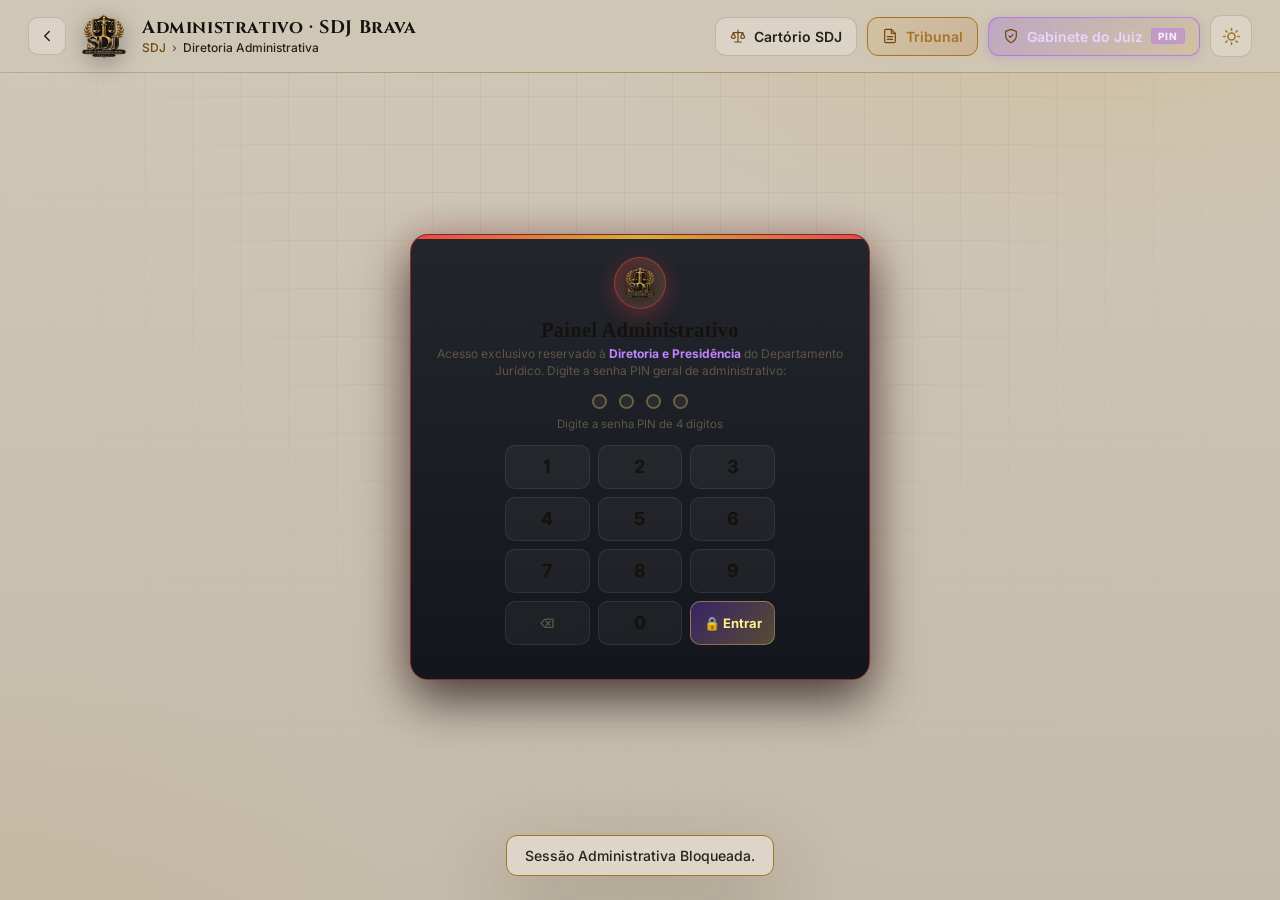
==== commit 8e89a466: "security(admin): remover exibicao visivel do PIN padrao na lockscreen do administrativo" ====
--- a/administrativo.html
+++ b/administrativo.html
@@ -163,10 +163,6 @@
           <button type="button" class="pin-key admin-pin-key" data-digit="0">0</button>
           <button type="button" class="pin-key admin-pin-key btn-confirm" id="btn-admin-pin-confirm" title="Confirmar PIN">🔒 Entrar</button>
         </div>
-
-        <div class="admin-lockscreen-hint">
-          🔑 <strong>PIN Padrão Inicial:</strong> <code>2026</code> (você pode alterar a qualquer momento)
-        </div>
       </div>
     </div>
 
